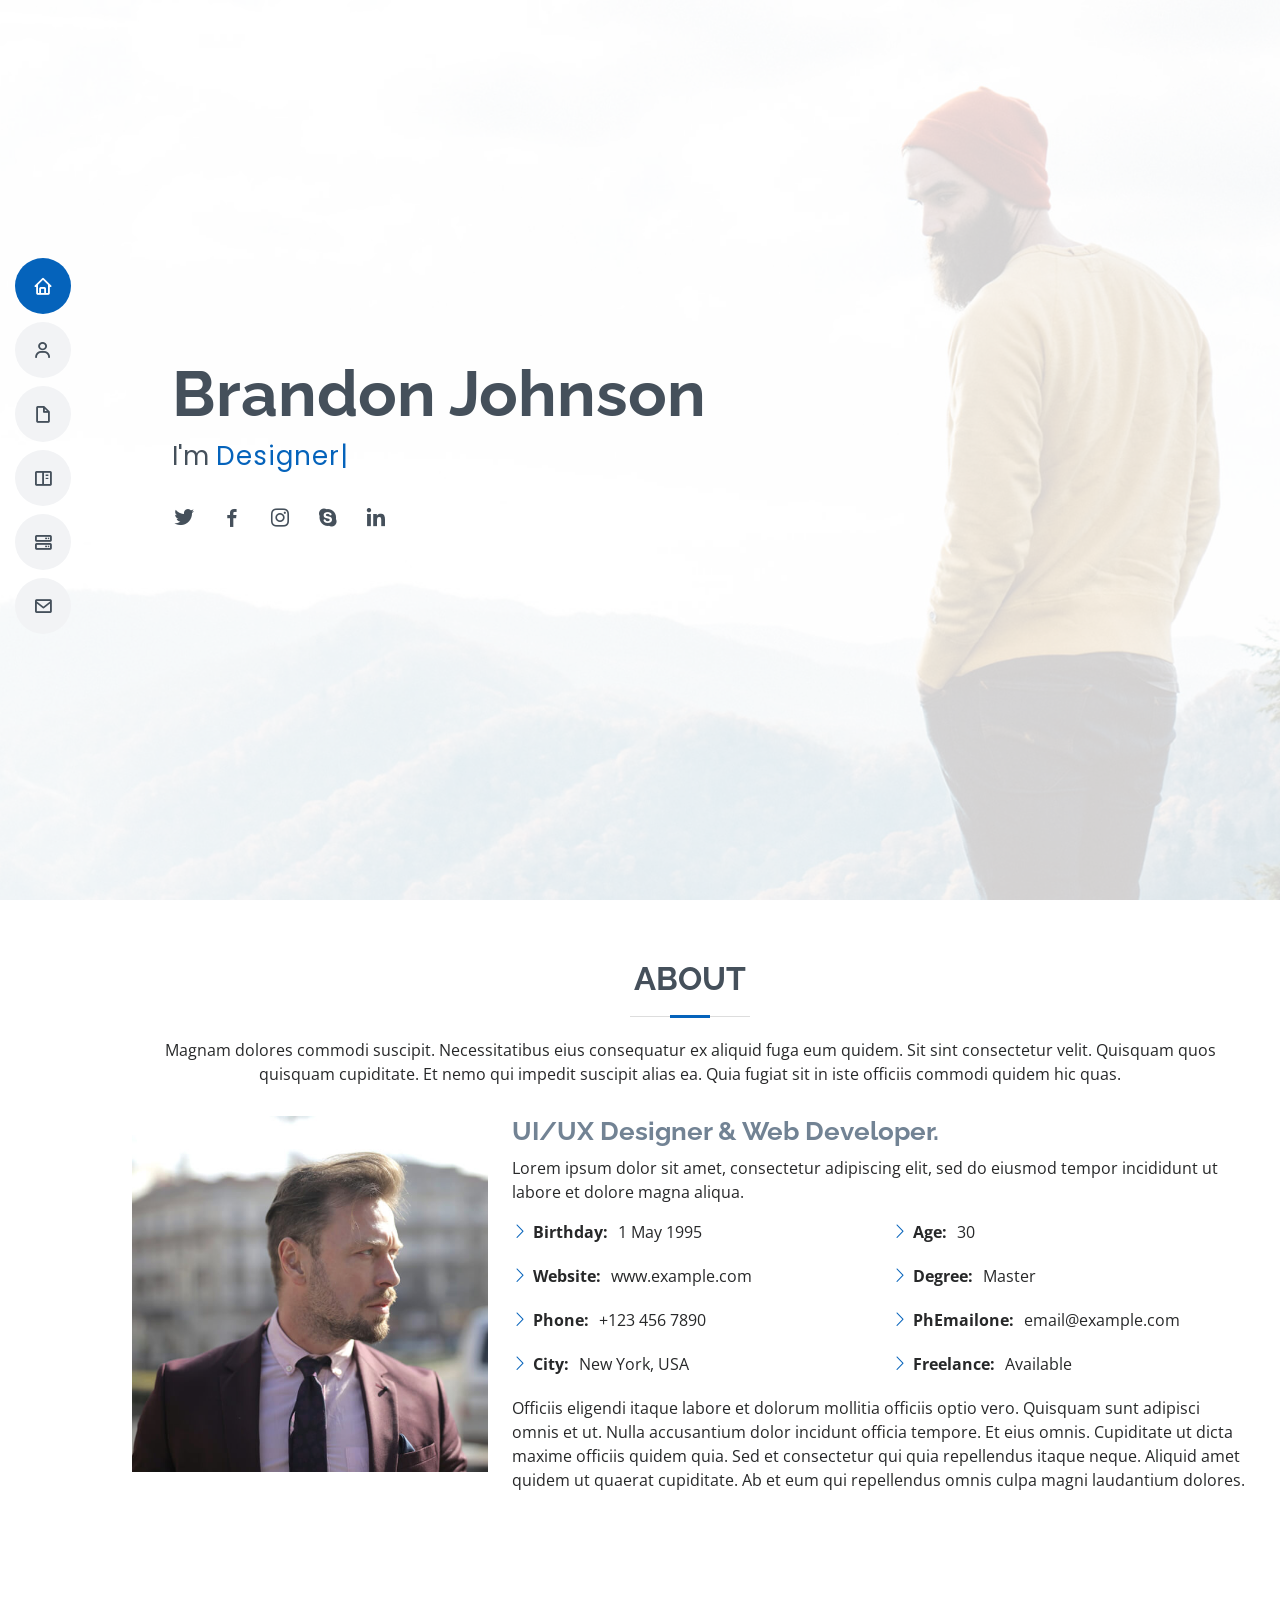
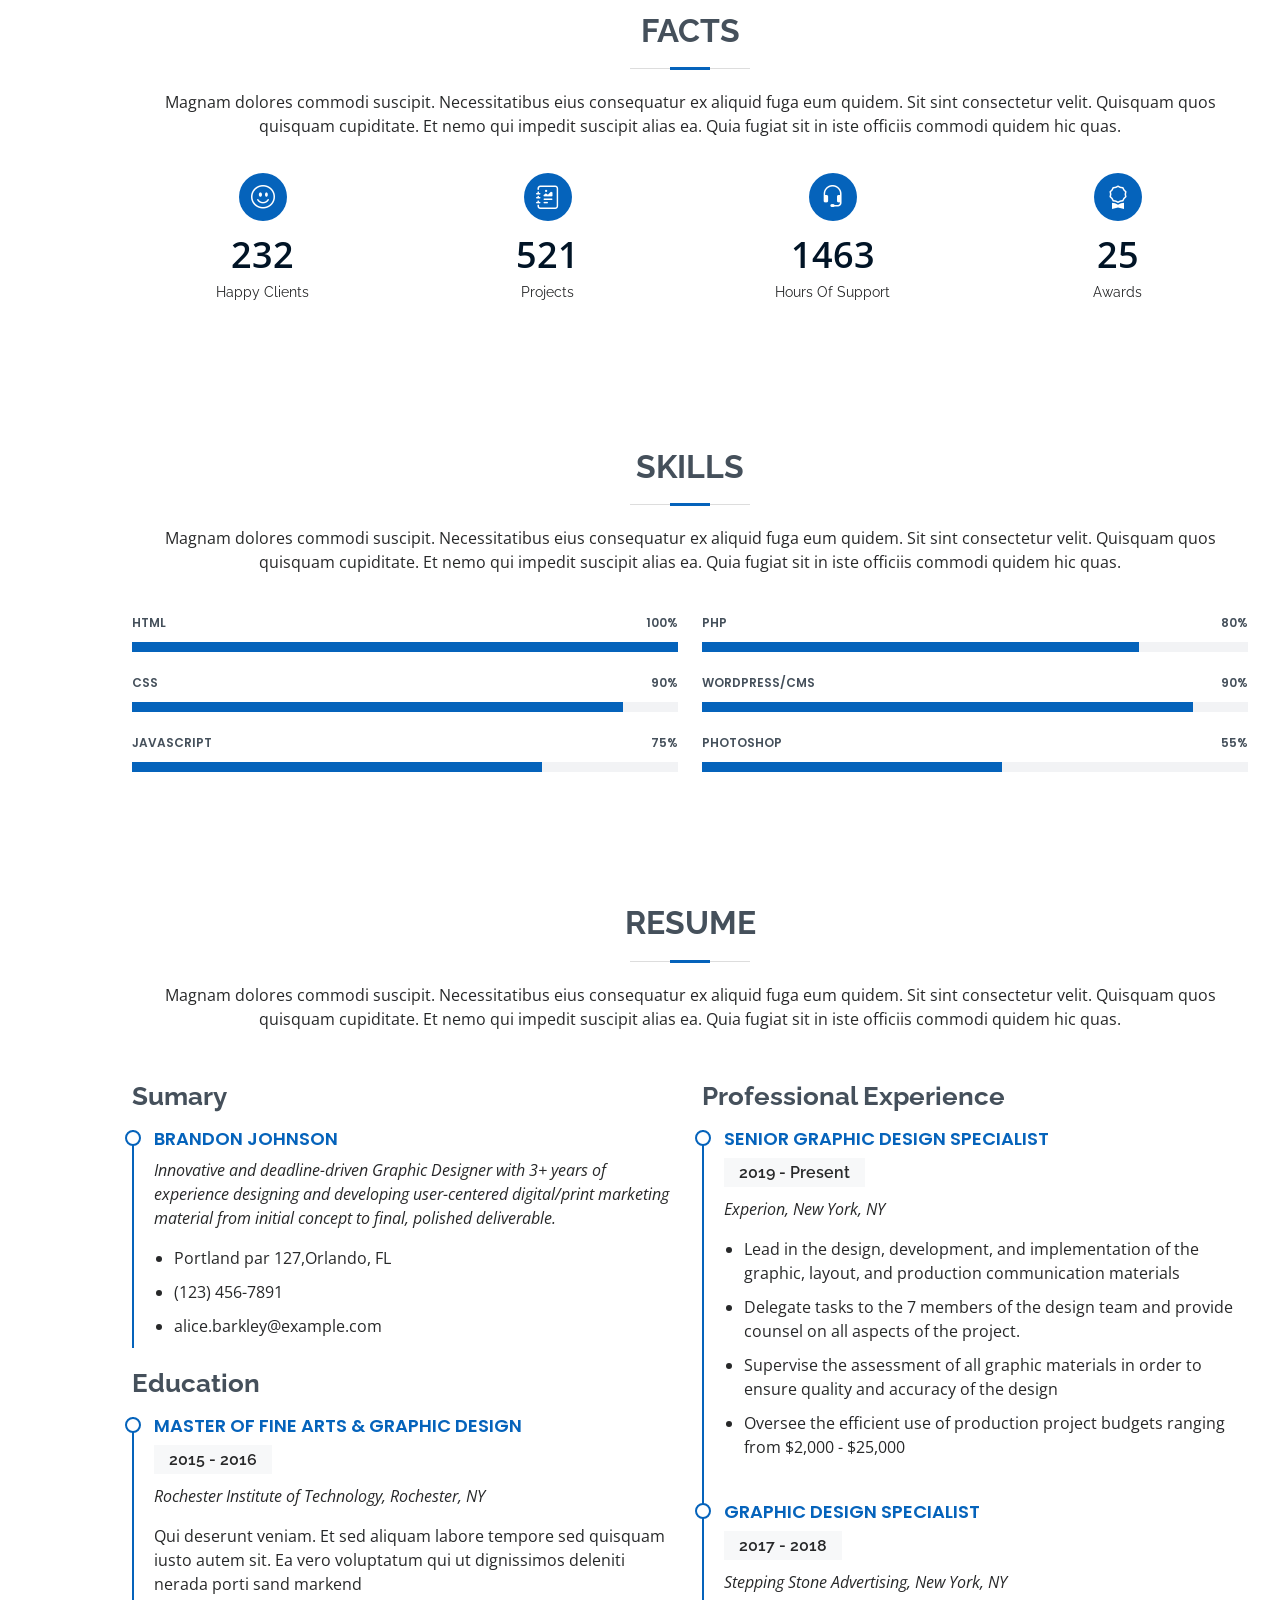
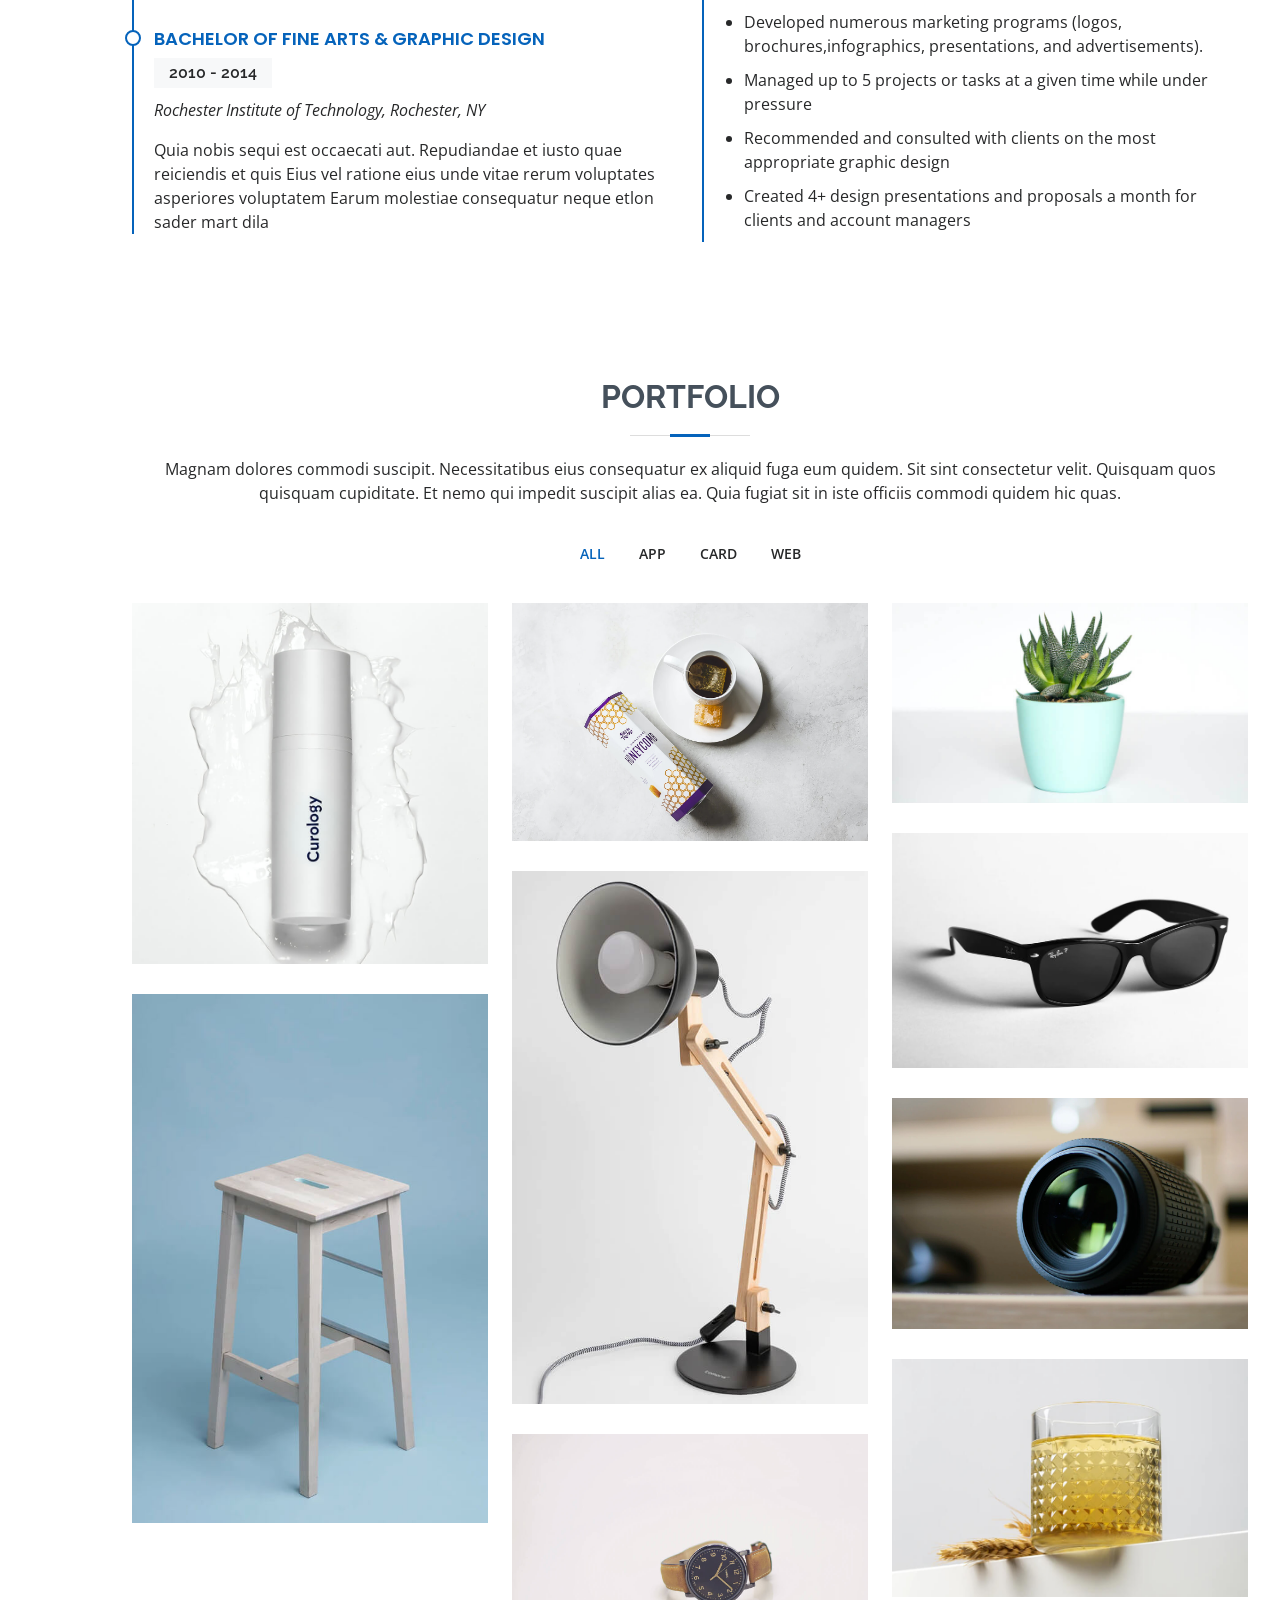
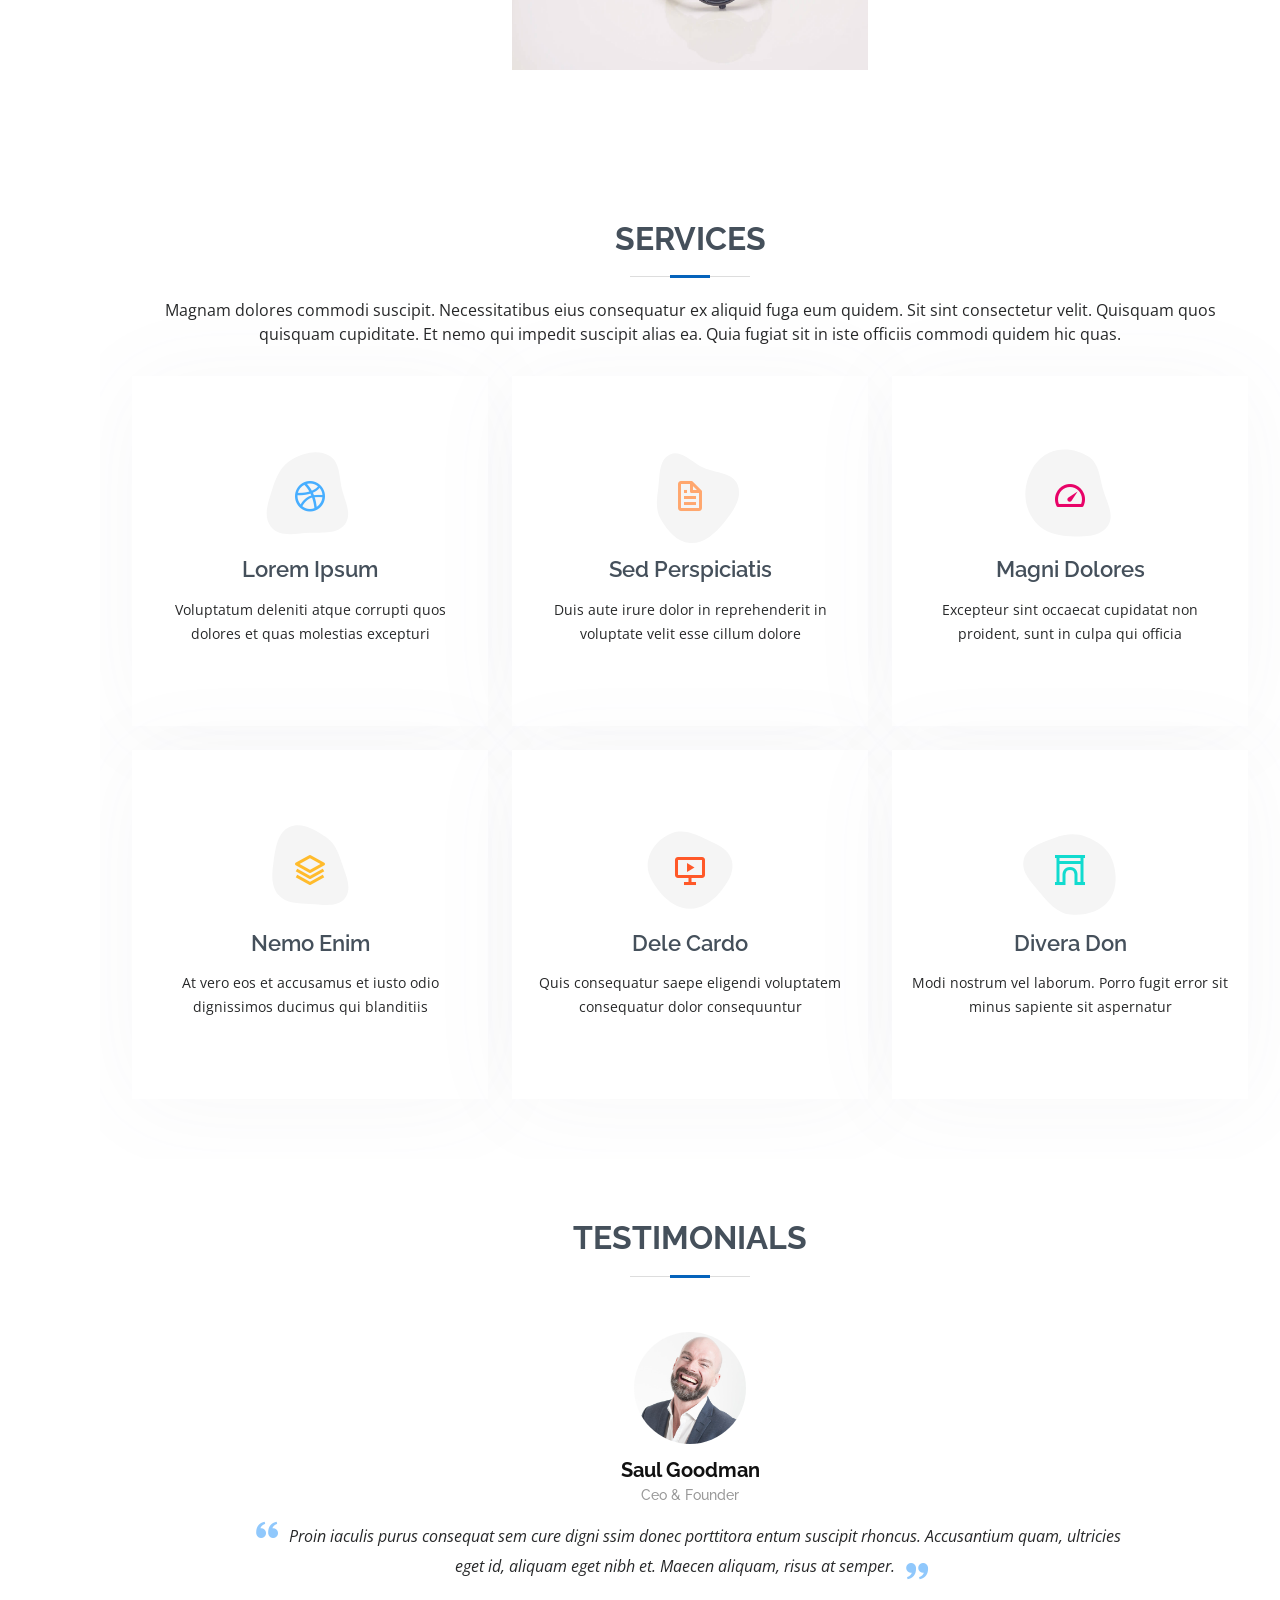
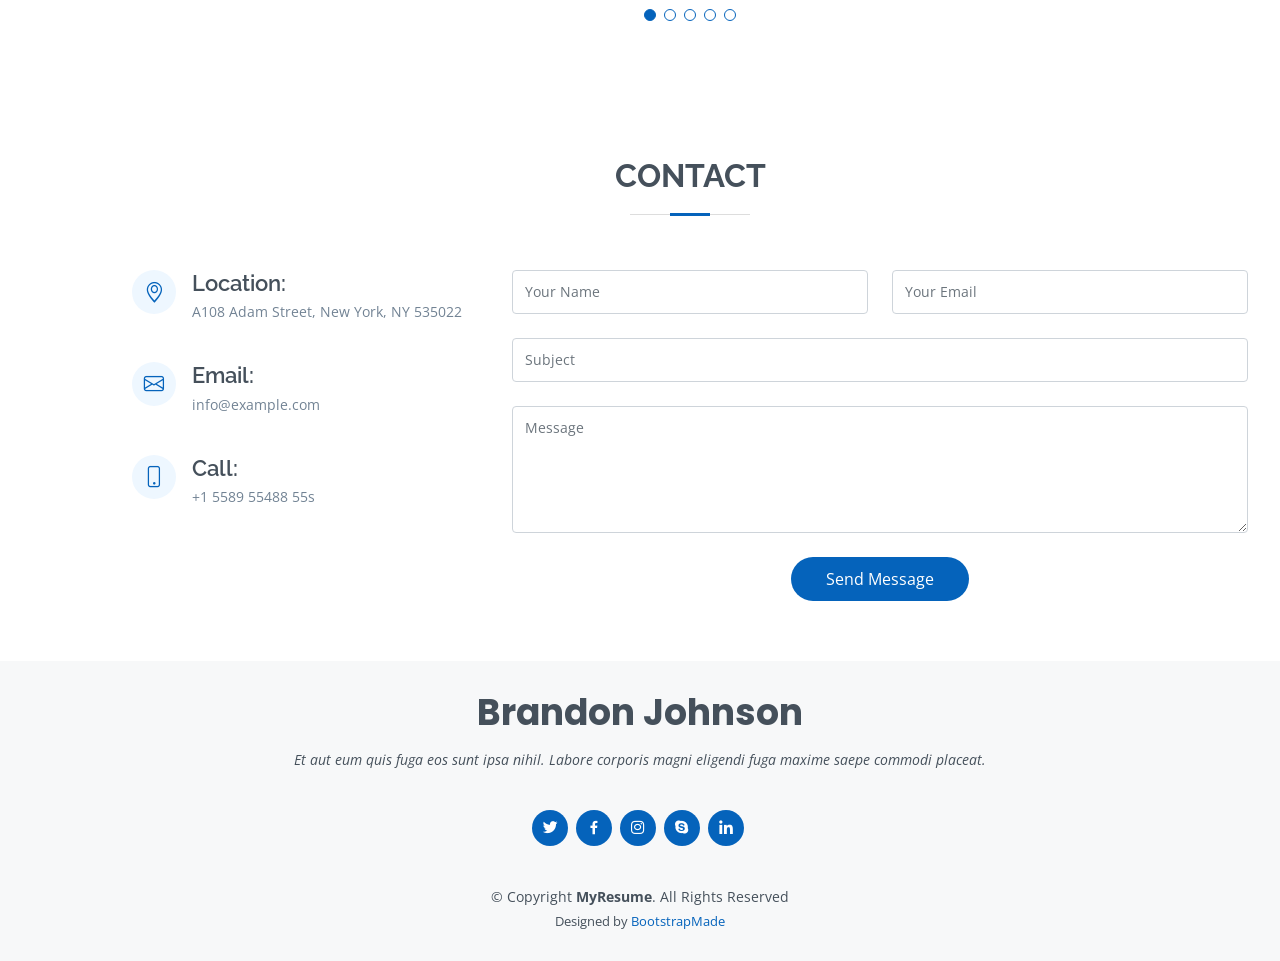
==== index.html @ 60ac996a "initial commit" ====
<!DOCTYPE html>
<html lang="en">

<head>
  <meta charset="utf-8">
  <meta content="width=device-width, initial-scale=1.0" name="viewport">

  <title>MyResume Bootstrap Template - Index</title>
  <meta content="" name="description">
  <meta content="" name="keywords">

  <!-- Favicons -->
  <link href="assets/img/favicon.png" rel="icon">
  <link href="assets/img/apple-touch-icon.png" rel="apple-touch-icon">

  <!-- Google Fonts -->
  <link href="https://fonts.googleapis.com/css?family=Open+Sans:300,300i,400,400i,600,600i,700,700i|Raleway:300,300i,400,400i,500,500i,600,600i,700,700i|Poppins:300,300i,400,400i,500,500i,600,600i,700,700i" rel="stylesheet">

  <!-- Vendor CSS Files -->
  <link href="assets/vendor/aos/aos.css" rel="stylesheet">
  <link href="assets/vendor/bootstrap/css/bootstrap.min.css" rel="stylesheet">
  <link href="assets/vendor/bootstrap-icons/bootstrap-icons.css" rel="stylesheet">
  <link href="assets/vendor/boxicons/css/boxicons.min.css" rel="stylesheet">
  <link href="assets/vendor/glightbox/css/glightbox.min.css" rel="stylesheet">
  <link href="assets/vendor/swiper/swiper-bundle.min.css" rel="stylesheet">

  <!-- Template Main CSS File -->
  <link href="assets/css/style.css" rel="stylesheet">

  <!-- =======================================================
  * Template Name: MyResume - v4.0.1
  * Template URL: https://bootstrapmade.com/free-html-bootstrap-template-my-resume/
  * Author: BootstrapMade.com
  * License: https://bootstrapmade.com/license/
  ======================================================== -->
</head>

<body>

  <!-- ======= Mobile nav toggle button ======= -->
  <!-- <button type="button" class="mobile-nav-toggle d-xl-none"><i class="bi bi-list mobile-nav-toggle"></i></button> -->
  <i class="bi bi-list mobile-nav-toggle d-xl-none"></i>
  <!-- ======= Header ======= -->
  <header id="header" class="d-flex flex-column justify-content-center">

    <nav id="navbar" class="navbar nav-menu">
      <ul>
        <li><a href="#hero" class="nav-link scrollto active"><i class="bx bx-home"></i> <span>Home</span></a></li>
        <li><a href="#about" class="nav-link scrollto"><i class="bx bx-user"></i> <span>About</span></a></li>
        <li><a href="#resume" class="nav-link scrollto"><i class="bx bx-file-blank"></i> <span>Resume</span></a></li>
        <li><a href="#portfolio" class="nav-link scrollto"><i class="bx bx-book-content"></i> <span>Portfolio</span></a></li>
        <li><a href="#services" class="nav-link scrollto"><i class="bx bx-server"></i> <span>Services</span></a></li>
        <li><a href="#contact" class="nav-link scrollto"><i class="bx bx-envelope"></i> <span>Contact</span></a></li>
      </ul>
    </nav><!-- .nav-menu -->

  </header><!-- End Header -->

  <!-- ======= Hero Section ======= -->
  <section id="hero" class="d-flex flex-column justify-content-center">
    <div class="container" data-aos="zoom-in" data-aos-delay="100">
      <h1>Brandon Johnson</h1>
      <p>I'm <span class="typed" data-typed-items="Designer, Developer, Freelancer, Photographer"></span></p>
      <div class="social-links">
        <a href="#" class="twitter"><i class="bx bxl-twitter"></i></a>
        <a href="#" class="facebook"><i class="bx bxl-facebook"></i></a>
        <a href="#" class="instagram"><i class="bx bxl-instagram"></i></a>
        <a href="#" class="google-plus"><i class="bx bxl-skype"></i></a>
        <a href="#" class="linkedin"><i class="bx bxl-linkedin"></i></a>
      </div>
    </div>
  </section><!-- End Hero -->

  <main id="main">

    <!-- ======= About Section ======= -->
    <section id="about" class="about">
      <div class="container" data-aos="fade-up">

        <div class="section-title">
          <h2>About</h2>
          <p>Magnam dolores commodi suscipit. Necessitatibus eius consequatur ex aliquid fuga eum quidem. Sit sint consectetur velit. Quisquam quos quisquam cupiditate. Et nemo qui impedit suscipit alias ea. Quia fugiat sit in iste officiis commodi quidem hic quas.</p>
        </div>

        <div class="row">
          <div class="col-lg-4">
            <img src="assets/img/profile-img.jpg" class="img-fluid" alt="">
          </div>
          <div class="col-lg-8 pt-4 pt-lg-0 content">
            <h3>UI/UX Designer &amp; Web Developer.</h3>
            <p class="font-italic">
              Lorem ipsum dolor sit amet, consectetur adipiscing elit, sed do eiusmod tempor incididunt ut labore et dolore
              magna aliqua.
            </p>
            <div class="row">
              <div class="col-lg-6">
                <ul>
                  <li><i class="bi bi-chevron-right"></i> <strong>Birthday:</strong> <span>1 May 1995</span></li>
                  <li><i class="bi bi-chevron-right"></i> <strong>Website:</strong> <span>www.example.com</span></li>
                  <li><i class="bi bi-chevron-right"></i> <strong>Phone:</strong> <span>+123 456 7890</span></li>
                  <li><i class="bi bi-chevron-right"></i> <strong>City:</strong> <span>New York, USA</span></li>
                </ul>
              </div>
              <div class="col-lg-6">
                <ul>
                  <li><i class="bi bi-chevron-right"></i> <strong>Age:</strong> <span>30</span></li>
                  <li><i class="bi bi-chevron-right"></i> <strong>Degree:</strong> <span>Master</span></li>
                  <li><i class="bi bi-chevron-right"></i> <strong>PhEmailone:</strong> <span>email@example.com</span></li>
                  <li><i class="bi bi-chevron-right"></i> <strong>Freelance:</strong> <span>Available</span></li>
                </ul>
              </div>
            </div>
            <p>
              Officiis eligendi itaque labore et dolorum mollitia officiis optio vero. Quisquam sunt adipisci omnis et ut. Nulla accusantium dolor incidunt officia tempore. Et eius omnis.
              Cupiditate ut dicta maxime officiis quidem quia. Sed et consectetur qui quia repellendus itaque neque. Aliquid amet quidem ut quaerat cupiditate. Ab et eum qui repellendus omnis culpa magni laudantium dolores.
            </p>
          </div>
        </div>

      </div>
    </section><!-- End About Section -->

    <!-- ======= Facts Section ======= -->
    <section id="facts" class="facts">
      <div class="container" data-aos="fade-up">

        <div class="section-title">
          <h2>Facts</h2>
          <p>Magnam dolores commodi suscipit. Necessitatibus eius consequatur ex aliquid fuga eum quidem. Sit sint consectetur velit. Quisquam quos quisquam cupiditate. Et nemo qui impedit suscipit alias ea. Quia fugiat sit in iste officiis commodi quidem hic quas.</p>
        </div>

        <div class="row">

          <div class="col-lg-3 col-md-6">
            <div class="count-box">
              <i class="bi bi-emoji-smile"></i>
              <span data-purecounter-start="0" data-purecounter-end="232" data-purecounter-duration="1" class="purecounter"></span>
              <p>Happy Clients</p>
            </div>
          </div>

          <div class="col-lg-3 col-md-6 mt-5 mt-md-0">
            <div class="count-box">
              <i class="bi bi-journal-richtext"></i>
              <span data-purecounter-start="0" data-purecounter-end="521" data-purecounter-duration="1" class="purecounter"></span>
              <p>Projects</p>
            </div>
          </div>

          <div class="col-lg-3 col-md-6 mt-5 mt-lg-0">
            <div class="count-box">
              <i class="bi bi-headset"></i>
              <span data-purecounter-start="0" data-purecounter-end="1463" data-purecounter-duration="1" class="purecounter"></span>
              <p>Hours Of Support</p>
            </div>
          </div>

          <div class="col-lg-3 col-md-6 mt-5 mt-lg-0">
            <div class="count-box">
              <i class="bi bi-award"></i>
              <span data-purecounter-start="0" data-purecounter-end="25" data-purecounter-duration="1" class="purecounter"></span>
              <p>Awards</p>
            </div>
          </div>

        </div>

      </div>
    </section><!-- End Facts Section -->

    <!-- ======= Skills Section ======= -->
    <section id="skills" class="skills section-bg">
      <div class="container" data-aos="fade-up">

        <div class="section-title">
          <h2>Skills</h2>
          <p>Magnam dolores commodi suscipit. Necessitatibus eius consequatur ex aliquid fuga eum quidem. Sit sint consectetur velit. Quisquam quos quisquam cupiditate. Et nemo qui impedit suscipit alias ea. Quia fugiat sit in iste officiis commodi quidem hic quas.</p>
        </div>

        <div class="row skills-content">

          <div class="col-lg-6">

            <div class="progress">
              <span class="skill">HTML <i class="val">100%</i></span>
              <div class="progress-bar-wrap">
                <div class="progress-bar" role="progressbar" aria-valuenow="100" aria-valuemin="0" aria-valuemax="100"></div>
              </div>
            </div>

            <div class="progress">
              <span class="skill">CSS <i class="val">90%</i></span>
              <div class="progress-bar-wrap">
                <div class="progress-bar" role="progressbar" aria-valuenow="90" aria-valuemin="0" aria-valuemax="100"></div>
              </div>
            </div>

            <div class="progress">
              <span class="skill">JavaScript <i class="val">75%</i></span>
              <div class="progress-bar-wrap">
                <div class="progress-bar" role="progressbar" aria-valuenow="75" aria-valuemin="0" aria-valuemax="100"></div>
              </div>
            </div>

          </div>

          <div class="col-lg-6">

            <div class="progress">
              <span class="skill">PHP <i class="val">80%</i></span>
              <div class="progress-bar-wrap">
                <div class="progress-bar" role="progressbar" aria-valuenow="80" aria-valuemin="0" aria-valuemax="100"></div>
              </div>
            </div>

            <div class="progress">
              <span class="skill">WordPress/CMS <i class="val">90%</i></span>
              <div class="progress-bar-wrap">
                <div class="progress-bar" role="progressbar" aria-valuenow="90" aria-valuemin="0" aria-valuemax="100"></div>
              </div>
            </div>

            <div class="progress">
              <span class="skill">Photoshop <i class="val">55%</i></span>
              <div class="progress-bar-wrap">
                <div class="progress-bar" role="progressbar" aria-valuenow="55" aria-valuemin="0" aria-valuemax="100"></div>
              </div>
            </div>

          </div>

        </div>

      </div>
    </section><!-- End Skills Section -->

    <!-- ======= Resume Section ======= -->
    <section id="resume" class="resume">
      <div class="container" data-aos="fade-up">

        <div class="section-title">
          <h2>Resume</h2>
          <p>Magnam dolores commodi suscipit. Necessitatibus eius consequatur ex aliquid fuga eum quidem. Sit sint consectetur velit. Quisquam quos quisquam cupiditate. Et nemo qui impedit suscipit alias ea. Quia fugiat sit in iste officiis commodi quidem hic quas.</p>
        </div>

        <div class="row">
          <div class="col-lg-6">
            <h3 class="resume-title">Sumary</h3>
            <div class="resume-item pb-0">
              <h4>Brandon Johnson</h4>
              <p><em>Innovative and deadline-driven Graphic Designer with 3+ years of experience designing and developing user-centered digital/print marketing material from initial concept to final, polished deliverable.</em></p>
              <ul>
                <li>Portland par 127,Orlando, FL</li>
                <li>(123) 456-7891</li>
                <li>alice.barkley@example.com</li>
              </ul>
            </div>

            <h3 class="resume-title">Education</h3>
            <div class="resume-item">
              <h4>Master of Fine Arts &amp; Graphic Design</h4>
              <h5>2015 - 2016</h5>
              <p><em>Rochester Institute of Technology, Rochester, NY</em></p>
              <p>Qui deserunt veniam. Et sed aliquam labore tempore sed quisquam iusto autem sit. Ea vero voluptatum qui ut dignissimos deleniti nerada porti sand markend</p>
            </div>
            <div class="resume-item">
              <h4>Bachelor of Fine Arts &amp; Graphic Design</h4>
              <h5>2010 - 2014</h5>
              <p><em>Rochester Institute of Technology, Rochester, NY</em></p>
              <p>Quia nobis sequi est occaecati aut. Repudiandae et iusto quae reiciendis et quis Eius vel ratione eius unde vitae rerum voluptates asperiores voluptatem Earum molestiae consequatur neque etlon sader mart dila</p>
            </div>
          </div>
          <div class="col-lg-6">
            <h3 class="resume-title">Professional Experience</h3>
            <div class="resume-item">
              <h4>Senior graphic design specialist</h4>
              <h5>2019 - Present</h5>
              <p><em>Experion, New York, NY </em></p>
              <ul>
                <li>Lead in the design, development, and implementation of the graphic, layout, and production communication materials</li>
                <li>Delegate tasks to the 7 members of the design team and provide counsel on all aspects of the project. </li>
                <li>Supervise the assessment of all graphic materials in order to ensure quality and accuracy of the design</li>
                <li>Oversee the efficient use of production project budgets ranging from $2,000 - $25,000</li>
              </ul>
            </div>
            <div class="resume-item">
              <h4>Graphic design specialist</h4>
              <h5>2017 - 2018</h5>
              <p><em>Stepping Stone Advertising, New York, NY</em></p>
              <ul>
                <li>Developed numerous marketing programs (logos, brochures,infographics, presentations, and advertisements).</li>
                <li>Managed up to 5 projects or tasks at a given time while under pressure</li>
                <li>Recommended and consulted with clients on the most appropriate graphic design</li>
                <li>Created 4+ design presentations and proposals a month for clients and account managers</li>
              </ul>
            </div>
          </div>
        </div>

      </div>
    </section><!-- End Resume Section -->

    <!-- ======= Portfolio Section ======= -->
    <section id="portfolio" class="portfolio section-bg">
      <div class="container" data-aos="fade-up">

        <div class="section-title">
          <h2>Portfolio</h2>
          <p>Magnam dolores commodi suscipit. Necessitatibus eius consequatur ex aliquid fuga eum quidem. Sit sint consectetur velit. Quisquam quos quisquam cupiditate. Et nemo qui impedit suscipit alias ea. Quia fugiat sit in iste officiis commodi quidem hic quas.</p>
        </div>

        <div class="row">
          <div class="col-lg-12 d-flex justify-content-center" data-aos="fade-up" data-aos-delay="100">
            <ul id="portfolio-flters">
              <li data-filter="*" class="filter-active">All</li>
              <li data-filter=".filter-app">App</li>
              <li data-filter=".filter-card">Card</li>
              <li data-filter=".filter-web">Web</li>
            </ul>
          </div>
        </div>

        <div class="row portfolio-container" data-aos="fade-up" data-aos-delay="200">

          <div class="col-lg-4 col-md-6 portfolio-item filter-app">
            <div class="portfolio-wrap">
              <img src="assets/img/portfolio/portfolio-1.jpg" class="img-fluid" alt="">
              <div class="portfolio-info">
                <h4>App 1</h4>
                <p>App</p>
                <div class="portfolio-links">
                  <a href="assets/img/portfolio/portfolio-1.jpg" data-gallery="portfolioGallery" class="portfolio-lightbox" title="App 1"><i class="bx bx-plus"></i></a>
                  <a href="portfolio-details.html" class="portfolio-details-lightbox" data-glightbox="type: external" title="Portfolio Details"><i class="bx bx-link"></i></a>
                </div>
              </div>
            </div>
          </div>

          <div class="col-lg-4 col-md-6 portfolio-item filter-web">
            <div class="portfolio-wrap">
              <img src="assets/img/portfolio/portfolio-2.jpg" class="img-fluid" alt="">
              <div class="portfolio-info">
                <h4>Web 3</h4>
                <p>Web</p>
                <div class="portfolio-links">
                  <a href="assets/img/portfolio/portfolio-2.jpg" data-gallery="portfolioGallery" class="portfolio-lightbox" title="Web 3"><i class="bx bx-plus"></i></a>
                  <a href="portfolio-details.html" class="portfolio-details-lightbox" data-glightbox="type: external" title="Portfolio Details"><i class="bx bx-link"></i></a>
                </div>
              </div>
            </div>
          </div>

          <div class="col-lg-4 col-md-6 portfolio-item filter-app">
            <div class="portfolio-wrap">
              <img src="assets/img/portfolio/portfolio-3.jpg" class="img-fluid" alt="">
              <div class="portfolio-info">
                <h4>App 2</h4>
                <p>App</p>
                <div class="portfolio-links">
                  <a href="assets/img/portfolio/portfolio-3.jpg" data-gallery="portfolioGallery" class="portfolio-lightbox" title="App 2"><i class="bx bx-plus"></i></a>
                  <a href="portfolio-details.html" class="portfolio-details-lightbox" data-glightbox="type: external" title="Portfolio Details"><i class="bx bx-link"></i></a>
                </div>
              </div>
            </div>
          </div>

          <div class="col-lg-4 col-md-6 portfolio-item filter-card">
            <div class="portfolio-wrap">
              <img src="assets/img/portfolio/portfolio-4.jpg" class="img-fluid" alt="">
              <div class="portfolio-info">
                <h4>Card 2</h4>
                <p>Card</p>
                <div class="portfolio-links">
                  <a href="assets/img/portfolio/portfolio-4.jpg" data-gallery="portfolioGallery" class="portfolio-lightbox" title="Card 2"><i class="bx bx-plus"></i></a>
                  <a href="portfolio-details.html" class="portfolio-details-lightbox" data-glightbox="type: external" title="Portfolio Details"><i class="bx bx-link"></i></a>
                </div>
              </div>
            </div>
          </div>

          <div class="col-lg-4 col-md-6 portfolio-item filter-web">
            <div class="portfolio-wrap">
              <img src="assets/img/portfolio/portfolio-5.jpg" class="img-fluid" alt="">
              <div class="portfolio-info">
                <h4>Web 2</h4>
                <p>Web</p>
                <div class="portfolio-links">
                  <a href="assets/img/portfolio/portfolio-5.jpg" data-gallery="portfolioGallery" class="portfolio-lightbox" title="Web 2"><i class="bx bx-plus"></i></a>
                  <a href="portfolio-details.html" class="portfolio-details-lightbox" data-glightbox="type: external" title="Portfolio Details"><i class="bx bx-link"></i></a>
                </div>
              </div>
            </div>
          </div>

          <div class="col-lg-4 col-md-6 portfolio-item filter-app">
            <div class="portfolio-wrap">
              <img src="assets/img/portfolio/portfolio-6.jpg" class="img-fluid" alt="">
              <div class="portfolio-info">
                <h4>App 3</h4>
                <p>App</p>
                <div class="portfolio-links">
                  <a href="assets/img/portfolio/portfolio-6.jpg" data-gallery="portfolioGallery" class="portfolio-lightbox" title="App 3"><i class="bx bx-plus"></i></a>
                  <a href="portfolio-details.html" class="portfolio-details-lightbox" data-glightbox="type: external" title="Portfolio Details"><i class="bx bx-link"></i></a>
                </div>
              </div>
            </div>
          </div>

          <div class="col-lg-4 col-md-6 portfolio-item filter-card">
            <div class="portfolio-wrap">
              <img src="assets/img/portfolio/portfolio-7.jpg" class="img-fluid" alt="">
              <div class="portfolio-info">
                <h4>Card 1</h4>
                <p>Card</p>
                <div class="portfolio-links">
                  <a href="assets/img/portfolio/portfolio-7.jpg" data-gallery="portfolioGallery" class="portfolio-lightbox" title="Card 1"><i class="bx bx-plus"></i></a>
                  <a href="portfolio-details.html" class="portfolio-details-lightbox" data-glightbox="type: external" title="Portfolio Details"><i class="bx bx-link"></i></a>
                </div>
              </div>
            </div>
          </div>

          <div class="col-lg-4 col-md-6 portfolio-item filter-card">
            <div class="portfolio-wrap">
              <img src="assets/img/portfolio/portfolio-8.jpg" class="img-fluid" alt="">
              <div class="portfolio-info">
                <h4>Card 3</h4>
                <p>Card</p>
                <div class="portfolio-links">
                  <a href="assets/img/portfolio/portfolio-8.jpg" data-gallery="portfolioGallery" class="portfolio-lightbox" title="Card 3"><i class="bx bx-plus"></i></a>
                  <a href="portfolio-details.html" class="portfolio-details-lightbox" data-glightbox="type: external" title="Portfolio Details"><i class="bx bx-link"></i></a>
                </div>
              </div>
            </div>
          </div>

          <div class="col-lg-4 col-md-6 portfolio-item filter-web">
            <div class="portfolio-wrap">
              <img src="assets/img/portfolio/portfolio-9.jpg" class="img-fluid" alt="">
              <div class="portfolio-info">
                <h4>Web 3</h4>
                <p>Web</p>
                <div class="portfolio-links">
                  <a href="assets/img/portfolio/portfolio-9.jpg" data-gallery="portfolioGallery" class="portfolio-lightbox" title="Web 3"><i class="bx bx-plus"></i></a>
                  <a href="portfolio-details.html" class="portfolio-details-lightbox" data-glightbox="type: external" title="Portfolio Details"><i class="bx bx-link"></i></a>
                </div>
              </div>
            </div>
          </div>

        </div>

      </div>
    </section><!-- End Portfolio Section -->

    <!-- ======= Services Section ======= -->
    <section id="services" class="services">
      <div class="container" data-aos="fade-up">

        <div class="section-title">
          <h2>Services</h2>
          <p>Magnam dolores commodi suscipit. Necessitatibus eius consequatur ex aliquid fuga eum quidem. Sit sint consectetur velit. Quisquam quos quisquam cupiditate. Et nemo qui impedit suscipit alias ea. Quia fugiat sit in iste officiis commodi quidem hic quas.</p>
        </div>

        <div class="row">

          <div class="col-lg-4 col-md-6 d-flex align-items-stretch" data-aos="zoom-in" data-aos-delay="100">
            <div class="icon-box iconbox-blue">
              <div class="icon">
                <svg width="100" height="100" viewBox="0 0 600 600" xmlns="http://www.w3.org/2000/svg">
                  <path stroke="none" stroke-width="0" fill="#f5f5f5" d="M300,521.0016835830174C376.1290562159157,517.8887921683347,466.0731472004068,529.7835943286574,510.70327084640275,468.03025145048787C554.3714126377745,407.6079735673963,508.03601936045806,328.9844924480964,491.2728898941984,256.3432110539036C474.5976632858925,184.082847569629,479.9380746630129,96.60480741107993,416.23090153303,58.64404602377083C348.86323505073057,18.502131276798302,261.93793281208167,40.57373210992963,193.5410806939664,78.93577620505333C130.42746243093433,114.334589627462,98.30271207620316,179.96522072025542,76.75703585869454,249.04625023123273C51.97151888228291,328.5150500222984,13.704378332031375,421.85034740162234,66.52175969318436,486.19268352777647C119.04800174914682,550.1803526380478,217.28368757567262,524.383925680826,300,521.0016835830174"></path>
                </svg>
                <i class="bx bxl-dribbble"></i>
              </div>
              <h4><a href="">Lorem Ipsum</a></h4>
              <p>Voluptatum deleniti atque corrupti quos dolores et quas molestias excepturi</p>
            </div>
          </div>

          <div class="col-lg-4 col-md-6 d-flex align-items-stretch mt-4 mt-md-0" data-aos="zoom-in" data-aos-delay="200">
            <div class="icon-box iconbox-orange ">
              <div class="icon">
                <svg width="100" height="100" viewBox="0 0 600 600" xmlns="http://www.w3.org/2000/svg">
                  <path stroke="none" stroke-width="0" fill="#f5f5f5" d="M300,582.0697525312426C382.5290701553225,586.8405444964366,449.9789794690241,525.3245884688669,502.5850820975895,461.55621195738473C556.606425686781,396.0723002908107,615.8543463187945,314.28637112970534,586.6730223649479,234.56875336149918C558.9533121215079,158.8439757836574,454.9685369536778,164.00468322053177,381.49747125262974,130.76875717737553C312.15926192815925,99.40240125094834,248.97055460311594,18.661163978235184,179.8680185752513,50.54337015887873C110.5421016452524,82.52863877960104,119.82277516462835,180.83849132639028,109.12597500060166,256.43424936330496C100.08760227029461,320.3096726198365,92.17705696193138,384.0621239912766,124.79988738764834,439.7174275375508C164.83382741302287,508.01625554203684,220.96474134820875,577.5009287672846,300,582.0697525312426"></path>
                </svg>
                <i class="bx bx-file"></i>
              </div>
              <h4><a href="">Sed Perspiciatis</a></h4>
              <p>Duis aute irure dolor in reprehenderit in voluptate velit esse cillum dolore</p>
            </div>
          </div>

          <div class="col-lg-4 col-md-6 d-flex align-items-stretch mt-4 mt-lg-0" data-aos="zoom-in" data-aos-delay="300">
            <div class="icon-box iconbox-pink">
              <div class="icon">
                <svg width="100" height="100" viewBox="0 0 600 600" xmlns="http://www.w3.org/2000/svg">
                  <path stroke="none" stroke-width="0" fill="#f5f5f5" d="M300,541.5067337569781C382.14930387511276,545.0595476570109,479.8736841581634,548.3450877840088,526.4010558755058,480.5488172755941C571.5218469581645,414.80211281144784,517.5187510058486,332.0715597781072,496.52539010469104,255.14436215662573C477.37192572678356,184.95920475031193,473.57363656557914,105.61284051026155,413.0603344069578,65.22779650032875C343.27470386102294,18.654635553484475,251.2091493199835,5.337323636656869,175.0934190732945,40.62881213300186C97.87086631185822,76.43348514350839,51.98124368387456,156.15599469081315,36.44837278890362,239.84606092416172C21.716077023791087,319.22268207091537,43.775223500013084,401.1760424656574,96.891909868211,461.97329694683043C147.22146801428983,519.5804099606455,223.5754009179313,538.201503339737,300,541.5067337569781"></path>
                </svg>
                <i class="bx bx-tachometer"></i>
              </div>
              <h4><a href="">Magni Dolores</a></h4>
              <p>Excepteur sint occaecat cupidatat non proident, sunt in culpa qui officia</p>
            </div>
          </div>

          <div class="col-lg-4 col-md-6 d-flex align-items-stretch mt-4" data-aos="zoom-in" data-aos-delay="100">
            <div class="icon-box iconbox-yellow">
              <div class="icon">
                <svg width="100" height="100" viewBox="0 0 600 600" xmlns="http://www.w3.org/2000/svg">
                  <path stroke="none" stroke-width="0" fill="#f5f5f5" d="M300,503.46388370962813C374.79870501325706,506.71871716319447,464.8034551963731,527.1746412648533,510.4981551193396,467.86667711651364C555.9287308511215,408.9015244558933,512.6030010748507,327.5744911775523,490.211057578863,256.5855673507754C471.097692560561,195.9906835881958,447.69079081568157,138.11976852964426,395.19560036434837,102.3242989838813C329.3053358748298,57.3949838291264,248.02791733380457,8.279543830951368,175.87071277845988,42.242879143198664C103.41431057327972,76.34704239035025,93.79494320519305,170.9812938413882,81.28167332365135,250.07896920659033C70.17666984294237,320.27484674793965,64.84698225790005,396.69656628748305,111.28512138212992,450.4950937839243C156.20124167950087,502.5303643271138,231.32542653798444,500.4755392045468,300,503.46388370962813"></path>
                </svg>
                <i class="bx bx-layer"></i>
              </div>
              <h4><a href="">Nemo Enim</a></h4>
              <p>At vero eos et accusamus et iusto odio dignissimos ducimus qui blanditiis</p>
            </div>
          </div>

          <div class="col-lg-4 col-md-6 d-flex align-items-stretch mt-4" data-aos="zoom-in" data-aos-delay="200">
            <div class="icon-box iconbox-red">
              <div class="icon">
                <svg width="100" height="100" viewBox="0 0 600 600" xmlns="http://www.w3.org/2000/svg">
                  <path stroke="none" stroke-width="0" fill="#f5f5f5" d="M300,532.3542879108572C369.38199826031484,532.3153073249985,429.10787420159085,491.63046689027357,474.5244479745417,439.17860296908856C522.8885846962883,383.3225815378663,569.1668002868075,314.3205725914397,550.7432151929288,242.7694973846089C532.6665558377875,172.5657663291529,456.2379748765914,142.6223662098291,390.3689995646985,112.34683881706744C326.66090330228417,83.06452184765237,258.84405631176094,53.51806209861945,193.32584062364296,78.48882559362697C121.61183558270385,105.82097193414197,62.805066853699245,167.19869350419734,48.57481801355237,242.6138429142374C34.843463184063346,315.3850353017275,76.69343916112496,383.4422959591041,125.22947124332185,439.3748458443577C170.7312796277747,491.8107796887764,230.57421082200815,532.3932930995766,300,532.3542879108572"></path>
                </svg>
                <i class="bx bx-slideshow"></i>
              </div>
              <h4><a href="">Dele Cardo</a></h4>
              <p>Quis consequatur saepe eligendi voluptatem consequatur dolor consequuntur</p>
            </div>
          </div>

          <div class="col-lg-4 col-md-6 d-flex align-items-stretch mt-4" data-aos="zoom-in" data-aos-delay="300">
            <div class="icon-box iconbox-teal">
              <div class="icon">
                <svg width="100" height="100" viewBox="0 0 600 600" xmlns="http://www.w3.org/2000/svg">
                  <path stroke="none" stroke-width="0" fill="#f5f5f5" d="M300,566.797414625762C385.7384707136149,576.1784315230908,478.7894351017131,552.8928747891023,531.9192734346935,484.94944893311C584.6109503024035,417.5663521118492,582.489472248146,322.67544863468447,553.9536738515405,242.03673114598146C529.1557734026468,171.96086150256528,465.24506316201064,127.66468636344209,395.9583748389544,100.7403814666027C334.2173773831606,76.7482773500951,269.4350130405921,84.62216499799875,207.1952322260088,107.2889140133804C132.92018162631612,134.33871894543012,41.79353780512637,160.00259165414826,22.644507872594943,236.69541883565114C3.319112789854554,314.0945973066697,72.72355303640163,379.243833228382,124.04198916343866,440.3218312028393C172.9286146004772,498.5055451809895,224.45579914871206,558.5317968840102,300,566.797414625762"></path>
                </svg>
                <i class="bx bx-arch"></i>
              </div>
              <h4><a href="">Divera Don</a></h4>
              <p>Modi nostrum vel laborum. Porro fugit error sit minus sapiente sit aspernatur</p>
            </div>
          </div>

        </div>

      </div>
    </section><!-- End Services Section -->

    <!-- ======= Testimonials Section ======= -->
    <section id="testimonials" class="testimonials section-bg">
      <div class="container" data-aos="fade-up">

        <div class="section-title">
          <h2>Testimonials</h2>
        </div>

        <div class="testimonials-slider swiper-container" data-aos="fade-up" data-aos-delay="100">
          <div class="swiper-wrapper">

            <div class="swiper-slide">
              <div class="testimonial-item">
                <img src="assets/img/testimonials/testimonials-1.jpg" class="testimonial-img" alt="">
                <h3>Saul Goodman</h3>
                <h4>Ceo &amp; Founder</h4>
                <p>
                  <i class="bx bxs-quote-alt-left quote-icon-left"></i>
                  Proin iaculis purus consequat sem cure digni ssim donec porttitora entum suscipit rhoncus. Accusantium quam, ultricies eget id, aliquam eget nibh et. Maecen aliquam, risus at semper.
                  <i class="bx bxs-quote-alt-right quote-icon-right"></i>
                </p>
              </div>
            </div><!-- End testimonial item -->

            <div class="swiper-slide">
              <div class="testimonial-item">
                <img src="assets/img/testimonials/testimonials-2.jpg" class="testimonial-img" alt="">
                <h3>Sara Wilsson</h3>
                <h4>Designer</h4>
                <p>
                  <i class="bx bxs-quote-alt-left quote-icon-left"></i>
                  Export tempor illum tamen malis malis eram quae irure esse labore quem cillum quid cillum eram malis quorum velit fore eram velit sunt aliqua noster fugiat irure amet legam anim culpa.
                  <i class="bx bxs-quote-alt-right quote-icon-right"></i>
                </p>
              </div>
            </div><!-- End testimonial item -->

            <div class="swiper-slide">
              <div class="testimonial-item">
                <img src="assets/img/testimonials/testimonials-3.jpg" class="testimonial-img" alt="">
                <h3>Jena Karlis</h3>
                <h4>Store Owner</h4>
                <p>
                  <i class="bx bxs-quote-alt-left quote-icon-left"></i>
                  Enim nisi quem export duis labore cillum quae magna enim sint quorum nulla quem veniam duis minim tempor labore quem eram duis noster aute amet eram fore quis sint minim.
                  <i class="bx bxs-quote-alt-right quote-icon-right"></i>
                </p>
              </div>
            </div><!-- End testimonial item -->

            <div class="swiper-slide">
              <div class="testimonial-item">
                <img src="assets/img/testimonials/testimonials-4.jpg" class="testimonial-img" alt="">
                <h3>Matt Brandon</h3>
                <h4>Freelancer</h4>
                <p>
                  <i class="bx bxs-quote-alt-left quote-icon-left"></i>
                  Fugiat enim eram quae cillum dolore dolor amet nulla culpa multos export minim fugiat minim velit minim dolor enim duis veniam ipsum anim magna sunt elit fore quem dolore labore illum veniam.
                  <i class="bx bxs-quote-alt-right quote-icon-right"></i>
                </p>
              </div>
            </div><!-- End testimonial item -->

            <div class="swiper-slide">
              <div class="testimonial-item">
                <img src="assets/img/testimonials/testimonials-5.jpg" class="testimonial-img" alt="">
                <h3>John Larson</h3>
                <h4>Entrepreneur</h4>
                <p>
                  <i class="bx bxs-quote-alt-left quote-icon-left"></i>
                  Quis quorum aliqua sint quem legam fore sunt eram irure aliqua veniam tempor noster veniam enim culpa labore duis sunt culpa nulla illum cillum fugiat legam esse veniam culpa fore nisi cillum quid.
                  <i class="bx bxs-quote-alt-right quote-icon-right"></i>
                </p>
              </div>
            </div><!-- End testimonial item -->

          </div>
          <div class="swiper-pagination"></div>
        </div>

      </div>
    </section><!-- End Testimonials Section -->

    <!-- ======= Contact Section ======= -->
    <section id="contact" class="contact">
      <div class="container" data-aos="fade-up">

        <div class="section-title">
          <h2>Contact</h2>
        </div>

        <div class="row mt-1">

          <div class="col-lg-4">
            <div class="info">
              <div class="address">
                <i class="bi bi-geo-alt"></i>
                <h4>Location:</h4>
                <p>A108 Adam Street, New York, NY 535022</p>
              </div>

              <div class="email">
                <i class="bi bi-envelope"></i>
                <h4>Email:</h4>
                <p>info@example.com</p>
              </div>

              <div class="phone">
                <i class="bi bi-phone"></i>
                <h4>Call:</h4>
                <p>+1 5589 55488 55s</p>
              </div>

            </div>

          </div>

          <div class="col-lg-8 mt-5 mt-lg-0">

            <form action="forms/contact.php" method="post" role="form" class="php-email-form">
              <div class="row">
                <div class="col-md-6 form-group">
                  <input type="text" name="name" class="form-control" id="name" placeholder="Your Name" required>
                </div>
                <div class="col-md-6 form-group mt-3 mt-md-0">
                  <input type="email" class="form-control" name="email" id="email" placeholder="Your Email" required>
                </div>
              </div>
              <div class="form-group mt-3">
                <input type="text" class="form-control" name="subject" id="subject" placeholder="Subject" required>
              </div>
              <div class="form-group mt-3">
                <textarea class="form-control" name="message" rows="5" placeholder="Message" required></textarea>
              </div>
              <div class="my-3">
                <div class="loading">Loading</div>
                <div class="error-message"></div>
                <div class="sent-message">Your message has been sent. Thank you!</div>
              </div>
              <div class="text-center"><button type="submit">Send Message</button></div>
            </form>

          </div>

        </div>

      </div>
    </section><!-- End Contact Section -->

  </main><!-- End #main -->

  <!-- ======= Footer ======= -->
  <footer id="footer">
    <div class="container">
      <h3>Brandon Johnson</h3>
      <p>Et aut eum quis fuga eos sunt ipsa nihil. Labore corporis magni eligendi fuga maxime saepe commodi placeat.</p>
      <div class="social-links">
        <a href="#" class="twitter"><i class="bx bxl-twitter"></i></a>
        <a href="#" class="facebook"><i class="bx bxl-facebook"></i></a>
        <a href="#" class="instagram"><i class="bx bxl-instagram"></i></a>
        <a href="#" class="google-plus"><i class="bx bxl-skype"></i></a>
        <a href="#" class="linkedin"><i class="bx bxl-linkedin"></i></a>
      </div>
      <div class="copyright">
        &copy; Copyright <strong><span>MyResume</span></strong>. All Rights Reserved
      </div>
      <div class="credits">
        <!-- All the links in the footer should remain intact. -->
        <!-- You can delete the links only if you purchased the pro version. -->
        <!-- Licensing information: [license-url] -->
        <!-- Purchase the pro version with working PHP/AJAX contact form: https://bootstrapmade.com/free-html-bootstrap-template-my-resume/ -->
        Designed by <a href="https://bootstrapmade.com/">BootstrapMade</a>
      </div>
    </div>
  </footer><!-- End Footer -->

  <div id="preloader"></div>
  <a href="#" class="back-to-top d-flex align-items-center justify-content-center"><i class="bi bi-arrow-up-short"></i></a>

  <!-- Vendor JS Files -->
  <script src="assets/vendor/aos/aos.js"></script>
  <script src="assets/vendor/bootstrap/js/bootstrap.bundle.min.js"></script>
  <script src="assets/vendor/glightbox/js/glightbox.min.js"></script>
  <script src="assets/vendor/isotope-layout/isotope.pkgd.min.js"></script>
  <script src="assets/vendor/php-email-form/validate.js"></script>
  <script src="assets/vendor/purecounter/purecounter.js"></script>
  <script src="assets/vendor/swiper/swiper-bundle.min.js"></script>
  <script src="assets/vendor/typed.js/typed.min.js"></script>
  <script src="assets/vendor/waypoints/noframework.waypoints.js"></script>

  <!-- Template Main JS File -->
  <script src="assets/js/main.js"></script>

</body>

</html>
---- assets/css/style.css ----
/**
* Template Name: MyResume - v4.0.1
* Template URL: https://bootstrapmade.com/free-html-bootstrap-template-my-resume/
* Author: BootstrapMade.com
* License: https://bootstrapmade.com/license/
*/

/*--------------------------------------------------------------
# General
--------------------------------------------------------------*/
body {
  font-family: "Open Sans", sans-serif;
  color: #272829;
}

a {
  color: #0563bb;
  text-decoration: none;
}

a:hover {
  color: #067ded;
  text-decoration: none;
}

h1, h2, h3, h4, h5, h6 {
  font-family: "Raleway", sans-serif;
}

/*--------------------------------------------------------------
# Back to top button
--------------------------------------------------------------*/
.back-to-top {
  position: fixed;
  visibility: hidden;
  opacity: 0;
  right: 15px;
  bottom: 15px;
  z-index: 996;
  background: #0563bb;
  width: 40px;
  height: 40px;
  border-radius: 50px;
  transition: all 0.4s;
}

.back-to-top i {
  font-size: 28px;
  color: #fff;
  line-height: 0;
}

.back-to-top:hover {
  background: #0678e3;
  color: #fff;
}

.back-to-top.active {
  visibility: visible;
  opacity: 1;
}

/*--------------------------------------------------------------
# Preloader
--------------------------------------------------------------*/
#preloader {
  position: fixed;
  top: 0;
  left: 0;
  right: 0;
  bottom: 0;
  z-index: 9999;
  overflow: hidden;
  background: #fff;
}

#preloader:before {
  content: "";
  position: fixed;
  top: calc(50% - 30px);
  left: calc(50% - 30px);
  border: 6px solid #0563bb;
  border-top-color: #fff;
  border-bottom-color: #fff;
  border-radius: 50%;
  width: 60px;
  height: 60px;
  -webkit-animation: animate-preloader 1s linear infinite;
  animation: animate-preloader 1s linear infinite;
}

@-webkit-keyframes animate-preloader {
  0% {
    transform: rotate(0deg);
  }
  100% {
    transform: rotate(360deg);
  }
}

@keyframes animate-preloader {
  0% {
    transform: rotate(0deg);
  }
  100% {
    transform: rotate(360deg);
  }
}

/*--------------------------------------------------------------
# Disable aos animation delay on mobile devices
--------------------------------------------------------------*/
@media screen and (max-width: 768px) {
  [data-aos-delay] {
    transition-delay: 0 !important;
  }
}

/*--------------------------------------------------------------
# Header
--------------------------------------------------------------*/
#header {
  position: fixed;
  top: 0;
  left: 0;
  bottom: 0;
  z-index: 9997;
  transition: all 0.5s;
  padding: 15px;
  overflow-y: auto;
}

@media (max-width: 992px) {
  #header {
    width: 300px;
    background: #fff;
    border-right: 1px solid #e6e9ec;
    left: -300px;
  }
}

@media (min-width: 992px) {
  #main {
    margin-left: 100px;
  }
}

/*--------------------------------------------------------------
# Navigation Menu
--------------------------------------------------------------*/
/**
* Desktop Navigation 
*/
.nav-menu {
  padding: 0;
  display: block;
}

.nav-menu * {
  margin: 0;
  padding: 0;
  list-style: none;
}

.nav-menu > ul > li {
  position: relative;
  white-space: nowrap;
}

.nav-menu a {
  display: flex;
  align-items: center;
  color: #45505b;
  padding: 10px 18px;
  margin-bottom: 8px;
  transition: 0.3s;
  font-size: 15px;
  border-radius: 50px;
  background: #f2f3f5;
  height: 56px;
  width: 100%;
  overflow: hidden;
  transition: 0.3s;
}

.nav-menu a i {
  font-size: 20px;
}

.nav-menu a span {
  padding: 0 5px 0 7px;
  color: #45505b;
}

@media (min-width: 992px) {
  .nav-menu a {
    width: 56px;
  }
  .nav-menu a span {
    display: none;
    color: #fff;
  }
}

.nav-menu a:hover, .nav-menu .active, .nav-menu li:hover > a {
  color: #fff;
  background: #0563bb;
}

.nav-menu a:hover span, .nav-menu .active span, .nav-menu li:hover > a span {
  color: #fff;
}

.nav-menu a:hover, .nav-menu li:hover > a {
  width: 100%;
  color: #fff;
}

.nav-menu a:hover span, .nav-menu li:hover > a span {
  display: block;
}

/**
* Mobile Navigation 
*/
.mobile-nav-toggle {
  position: fixed;
  right: 10px;
  top: 10px;
  z-index: 9998;
  border: 0;
  background: none;
  font-size: 28px;
  transition: all 0.4s;
  outline: none !important;
  line-height: 0;
  cursor: pointer;
  border-radius: 50px;
  padding: 5px;
}

.mobile-nav-toggle i {
  color: #45505b;
}

.mobile-nav-active {
  overflow: hidden;
}

.mobile-nav-active #header {
  left: 0;
}

.mobile-nav-active .mobile-nav-toggle {
  color: #fff;
  background-color: #0563bb;
}

/*--------------------------------------------------------------
# Hero Section
--------------------------------------------------------------*/
#hero {
  width: 100%;
  height: 100vh;
  background: url("../img/hero-bg.jpg") top right no-repeat;
  background-size: cover;
  position: relative;
}

@media (min-width: 992px) {
  #hero {
    padding-left: 160px;
  }
}

#hero:before {
  content: "";
  background: rgba(255, 255, 255, 0.8);
  position: absolute;
  bottom: 0;
  top: 0;
  left: 0;
  right: 0;
}

#hero h1 {
  margin: 0;
  font-size: 64px;
  font-weight: 700;
  line-height: 56px;
  color: #45505b;
}

#hero p {
  color: #45505b;
  margin: 15px 0 0 0;
  font-size: 26px;
  font-family: "Poppins", sans-serif;
}

#hero p span {
  color: #0563bb;
  letter-spacing: 1px;
}

#hero .social-links {
  margin-top: 30px;
}

#hero .social-links a {
  font-size: 24px;
  display: inline-block;
  color: #45505b;
  line-height: 1;
  margin-right: 20px;
  transition: 0.3s;
}

#hero .social-links a:hover {
  color: #0563bb;
}

@media (max-width: 992px) {
  #hero {
    text-align: center;
  }
  #hero h1 {
    font-size: 32px;
    line-height: 36px;
  }
  #hero p {
    margin-top: 10px;
    font-size: 20px;
    line-height: 24px;
  }
}

/*--------------------------------------------------------------
# Sections General
--------------------------------------------------------------*/
section {
  padding: 60px 0;
  overflow: hidden;
}

.section-title {
  text-align: center;
  padding-bottom: 30px;
}

.section-title h2 {
  font-size: 32px;
  font-weight: bold;
  text-transform: uppercase;
  margin-bottom: 20px;
  padding-bottom: 20px;
  position: relative;
  color: #45505b;
}

.section-title h2::before {
  content: '';
  position: absolute;
  display: block;
  width: 120px;
  height: 1px;
  background: #ddd;
  bottom: 1px;
  left: calc(50% - 60px);
}

.section-title h2::after {
  content: '';
  position: absolute;
  display: block;
  width: 40px;
  height: 3px;
  background: #0563bb;
  bottom: 0;
  left: calc(50% - 20px);
}

.section-title p {
  margin-bottom: 0;
}

/*--------------------------------------------------------------
# About
--------------------------------------------------------------*/
.about .content h3 {
  font-weight: 700;
  font-size: 26px;
  color: #728394;
}

.about .content ul {
  list-style: none;
  padding: 0;
}

.about .content ul li {
  margin-bottom: 20px;
  display: flex;
  align-items: center;
}

.about .content ul strong {
  margin-right: 10px;
}

.about .content ul i {
  font-size: 16px;
  margin-right: 5px;
  color: #0563bb;
  line-height: 0;
}

.about .content p:last-child {
  margin-bottom: 0;
}

/*--------------------------------------------------------------
# Facts
--------------------------------------------------------------*/
.facts .count-box {
  padding: 30px 30px 25px 30px;
  margin-top: 30px;
  width: 100%;
  position: relative;
  text-align: center;
  background: #fff;
}

.facts .count-box i {
  position: absolute;
  top: -25px;
  left: 50%;
  transform: translateX(-50%);
  font-size: 24px;
  background: #0563bb;
  color: #fff;
  border-radius: 50px;
  display: inline-flex;
  align-items: center;
  justify-content: center;
  width: 48px;
  height: 48px;
}

.facts .count-box span {
  font-size: 36px;
  display: block;
  font-weight: 600;
  color: #011426;
}

.facts .count-box p {
  padding: 0;
  margin: 0;
  font-family: "Raleway", sans-serif;
  font-size: 14px;
}

/*--------------------------------------------------------------
# Akills
--------------------------------------------------------------*/
.skills .progress {
  height: 60px;
  display: block;
  background: none;
  border-radius: 0;
}

.skills .progress .skill {
  padding: 10px 0;
  margin: 0;
  text-transform: uppercase;
  display: block;
  font-weight: 600;
  font-family: "Poppins", sans-serif;
  color: #45505b;
}

.skills .progress .skill .val {
  float: right;
  font-style: normal;
}

.skills .progress-bar-wrap {
  background: #f2f3f5;
}

.skills .progress-bar {
  width: 1px;
  height: 10px;
  transition: .9s;
  background-color: #0563bb;
}

/*--------------------------------------------------------------
# Resume
--------------------------------------------------------------*/
.resume .resume-title {
  font-size: 26px;
  font-weight: 700;
  margin-top: 20px;
  margin-bottom: 20px;
  color: #45505b;
}

.resume .resume-item {
  padding: 0 0 20px 20px;
  margin-top: -2px;
  border-left: 2px solid #0563bb;
  position: relative;
}

.resume .resume-item h4 {
  line-height: 18px;
  font-size: 18px;
  font-weight: 600;
  text-transform: uppercase;
  font-family: "Poppins", sans-serif;
  color: #0563bb;
  margin-bottom: 10px;
}

.resume .resume-item h5 {
  font-size: 16px;
  background: #f7f8f9;
  padding: 5px 15px;
  display: inline-block;
  font-weight: 600;
  margin-bottom: 10px;
}

.resume .resume-item ul {
  padding-left: 20px;
}

.resume .resume-item ul li {
  padding-bottom: 10px;
}

.resume .resume-item:last-child {
  padding-bottom: 0;
}

.resume .resume-item::before {
  content: "";
  position: absolute;
  width: 16px;
  height: 16px;
  border-radius: 50px;
  left: -9px;
  top: 0;
  background: #fff;
  border: 2px solid #0563bb;
}

/*--------------------------------------------------------------
# Portfolio
--------------------------------------------------------------*/
.portfolio .portfolio-item {
  margin-bottom: 30px;
}

.portfolio #portfolio-flters {
  padding: 0;
  margin: 0 auto 25px auto;
  list-style: none;
  text-align: center;
  background: #fff;
  border-radius: 50px;
  padding: 2px 15px;
}

.portfolio #portfolio-flters li {
  cursor: pointer;
  display: inline-block;
  padding: 10px 15px;
  font-size: 14px;
  font-weight: 600;
  line-height: 1;
  text-transform: uppercase;
  color: #272829;
  margin-bottom: 5px;
  transition: all 0.3s ease-in-out;
}

.portfolio #portfolio-flters li:hover, .portfolio #portfolio-flters li.filter-active {
  color: #0563bb;
}

.portfolio #portfolio-flters li:last-child {
  margin-right: 0;
}

.portfolio .portfolio-wrap {
  transition: 0.3s;
  position: relative;
  overflow: hidden;
  z-index: 1;
  background: rgba(69, 80, 91, 0.8);
}

.portfolio .portfolio-wrap::before {
  content: "";
  background: rgba(255, 255, 255, 0.7);
  position: absolute;
  left: 30px;
  right: 30px;
  top: 30px;
  bottom: 30px;
  transition: all ease-in-out 0.3s;
  z-index: 2;
  opacity: 0;
}

.portfolio .portfolio-wrap .portfolio-info {
  opacity: 0;
  position: absolute;
  top: 0;
  left: 0;
  right: 0;
  bottom: 0;
  text-align: center;
  z-index: 3;
  transition: all ease-in-out 0.3s;
  display: flex;
  flex-direction: column;
  justify-content: center;
  align-items: center;
}

.portfolio .portfolio-wrap .portfolio-info::before {
  display: block;
  content: "";
  width: 48px;
  height: 48px;
  position: absolute;
  top: 35px;
  left: 35px;
  border-top: 3px solid #d7dce1;
  border-left: 3px solid #d7dce1;
  transition: all 0.5s ease 0s;
  z-index: 9994;
}

.portfolio .portfolio-wrap .portfolio-info::after {
  display: block;
  content: "";
  width: 48px;
  height: 48px;
  position: absolute;
  bottom: 35px;
  right: 35px;
  border-bottom: 3px solid #d7dce1;
  border-right: 3px solid #d7dce1;
  transition: all 0.5s ease 0s;
  z-index: 9994;
}

.portfolio .portfolio-wrap .portfolio-info h4 {
  font-size: 20px;
  color: #45505b;
  font-weight: 600;
}

.portfolio .portfolio-wrap .portfolio-info p {
  color: #45505b;
  font-size: 14px;
  text-transform: uppercase;
  padding: 0;
  margin: 0;
}

.portfolio .portfolio-wrap .portfolio-links {
  text-align: center;
  z-index: 4;
}

.portfolio .portfolio-wrap .portfolio-links a {
  color: #45505b;
  margin: 0 2px;
  font-size: 28px;
  display: inline-block;
  transition: 0.3s;
}

.portfolio .portfolio-wrap .portfolio-links a:hover {
  color: #148af9;
}

.portfolio .portfolio-wrap:hover::before {
  top: 0;
  left: 0;
  right: 0;
  bottom: 0;
  opacity: 1;
}

.portfolio .portfolio-wrap:hover .portfolio-info {
  opacity: 1;
}

.portfolio .portfolio-wrap:hover .portfolio-info::before {
  top: 15px;
  left: 15px;
}

.portfolio .portfolio-wrap:hover .portfolio-info::after {
  bottom: 15px;
  right: 15px;
}

/*--------------------------------------------------------------
# Portfolio Details
--------------------------------------------------------------*/
.portfolio-details {
  padding-top: 40px;
}

.portfolio-details .portfolio-details-slider img {
  width: 100%;
}

.portfolio-details .portfolio-details-slider .swiper-pagination {
  margin-top: 20px;
  position: relative;
}

.portfolio-details .portfolio-details-slider .swiper-pagination .swiper-pagination-bullet {
  width: 12px;
  height: 12px;
  background-color: #fff;
  opacity: 1;
  border: 1px solid #0563bb;
}

.portfolio-details .portfolio-details-slider .swiper-pagination .swiper-pagination-bullet-active {
  background-color: #0563bb;
}

.portfolio-details .portfolio-info {
  padding: 30px;
  box-shadow: 0px 0 30px rgba(69, 80, 91, 0.08);
}

.portfolio-details .portfolio-info h3 {
  font-size: 22px;
  font-weight: 700;
  margin-bottom: 20px;
  padding-bottom: 20px;
  border-bottom: 1px solid #eee;
}

.portfolio-details .portfolio-info ul {
  list-style: none;
  padding: 0;
  font-size: 15px;
}

.portfolio-details .portfolio-info ul li + li {
  margin-top: 10px;
}

.portfolio-details .portfolio-description {
  padding-top: 30px;
}

.portfolio-details .portfolio-description h2 {
  font-size: 26px;
  font-weight: 700;
  margin-bottom: 20px;
}

.portfolio-details .portfolio-description p {
  padding: 0;
}

/*--------------------------------------------------------------
# Services
--------------------------------------------------------------*/
.services .icon-box {
  text-align: center;
  padding: 70px 20px 80px 20px;
  transition: all ease-in-out 0.3s;
  background: #fff;
  box-shadow: 0px 5px 90px 0px rgba(110, 123, 131, 0.05);
}

.services .icon-box .icon {
  margin: 0 auto;
  width: 100px;
  height: 100px;
  display: flex;
  align-items: center;
  justify-content: center;
  transition: ease-in-out 0.3s;
  position: relative;
}

.services .icon-box .icon i {
  font-size: 36px;
  transition: 0.5s;
  position: relative;
}

.services .icon-box .icon svg {
  position: absolute;
  top: 0;
  left: 0;
}

.services .icon-box .icon svg path {
  transition: 0.5s;
  fill: #f5f5f5;
}

.services .icon-box h4 {
  font-weight: 600;
  margin: 10px 0 15px 0;
  font-size: 22px;
}

.services .icon-box h4 a {
  color: #45505b;
  transition: ease-in-out 0.3s;
}

.services .icon-box p {
  line-height: 24px;
  font-size: 14px;
  margin-bottom: 0;
}

.services .icon-box:hover {
  border-color: #fff;
  box-shadow: 0px 0 35px 0 rgba(0, 0, 0, 0.08);
}

.services .iconbox-blue i {
  color: #47aeff;
}

.services .iconbox-blue:hover .icon i {
  color: #fff;
}

.services .iconbox-blue:hover .icon path {
  fill: #47aeff;
}

.services .iconbox-orange i {
  color: #ffa76e;
}

.services .iconbox-orange:hover .icon i {
  color: #fff;
}

.services .iconbox-orange:hover .icon path {
  fill: #ffa76e;
}

.services .iconbox-pink i {
  color: #e80368;
}

.services .iconbox-pink:hover .icon i {
  color: #fff;
}

.services .iconbox-pink:hover .icon path {
  fill: #e80368;
}

.services .iconbox-yellow i {
  color: #ffbb2c;
}

.services .iconbox-yellow:hover .icon i {
  color: #fff;
}

.services .iconbox-yellow:hover .icon path {
  fill: #ffbb2c;
}

.services .iconbox-red i {
  color: #ff5828;
}

.services .iconbox-red:hover .icon i {
  color: #fff;
}

.services .iconbox-red:hover .icon path {
  fill: #ff5828;
}

.services .iconbox-teal i {
  color: #11dbcf;
}

.services .iconbox-teal:hover .icon i {
  color: #fff;
}

.services .iconbox-teal:hover .icon path {
  fill: #11dbcf;
}

/*--------------------------------------------------------------
# Testimonials
--------------------------------------------------------------*/
.testimonials .section-header {
  margin-bottom: 40px;
}

.testimonials .testimonial-item {
  text-align: center;
}

.testimonials .testimonial-item .testimonial-img {
  width: 120px;
  border-radius: 50%;
  border: 4px solid #fff;
  margin: 0 auto;
}

.testimonials .testimonial-item h3 {
  font-size: 20px;
  font-weight: bold;
  margin: 10px 0 5px 0;
  color: #111;
}

.testimonials .testimonial-item h4 {
  font-size: 14px;
  color: #999;
  margin: 0 0 15px 0;
}

.testimonials .testimonial-item .quote-icon-left, .testimonials .testimonial-item .quote-icon-right {
  color: #90c8fc;
  font-size: 26px;
}

.testimonials .testimonial-item .quote-icon-left {
  display: inline-block;
  left: -5px;
  position: relative;
}

.testimonials .testimonial-item .quote-icon-right {
  display: inline-block;
  right: -5px;
  position: relative;
  top: 10px;
}

.testimonials .testimonial-item p {
  font-style: italic;
  margin: 0 auto 15px auto;
}

.testimonials .swiper-pagination {
  margin-top: 20px;
  position: relative;
}

.testimonials .swiper-pagination .swiper-pagination-bullet {
  width: 12px;
  height: 12px;
  background-color: #fff;
  opacity: 1;
  border: 1px solid #0563bb;
}

.testimonials .swiper-pagination .swiper-pagination-bullet-active {
  background-color: #0563bb;
}

@media (min-width: 992px) {
  .testimonials .testimonial-item p {
    width: 80%;
  }
}

/*--------------------------------------------------------------
# Contact
--------------------------------------------------------------*/
.contact .info {
  width: 100%;
  background: #fff;
}

.contact .info i {
  font-size: 20px;
  color: #0563bb;
  float: left;
  width: 44px;
  height: 44px;
  background: #eef7ff;
  display: flex;
  justify-content: center;
  align-items: center;
  border-radius: 50px;
  transition: all 0.3s ease-in-out;
}

.contact .info h4 {
  padding: 0 0 0 60px;
  font-size: 22px;
  font-weight: 600;
  margin-bottom: 5px;
  color: #45505b;
}

.contact .info p {
  padding: 0 0 0 60px;
  margin-bottom: 0;
  font-size: 14px;
  color: #728394;
}

.contact .info .email, .contact .info .phone {
  margin-top: 40px;
}

.contact .info .email:hover i, .contact .info .address:hover i, .contact .info .phone:hover i {
  background: #0563bb;
  color: #fff;
}

.contact .php-email-form {
  width: 100%;
  background: #fff;
}

.contact .php-email-form .form-group {
  padding-bottom: 8px;
}

.contact .php-email-form .error-message {
  display: none;
  color: #fff;
  background: #ed3c0d;
  text-align: left;
  padding: 15px;
  font-weight: 600;
}

.contact .php-email-form .error-message br + br {
  margin-top: 25px;
}

.contact .php-email-form .sent-message {
  display: none;
  color: #fff;
  background: #18d26e;
  text-align: center;
  padding: 15px;
  font-weight: 600;
}

.contact .php-email-form .loading {
  display: none;
  background: #fff;
  text-align: center;
  padding: 15px;
}

.contact .php-email-form .loading:before {
  content: "";
  display: inline-block;
  border-radius: 50%;
  width: 24px;
  height: 24px;
  margin: 0 10px -6px 0;
  border: 3px solid #18d26e;
  border-top-color: #eee;
  -webkit-animation: animate-loading 1s linear infinite;
  animation: animate-loading 1s linear infinite;
}

.contact .php-email-form input, .contact .php-email-form textarea {
  border-radius: 4px;
  box-shadow: none;
  font-size: 14px;
}

.contact .php-email-form input {
  height: 44px;
}

.contact .php-email-form textarea {
  padding: 10px 12px;
}

.contact .php-email-form button[type="submit"] {
  background: #0563bb;
  border: 0;
  padding: 10px 35px;
  color: #fff;
  transition: 0.4s;
  border-radius: 50px;
}

.contact .php-email-form button[type="submit"]:hover {
  background: #0678e3;
}

@-webkit-keyframes animate-loading {
  0% {
    transform: rotate(0deg);
  }
  100% {
    transform: rotate(360deg);
  }
}

@keyframes animate-loading {
  0% {
    transform: rotate(0deg);
  }
  100% {
    transform: rotate(360deg);
  }
}

/*--------------------------------------------------------------
# Footer
--------------------------------------------------------------*/
#footer {
  background: #f7f8f9;
  color: #45505b;
  font-size: 14px;
  text-align: center;
  padding: 30px 0;
}

#footer h3 {
  font-size: 36px;
  font-weight: 700;
  position: relative;
  font-family: "Poppins", sans-serif;
  padding: 0;
  margin: 0 0 15px 0;
}

#footer p {
  font-size: 15;
  font-style: italic;
  padding: 0;
  margin: 0 0 40px 0;
}

#footer .social-links {
  margin: 0 0 40px 0;
}

#footer .social-links a {
  font-size: 18px;
  display: inline-block;
  background: #0563bb;
  color: #fff;
  line-height: 1;
  padding: 8px 0;
  margin-right: 4px;
  border-radius: 50%;
  text-align: center;
  width: 36px;
  height: 36px;
  transition: 0.3s;
}

#footer .social-links a:hover {
  background: #0678e3;
  color: #fff;
  text-decoration: none;
}

#footer .copyright {
  margin: 0 0 5px 0;
}

#footer .credits {
  font-size: 13px;
}
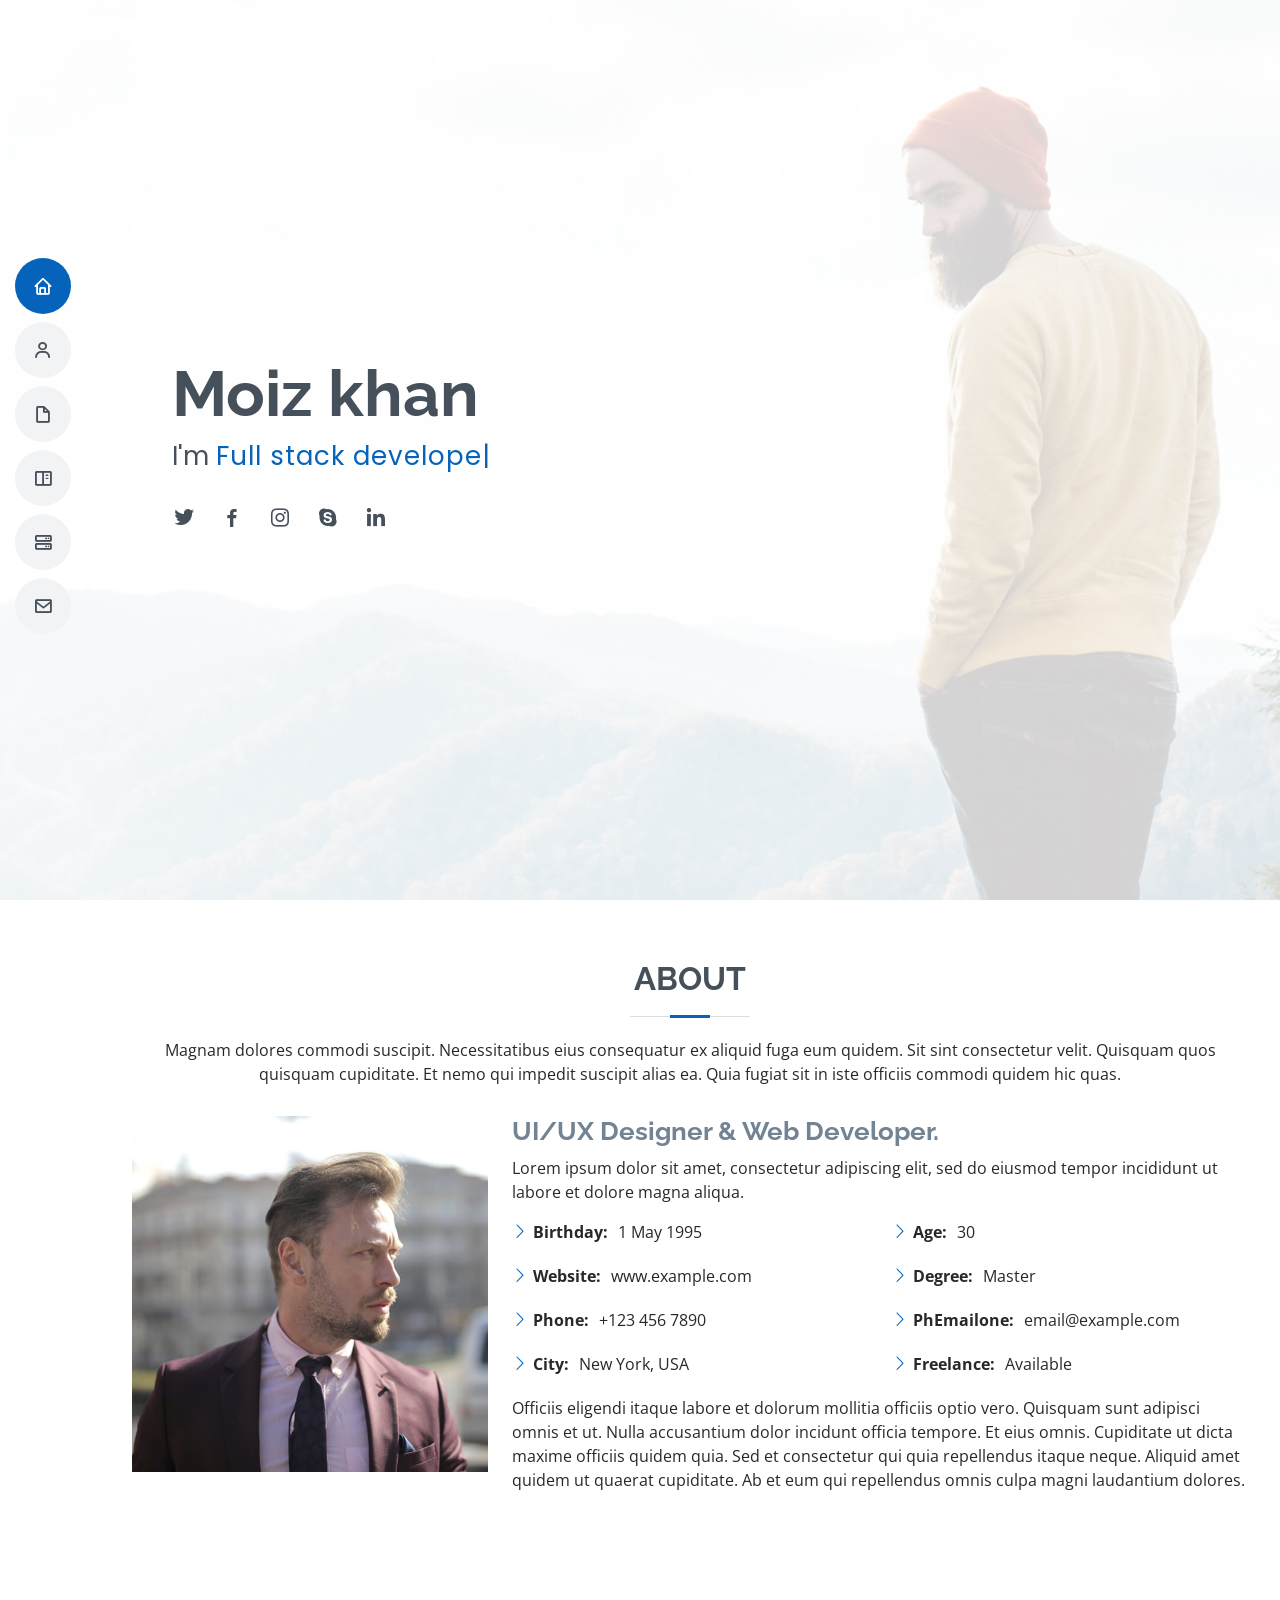
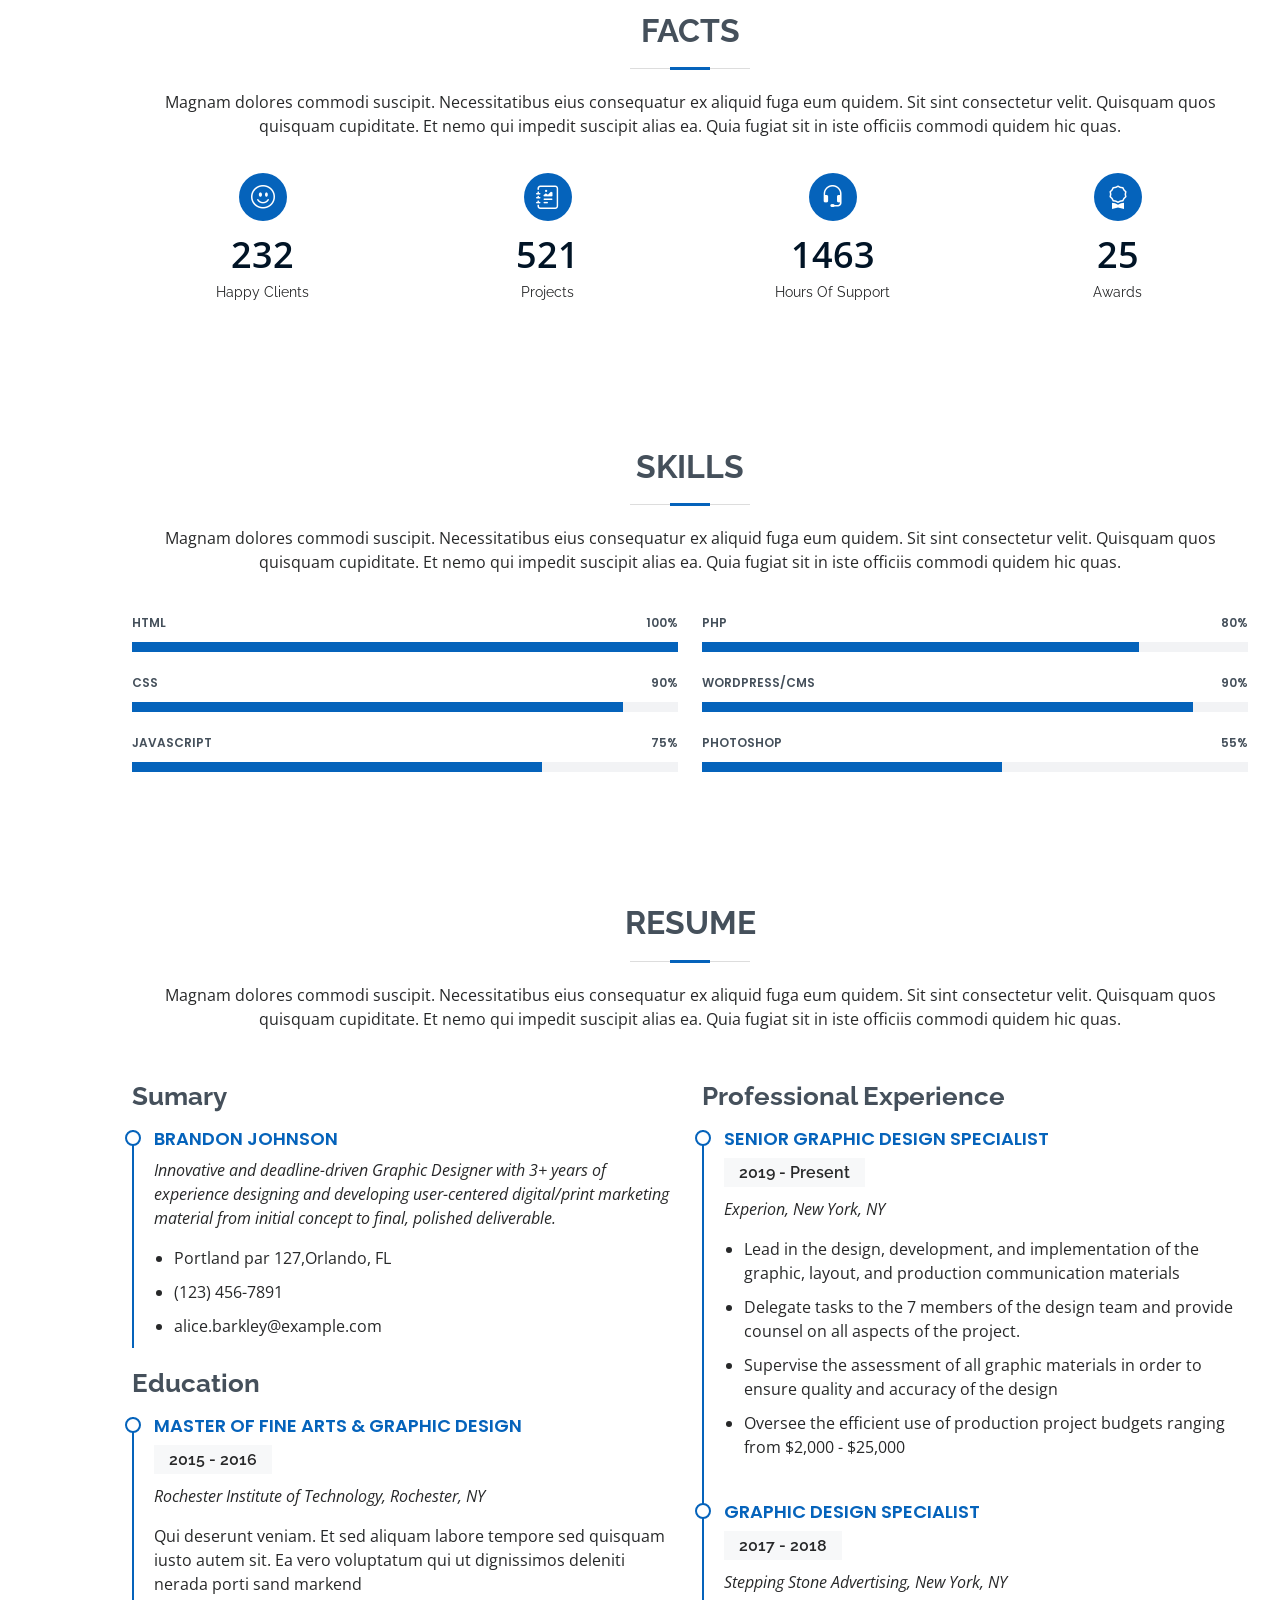
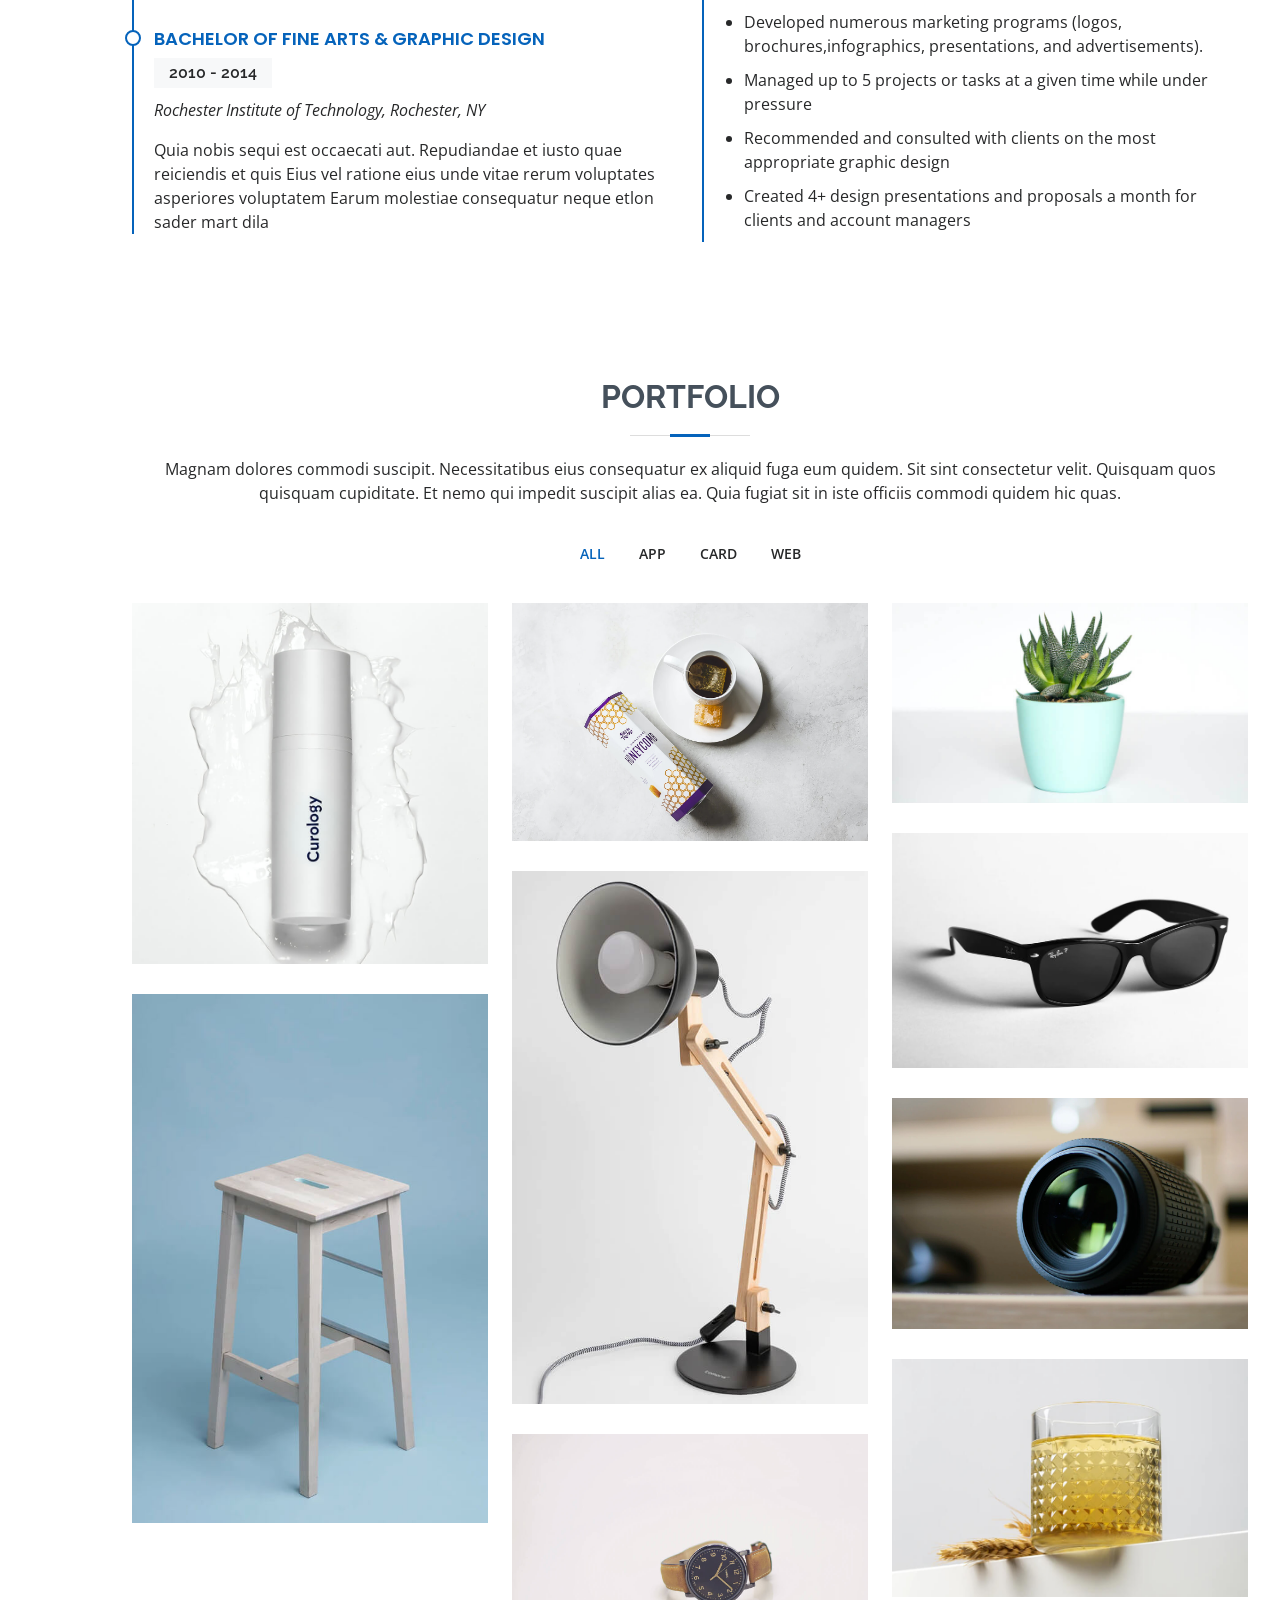
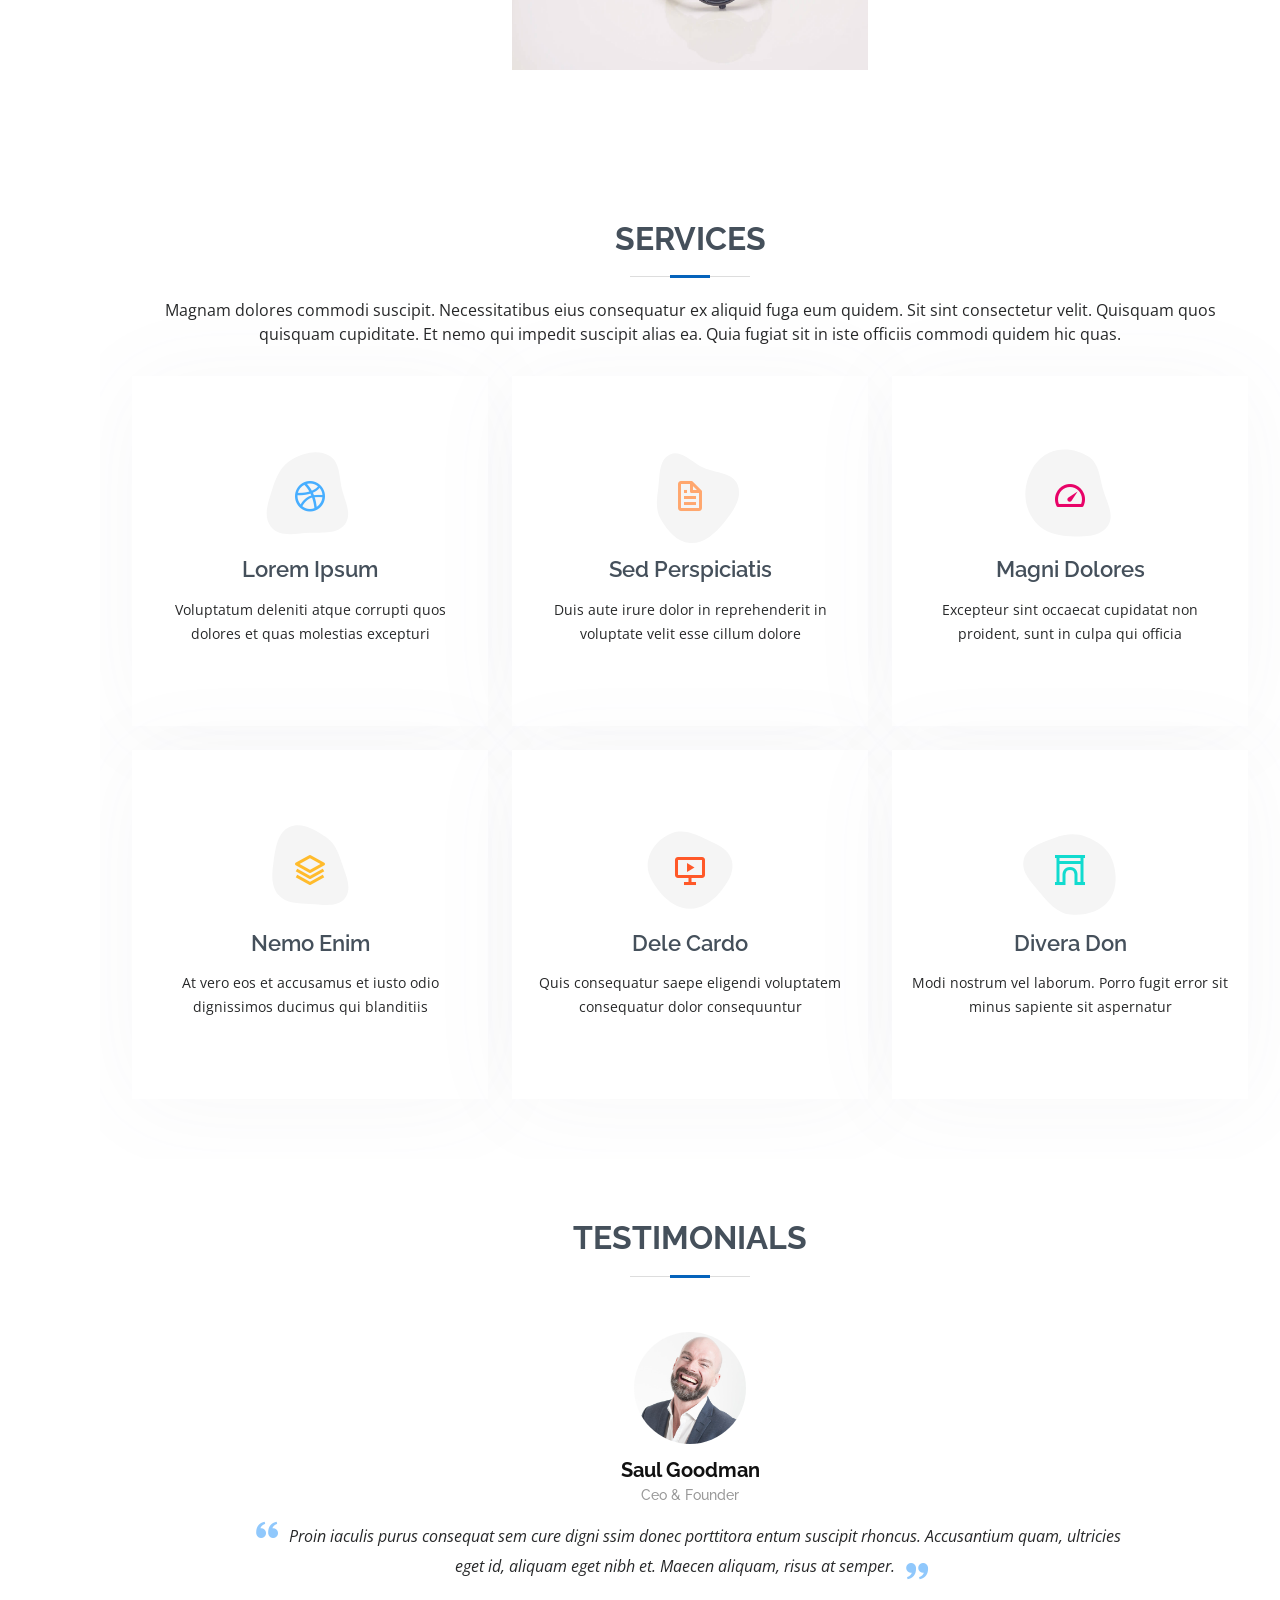
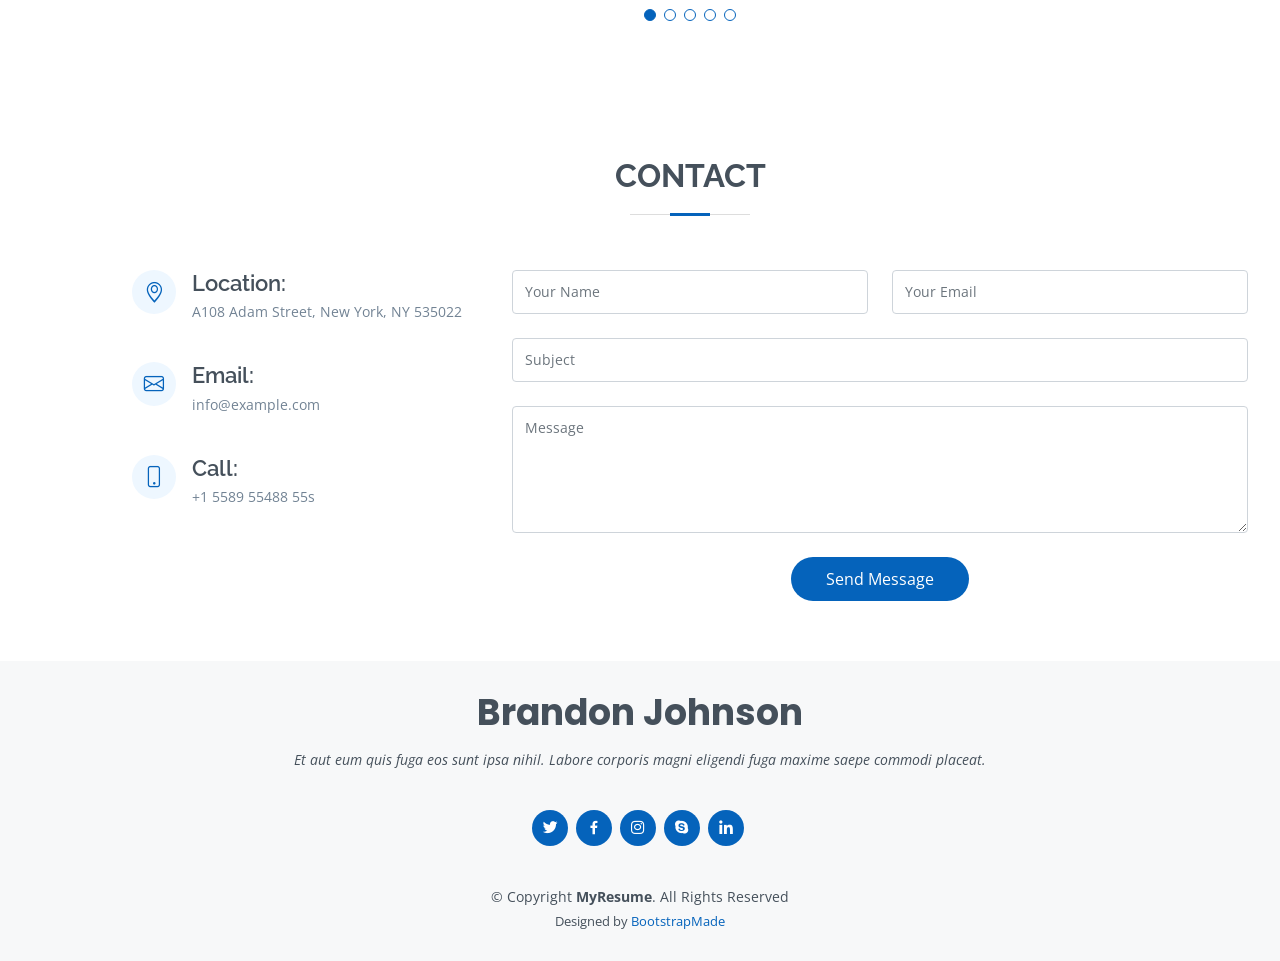
==== commit edbbe335: "update name and desination" ====
--- a/index.html
+++ b/index.html
@@ -59,8 +59,8 @@
   <!-- ======= Hero Section ======= -->
   <section id="hero" class="d-flex flex-column justify-content-center">
     <div class="container" data-aos="zoom-in" data-aos-delay="100">
-      <h1>Brandon Johnson</h1>
-      <p>I'm <span class="typed" data-typed-items="Designer, Developer, Freelancer, Photographer"></span></p>
+      <h1>Moiz khan</h1>
+      <p>I'm <span class="typed" data-typed-items="Full stack developer,Mean stack developer,Angular developer,Freelancer,Web developer"></span></p>
       <div class="social-links">
         <a href="#" class="twitter"><i class="bx bxl-twitter"></i></a>
         <a href="#" class="facebook"><i class="bx bxl-facebook"></i></a>
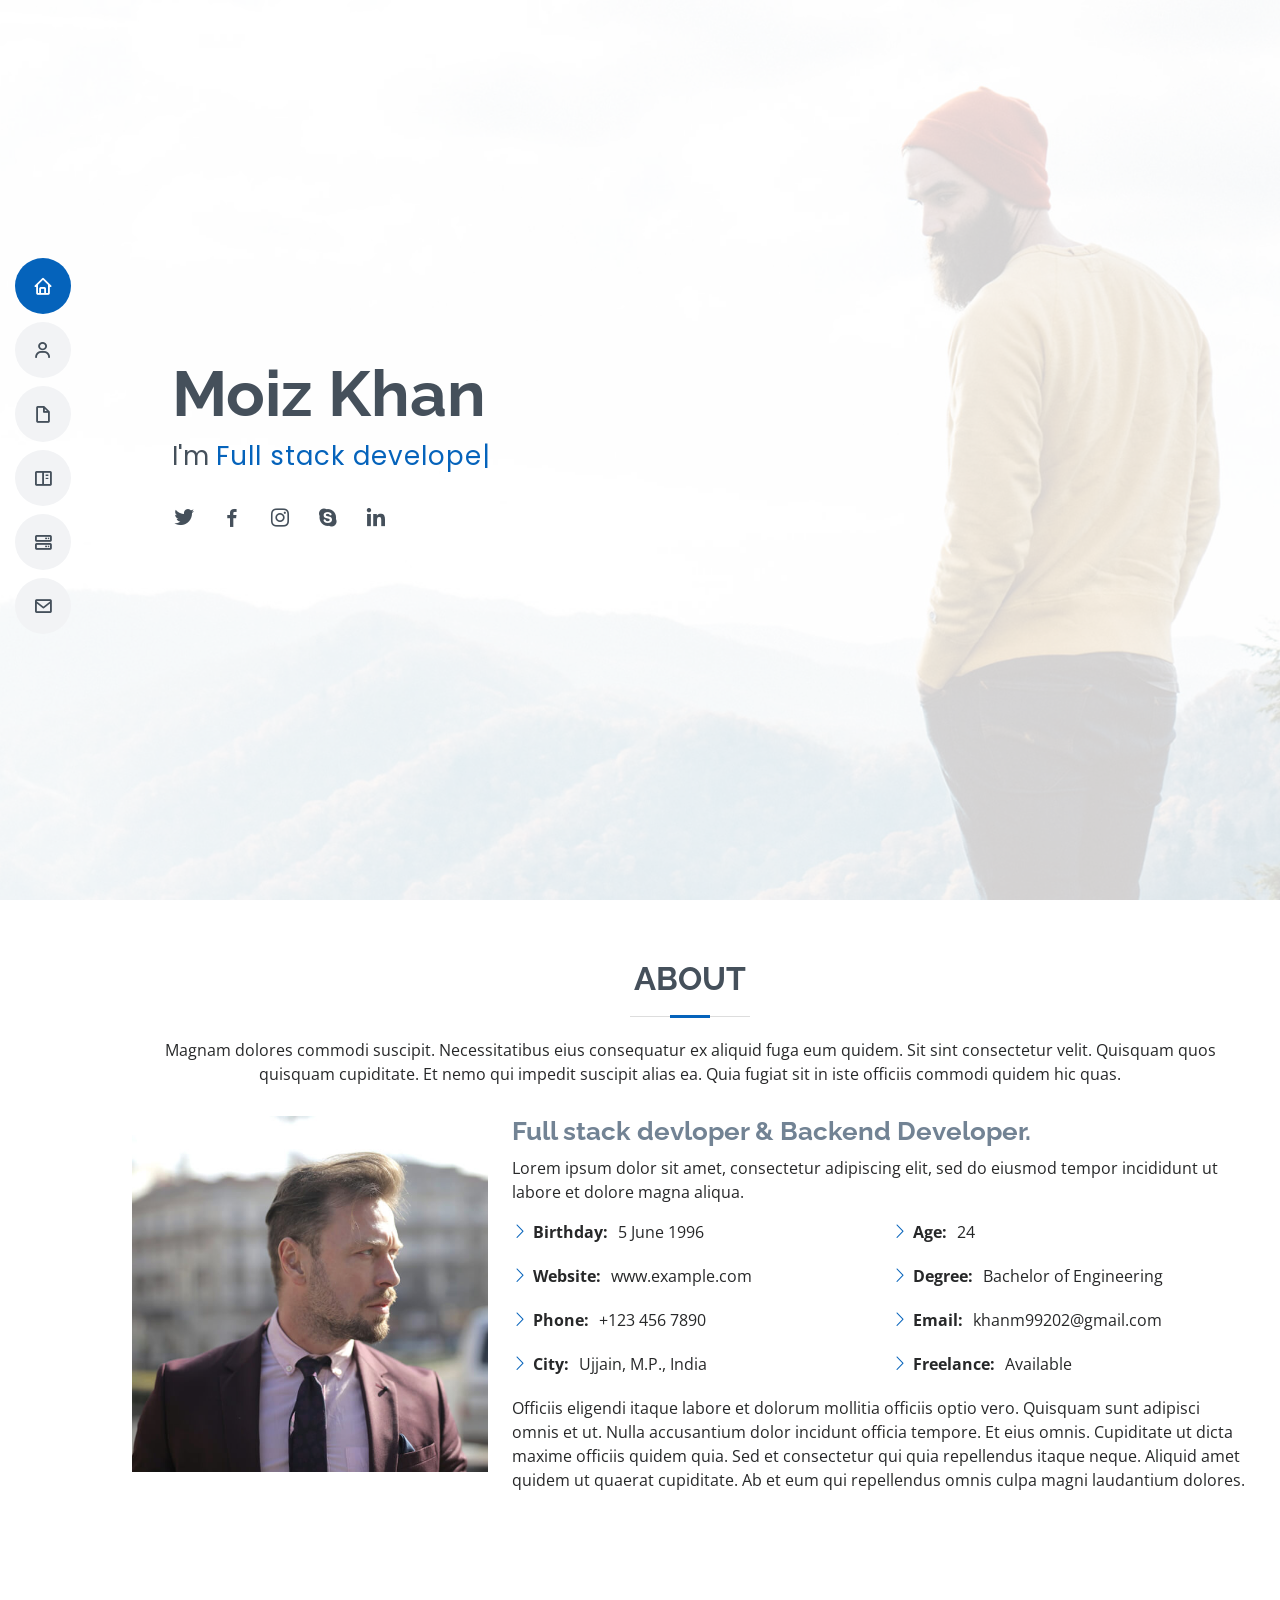
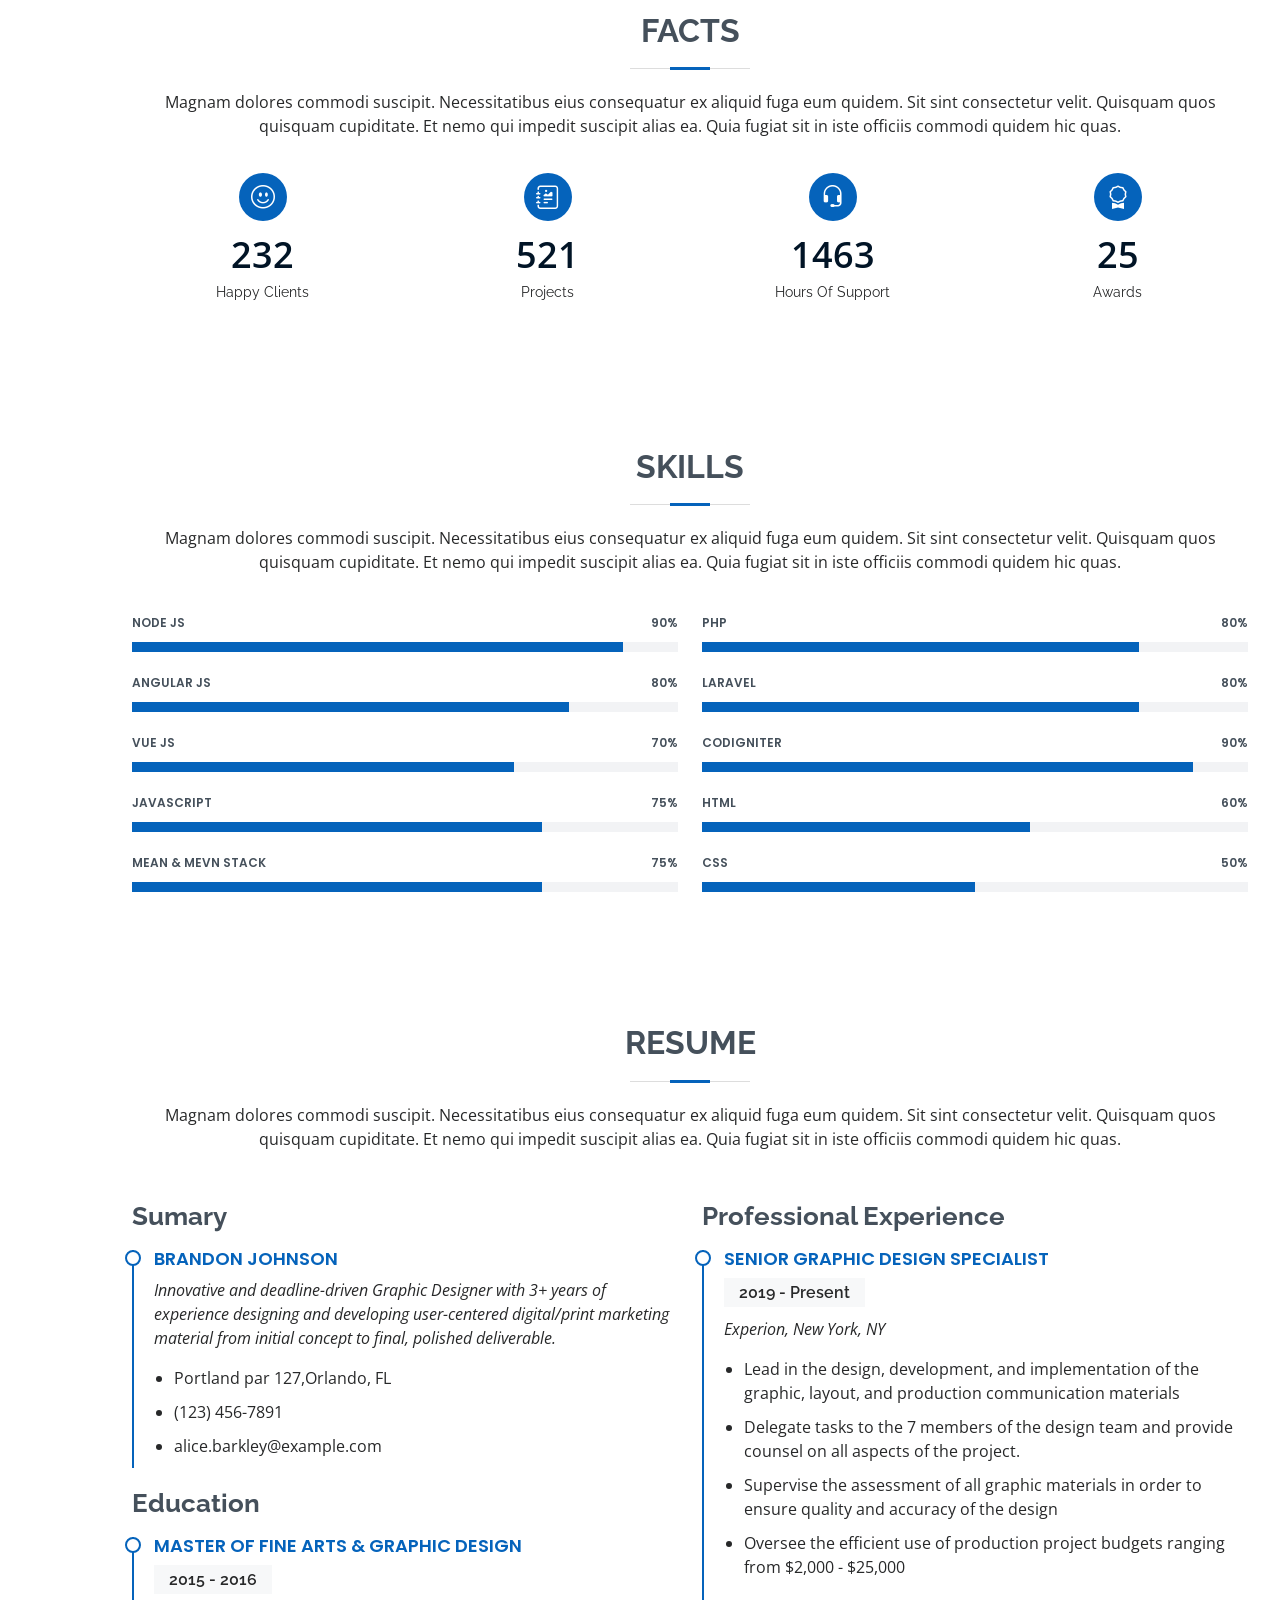
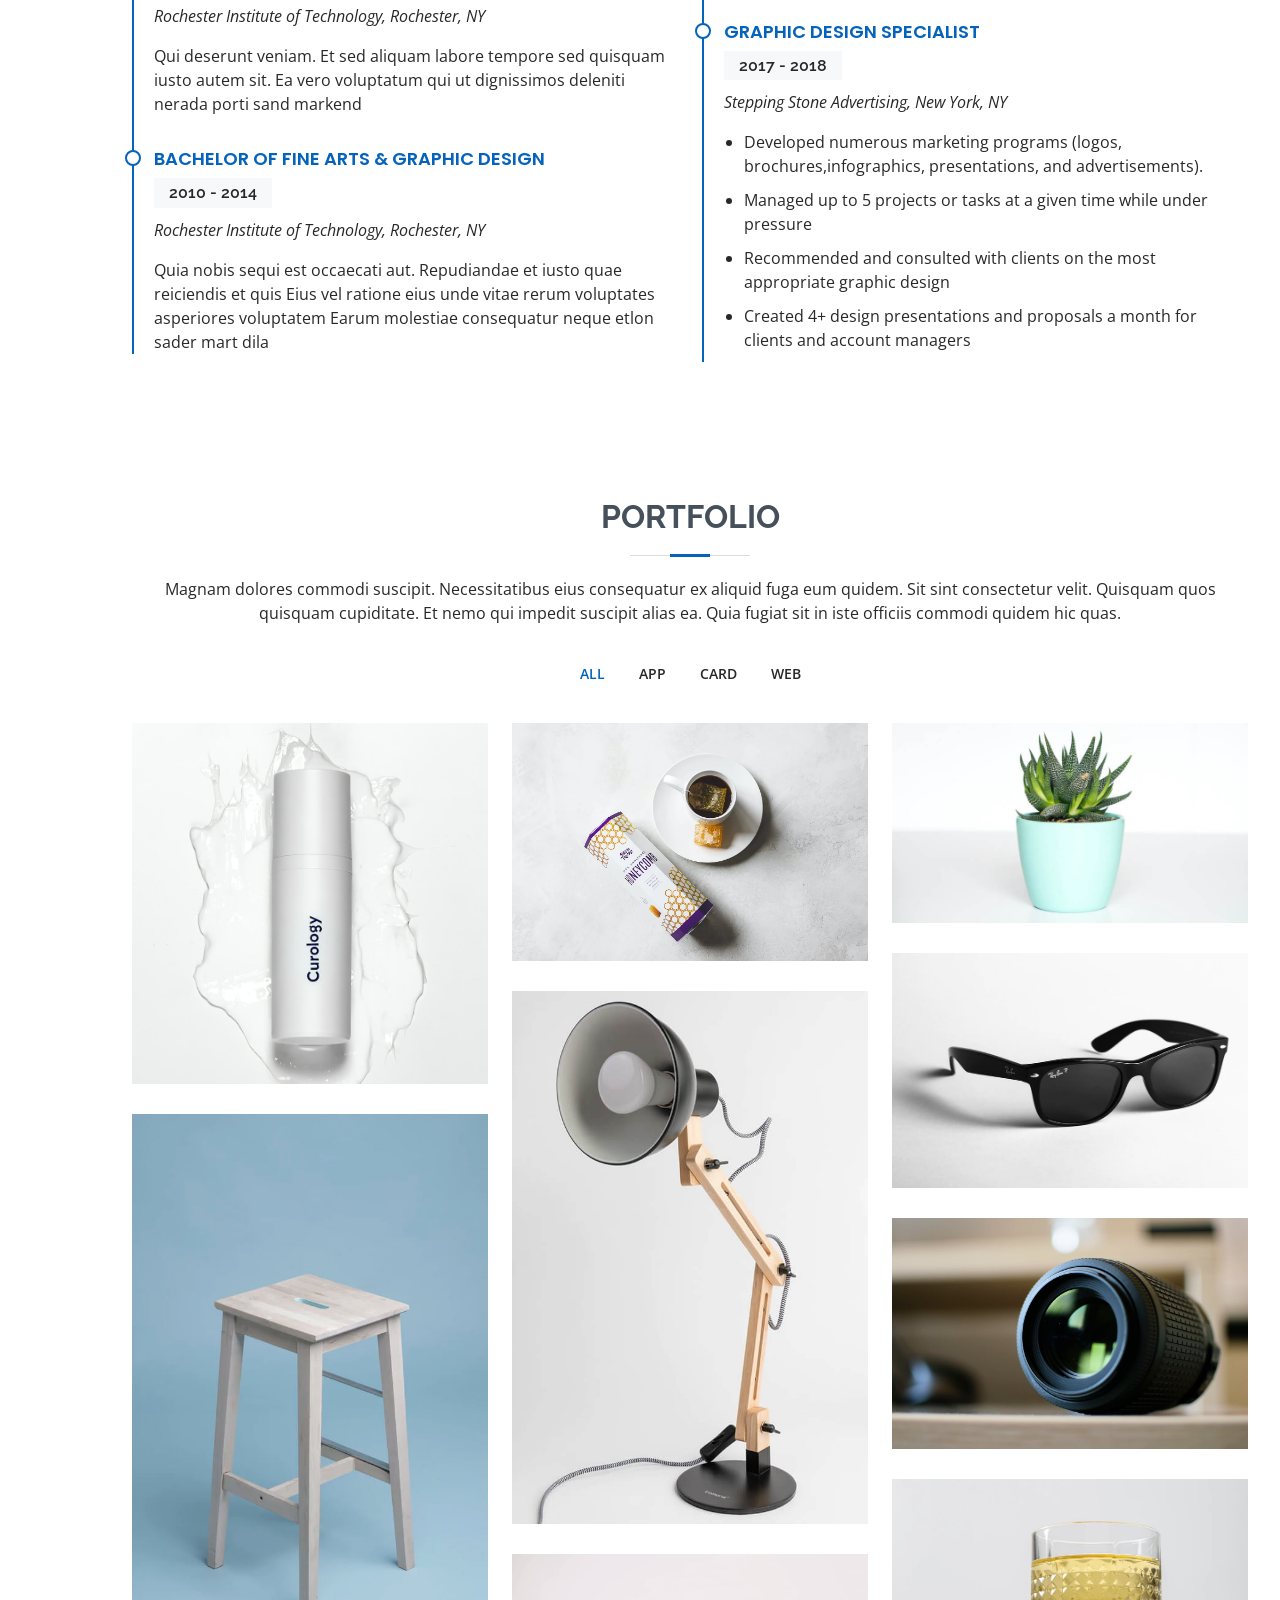
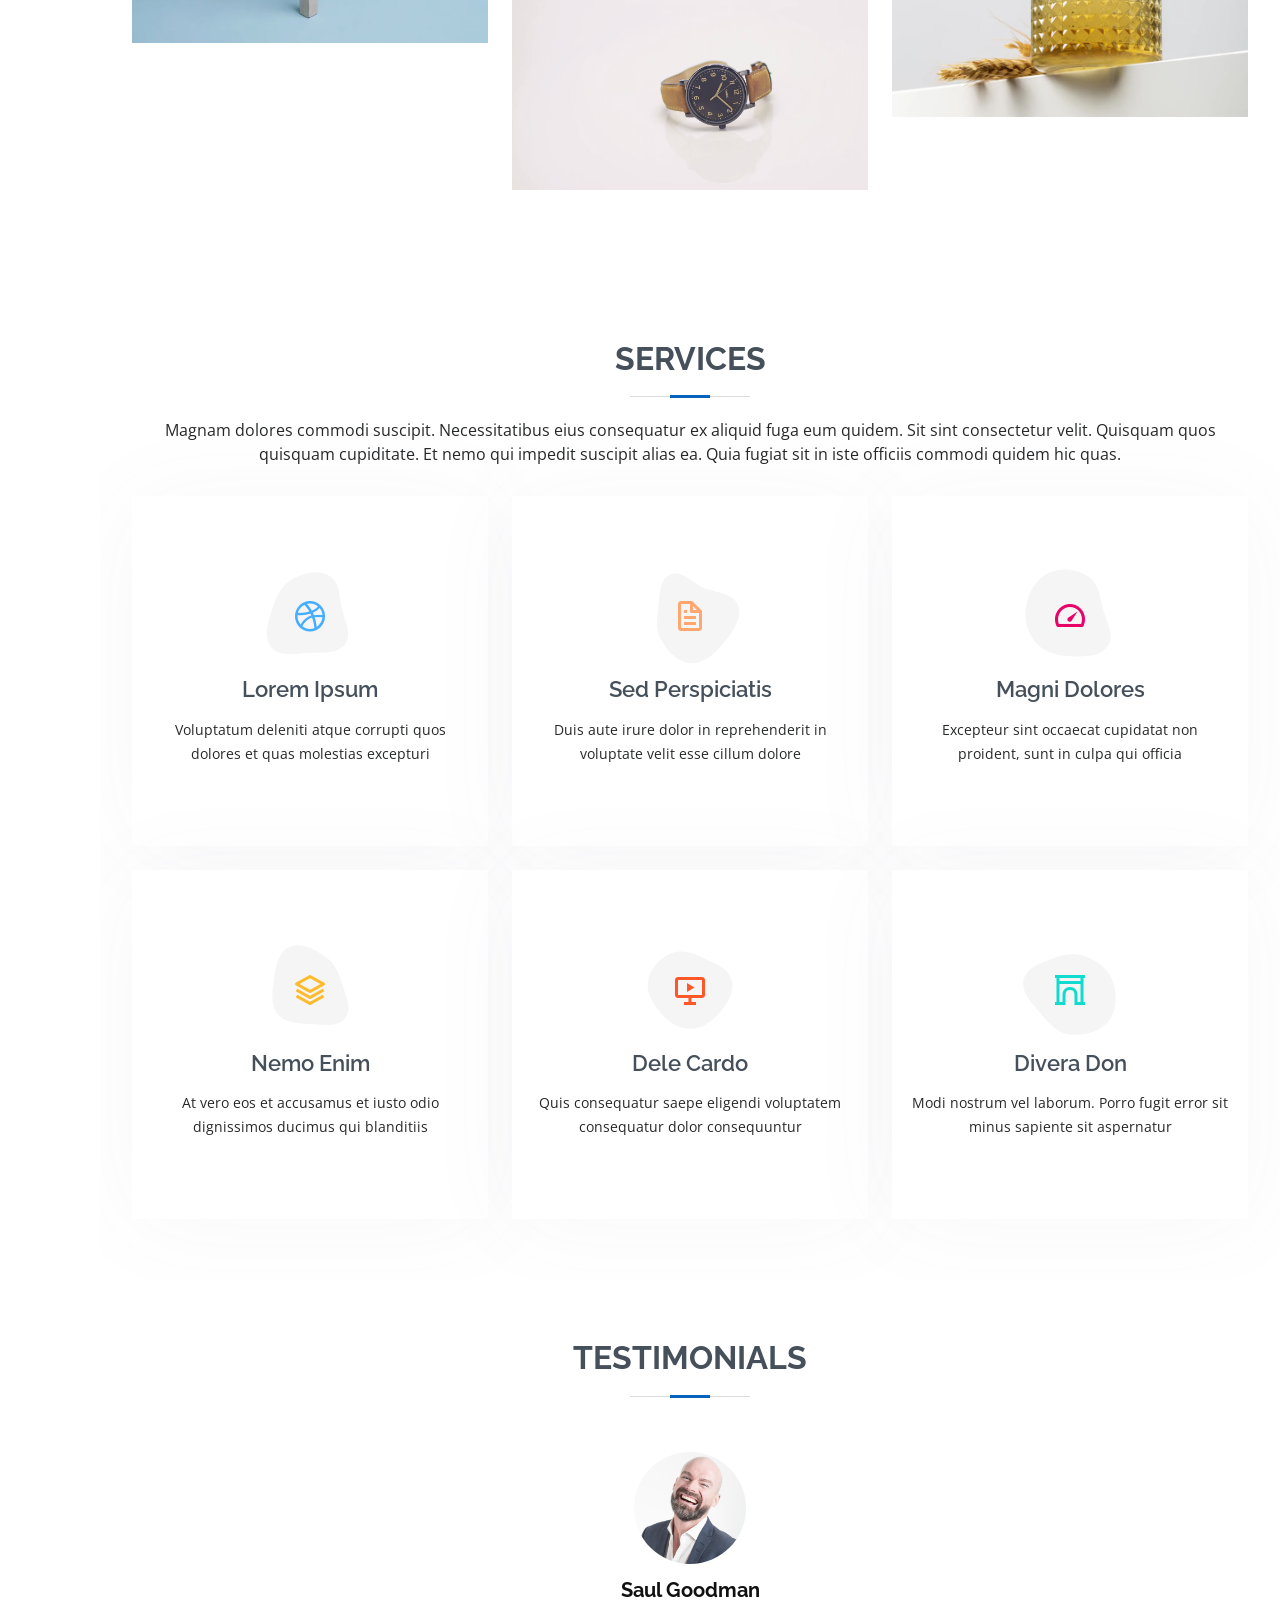
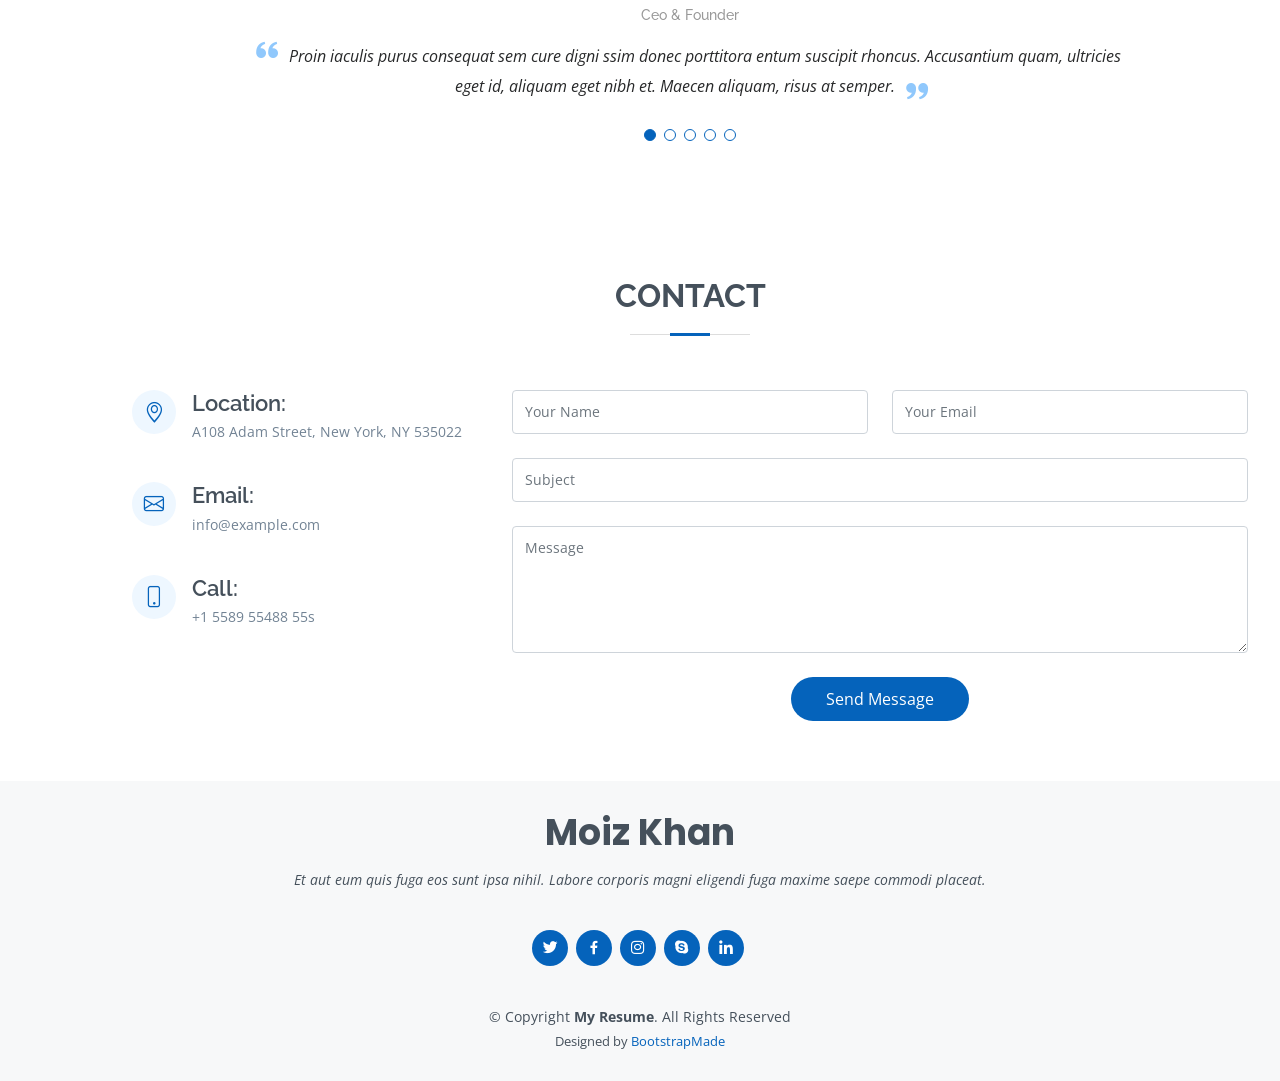
==== commit 365600ab: "update details" ====
--- a/index.html
+++ b/index.html
@@ -5,7 +5,7 @@
   <meta charset="utf-8">
   <meta content="width=device-width, initial-scale=1.0" name="viewport">
 
-  <title>MyResume Bootstrap Template - Index</title>
+  <title>My Resume</title>
   <meta content="" name="description">
   <meta content="" name="keywords">
 
@@ -59,7 +59,7 @@
   <!-- ======= Hero Section ======= -->
   <section id="hero" class="d-flex flex-column justify-content-center">
     <div class="container" data-aos="zoom-in" data-aos-delay="100">
-      <h1>Moiz khan</h1>
+      <h1>Moiz Khan</h1>
       <p>I'm <span class="typed" data-typed-items="Full stack developer,Mean stack developer,Angular developer,Freelancer,Web developer"></span></p>
       <div class="social-links">
         <a href="#" class="twitter"><i class="bx bxl-twitter"></i></a>
@@ -87,7 +87,7 @@
             <img src="assets/img/profile-img.jpg" class="img-fluid" alt="">
           </div>
           <div class="col-lg-8 pt-4 pt-lg-0 content">
-            <h3>UI/UX Designer &amp; Web Developer.</h3>
+            <h3>Full stack devloper &amp; Backend Developer.</h3>
             <p class="font-italic">
               Lorem ipsum dolor sit amet, consectetur adipiscing elit, sed do eiusmod tempor incididunt ut labore et dolore
               magna aliqua.
@@ -95,17 +95,17 @@
             <div class="row">
               <div class="col-lg-6">
                 <ul>
-                  <li><i class="bi bi-chevron-right"></i> <strong>Birthday:</strong> <span>1 May 1995</span></li>
+                  <li><i class="bi bi-chevron-right"></i> <strong>Birthday:</strong> <span>5 June 1996</span></li>
                   <li><i class="bi bi-chevron-right"></i> <strong>Website:</strong> <span>www.example.com</span></li>
                   <li><i class="bi bi-chevron-right"></i> <strong>Phone:</strong> <span>+123 456 7890</span></li>
-                  <li><i class="bi bi-chevron-right"></i> <strong>City:</strong> <span>New York, USA</span></li>
+                  <li><i class="bi bi-chevron-right"></i> <strong>City:</strong> <span>Ujjain, M.P., India</span></li>
                 </ul>
               </div>
               <div class="col-lg-6">
                 <ul>
-                  <li><i class="bi bi-chevron-right"></i> <strong>Age:</strong> <span>30</span></li>
-                  <li><i class="bi bi-chevron-right"></i> <strong>Degree:</strong> <span>Master</span></li>
-                  <li><i class="bi bi-chevron-right"></i> <strong>PhEmailone:</strong> <span>email@example.com</span></li>
+                  <li><i class="bi bi-chevron-right"></i> <strong>Age:</strong> <span>24</span></li>
+                  <li><i class="bi bi-chevron-right"></i> <strong>Degree:</strong> <span>Bachelor of Engineering</span></li>
+                  <li><i class="bi bi-chevron-right"></i> <strong>Email:</strong> <span>khanm99202@gmail.com</span></li>
                   <li><i class="bi bi-chevron-right"></i> <strong>Freelance:</strong> <span>Available</span></li>
                 </ul>
               </div>
@@ -182,16 +182,22 @@
           <div class="col-lg-6">
 
             <div class="progress">
-              <span class="skill">HTML <i class="val">100%</i></span>
-              <div class="progress-bar-wrap">
-                <div class="progress-bar" role="progressbar" aria-valuenow="100" aria-valuemin="0" aria-valuemax="100"></div>
+              <span class="skill">Node Js<i class="val">90%</i></span>
+              <div class="progress-bar-wrap">
+                <div class="progress-bar" role="progressbar" aria-valuenow="90" aria-valuemin="0" aria-valuemax="100"></div>
+              </div>
+            </div>
+			<div class="progress">
+              <span class="skill">Angular Js <i class="val">80%</i></span>
+              <div class="progress-bar-wrap">
+                <div class="progress-bar" role="progressbar" aria-valuenow="80" aria-valuemin="0" aria-valuemax="100"></div>
               </div>
             </div>
 
             <div class="progress">
-              <span class="skill">CSS <i class="val">90%</i></span>
-              <div class="progress-bar-wrap">
-                <div class="progress-bar" role="progressbar" aria-valuenow="90" aria-valuemin="0" aria-valuemax="100"></div>
+              <span class="skill">Vue JS <i class="val">70%</i></span>
+              <div class="progress-bar-wrap">
+                <div class="progress-bar" role="progressbar" aria-valuenow="70" aria-valuemin="0" aria-valuemax="100"></div>
               </div>
             </div>
 
@@ -201,6 +207,12 @@
                 <div class="progress-bar" role="progressbar" aria-valuenow="75" aria-valuemin="0" aria-valuemax="100"></div>
               </div>
             </div>
+			<div class="progress">
+              <span class="skill">MEAN & MEVN stack <i class="val">75%</i></span>
+              <div class="progress-bar-wrap">
+                <div class="progress-bar" role="progressbar" aria-valuenow="75" aria-valuemin="0" aria-valuemax="100"></div>
+              </div>
+            </div>
 
           </div>
 
@@ -214,16 +226,28 @@
             </div>
 
             <div class="progress">
-              <span class="skill">WordPress/CMS <i class="val">90%</i></span>
+              <span class="skill">Laravel<i class="val">80%</i></span>
+              <div class="progress-bar-wrap">
+                <div class="progress-bar" role="progressbar" aria-valuenow="80" aria-valuemin="0" aria-valuemax="100"></div>
+              </div>
+            </div>
+
+            <div class="progress">
+              <span class="skill">Codigniter <i class="val">90%</i></span>
               <div class="progress-bar-wrap">
                 <div class="progress-bar" role="progressbar" aria-valuenow="90" aria-valuemin="0" aria-valuemax="100"></div>
               </div>
             </div>
-
-            <div class="progress">
-              <span class="skill">Photoshop <i class="val">55%</i></span>
-              <div class="progress-bar-wrap">
-                <div class="progress-bar" role="progressbar" aria-valuenow="55" aria-valuemin="0" aria-valuemax="100"></div>
+			 <div class="progress">
+              <span class="skill">HTML <i class="val">60%</i></span>
+              <div class="progress-bar-wrap">
+                <div class="progress-bar" role="progressbar" aria-valuenow="60" aria-valuemin="0" aria-valuemax="100"></div>
+              </div>
+            </div>
+			 <div class="progress">
+              <span class="skill">CSS <i class="val">50%</i></span>
+              <div class="progress-bar-wrap">
+                <div class="progress-bar" role="progressbar" aria-valuenow="50" aria-valuemin="0" aria-valuemax="100"></div>
               </div>
             </div>
 
@@ -701,7 +725,7 @@
   <!-- ======= Footer ======= -->
   <footer id="footer">
     <div class="container">
-      <h3>Brandon Johnson</h3>
+      <h3>Moiz Khan</h3>
       <p>Et aut eum quis fuga eos sunt ipsa nihil. Labore corporis magni eligendi fuga maxime saepe commodi placeat.</p>
       <div class="social-links">
         <a href="#" class="twitter"><i class="bx bxl-twitter"></i></a>
@@ -711,7 +735,7 @@
         <a href="#" class="linkedin"><i class="bx bxl-linkedin"></i></a>
       </div>
       <div class="copyright">
-        &copy; Copyright <strong><span>MyResume</span></strong>. All Rights Reserved
+        &copy; Copyright <strong><span>My Resume</span></strong>. All Rights Reserved
       </div>
       <div class="credits">
         <!-- All the links in the footer should remain intact. -->
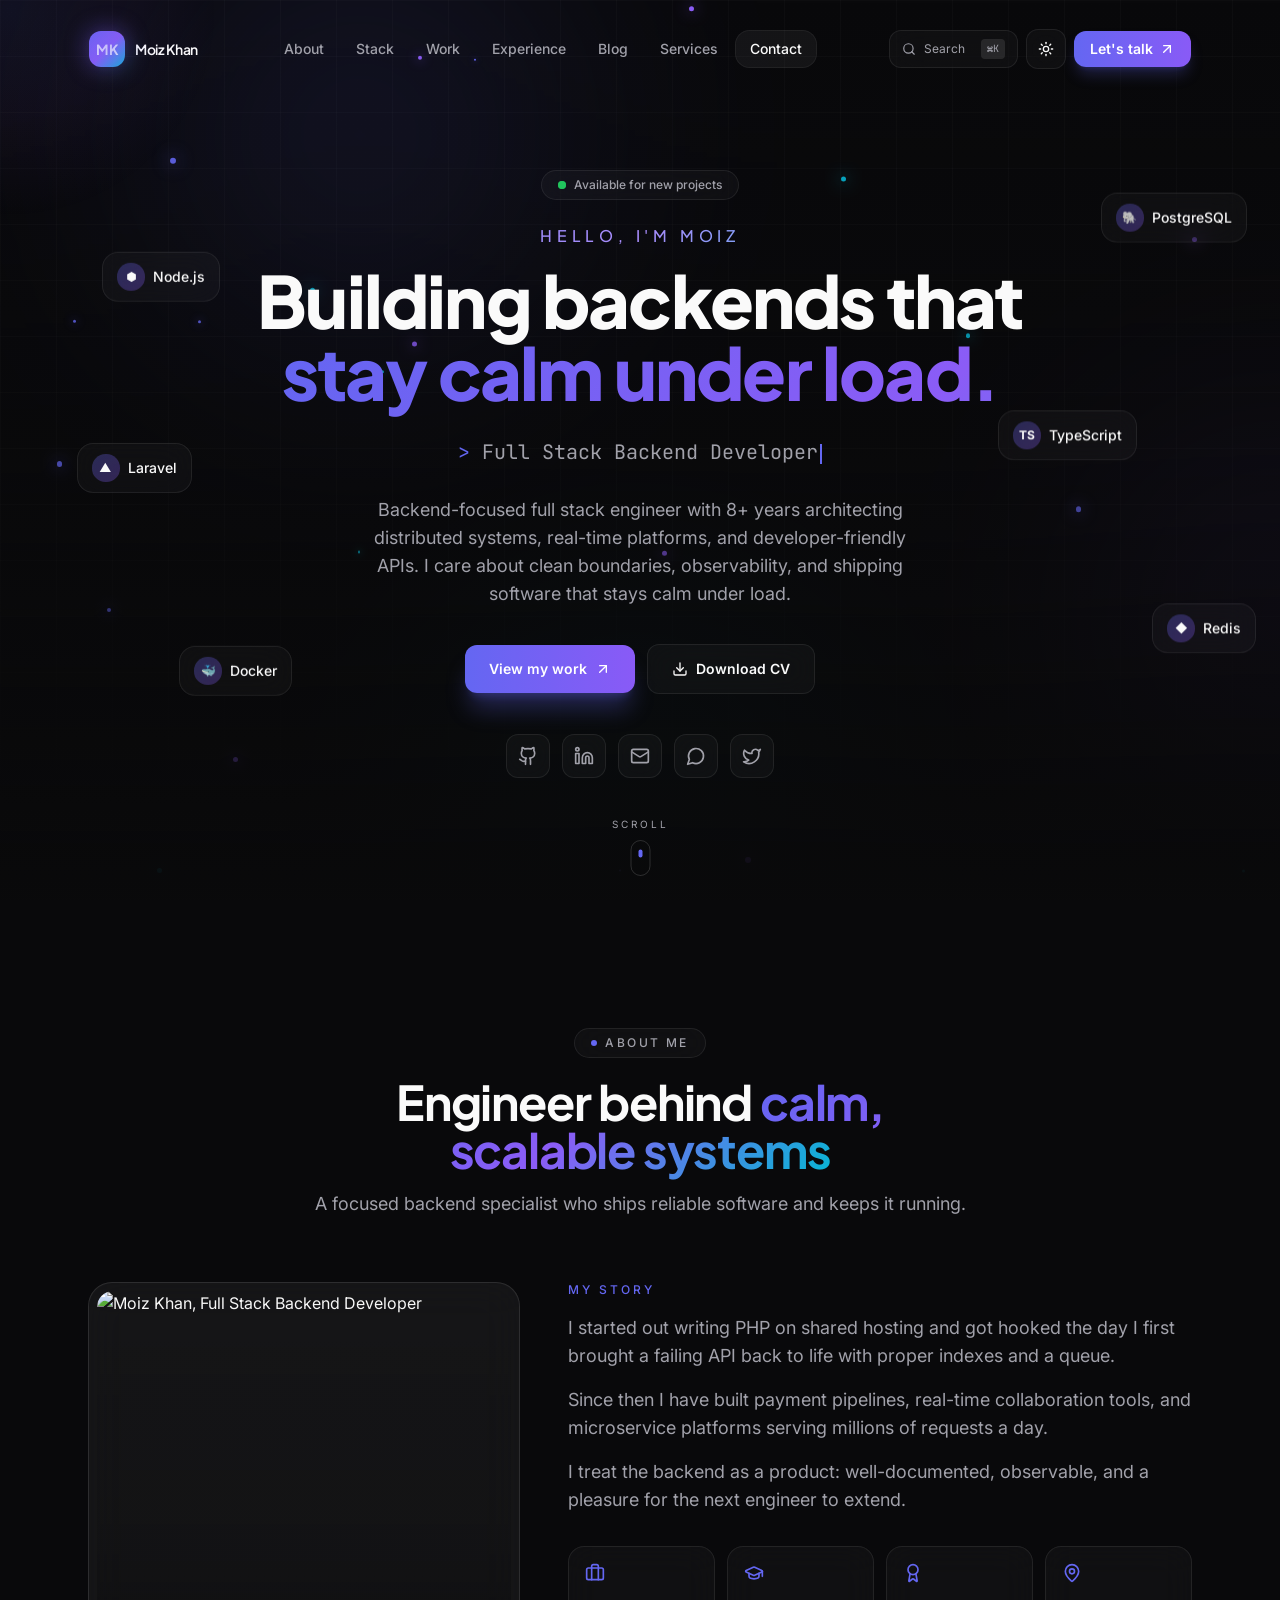
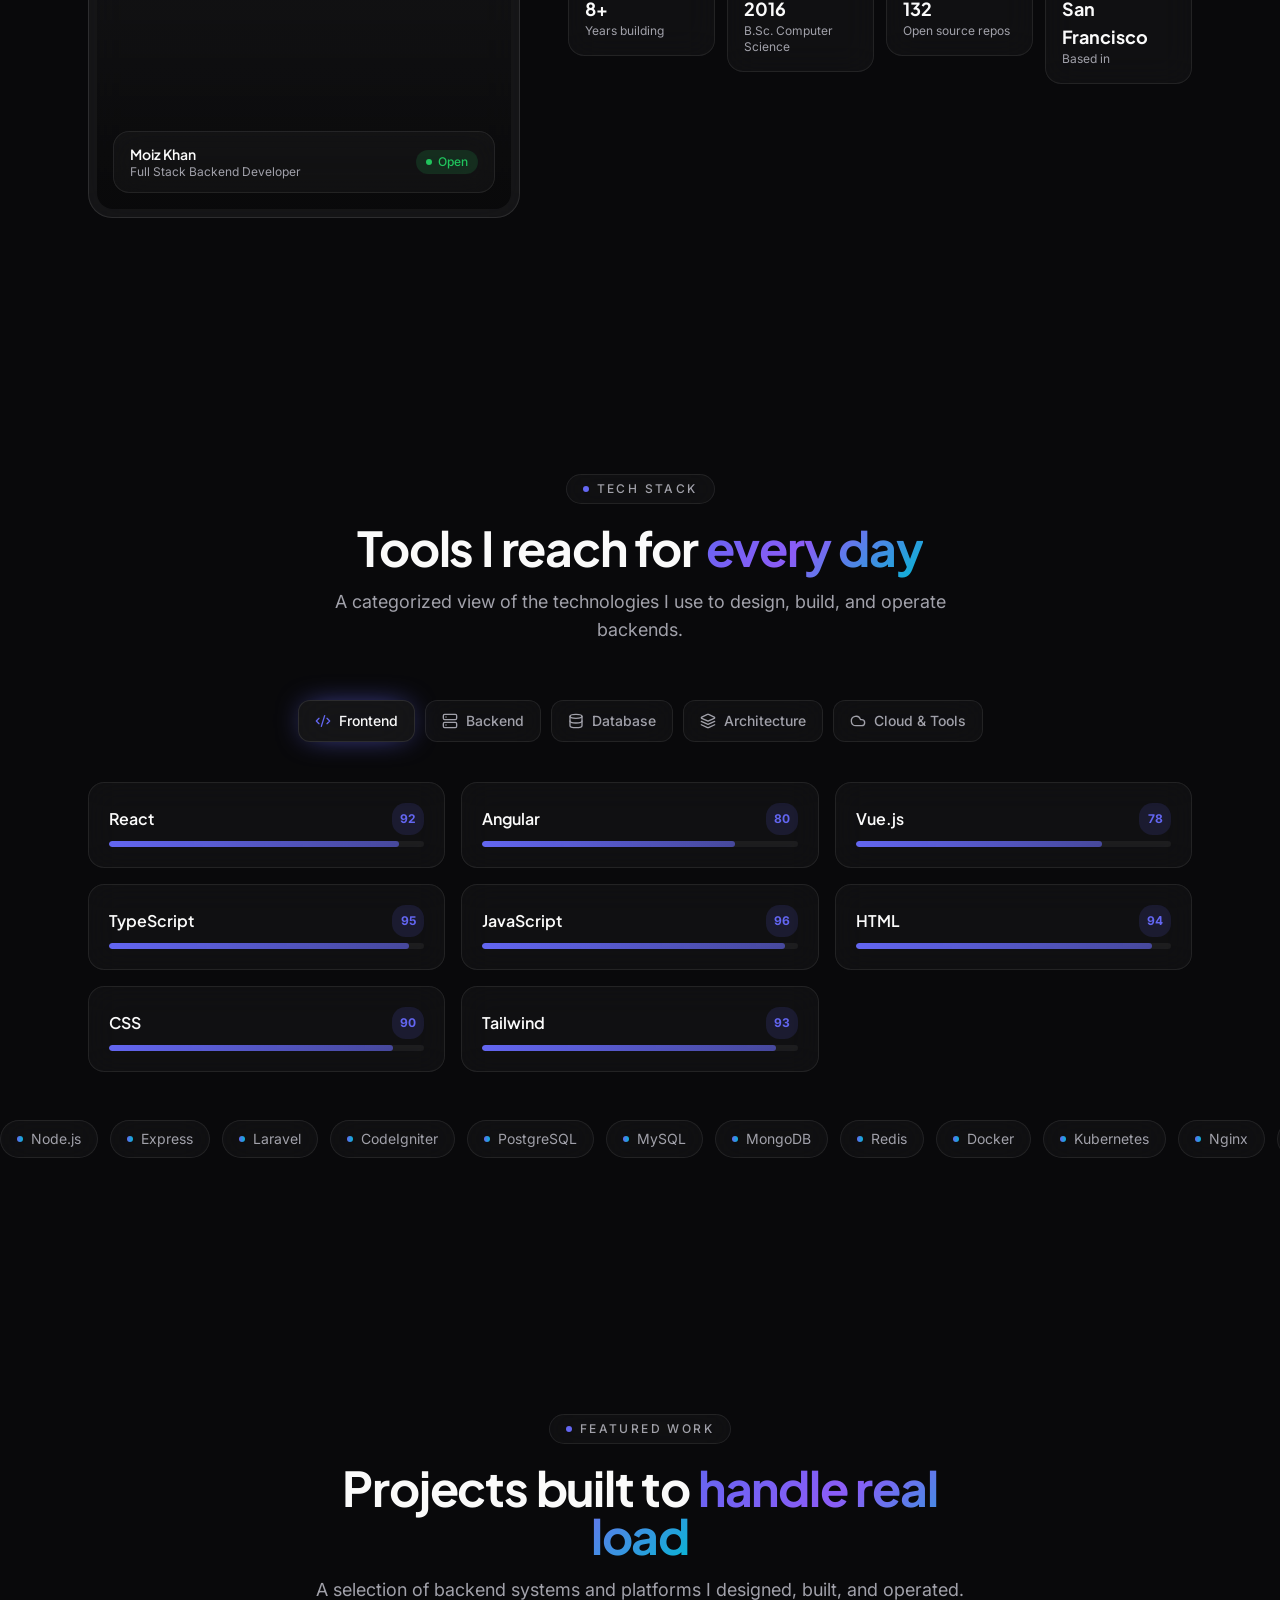
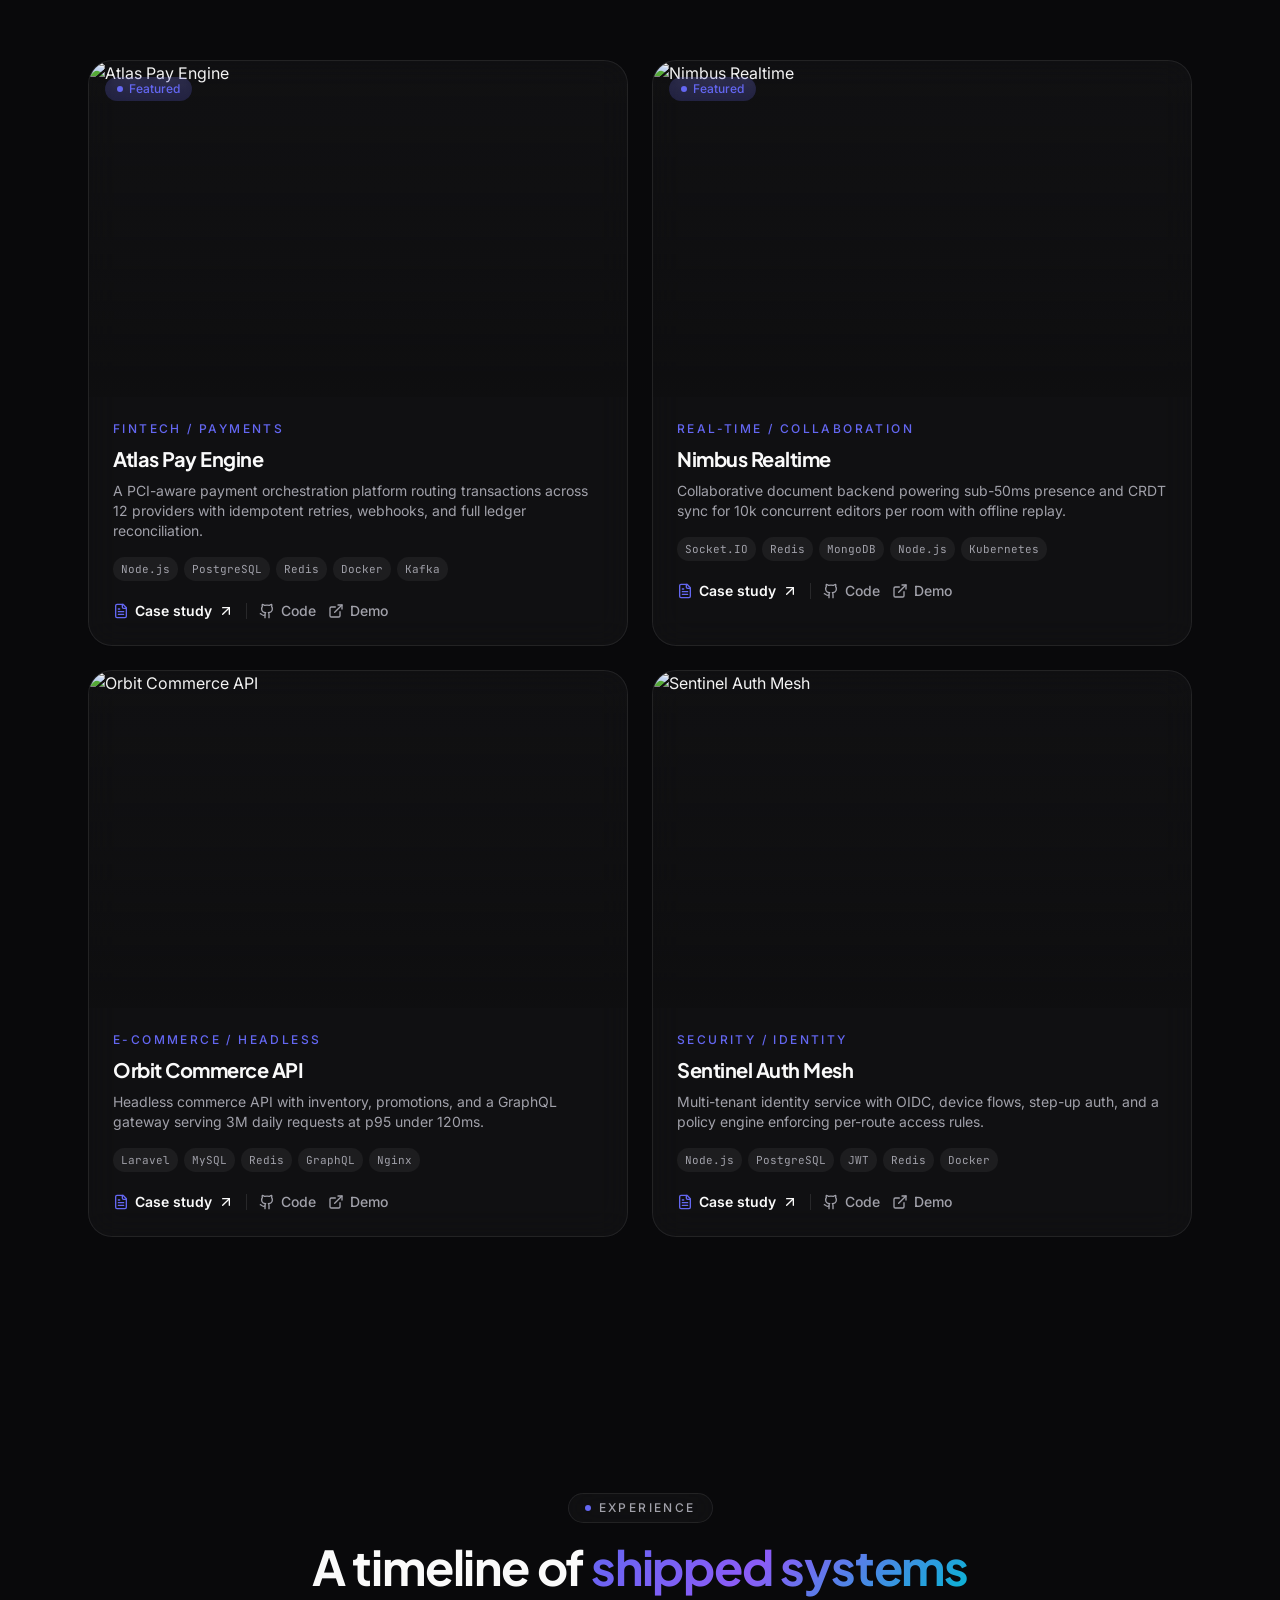
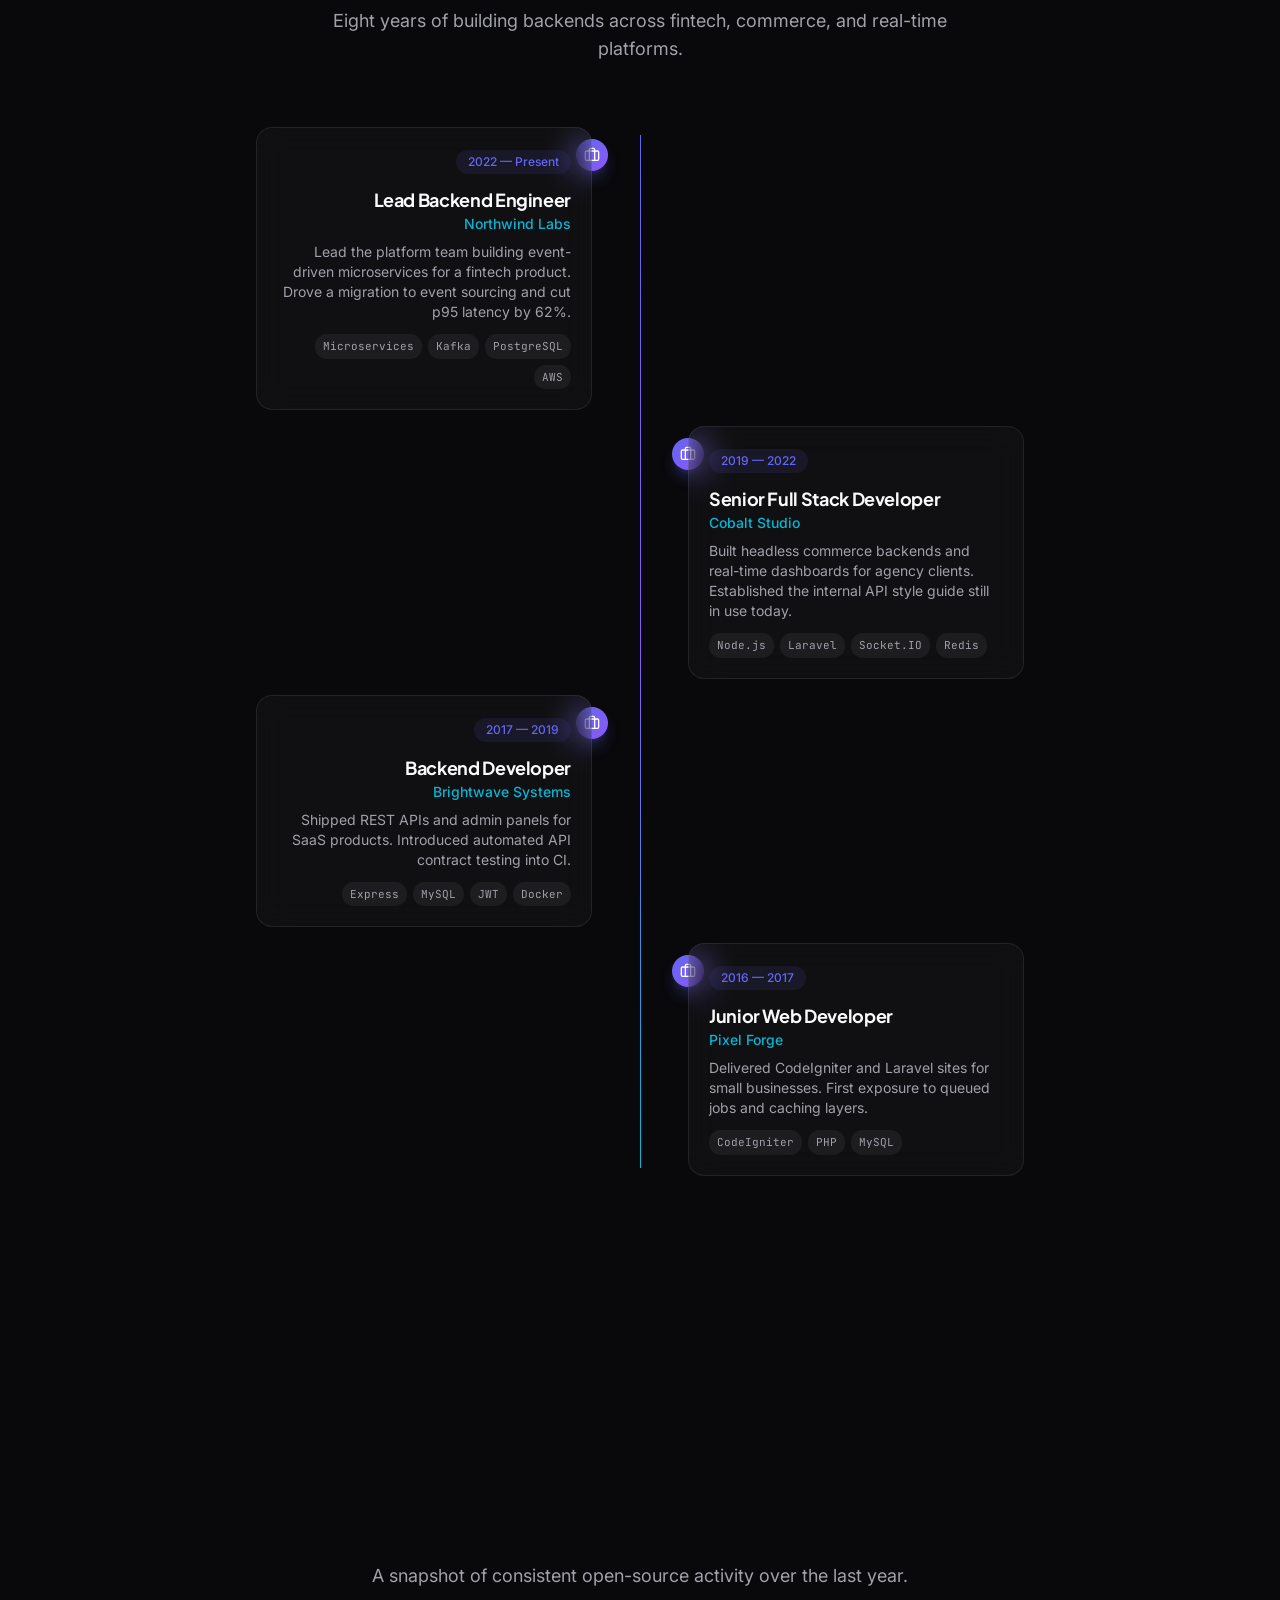
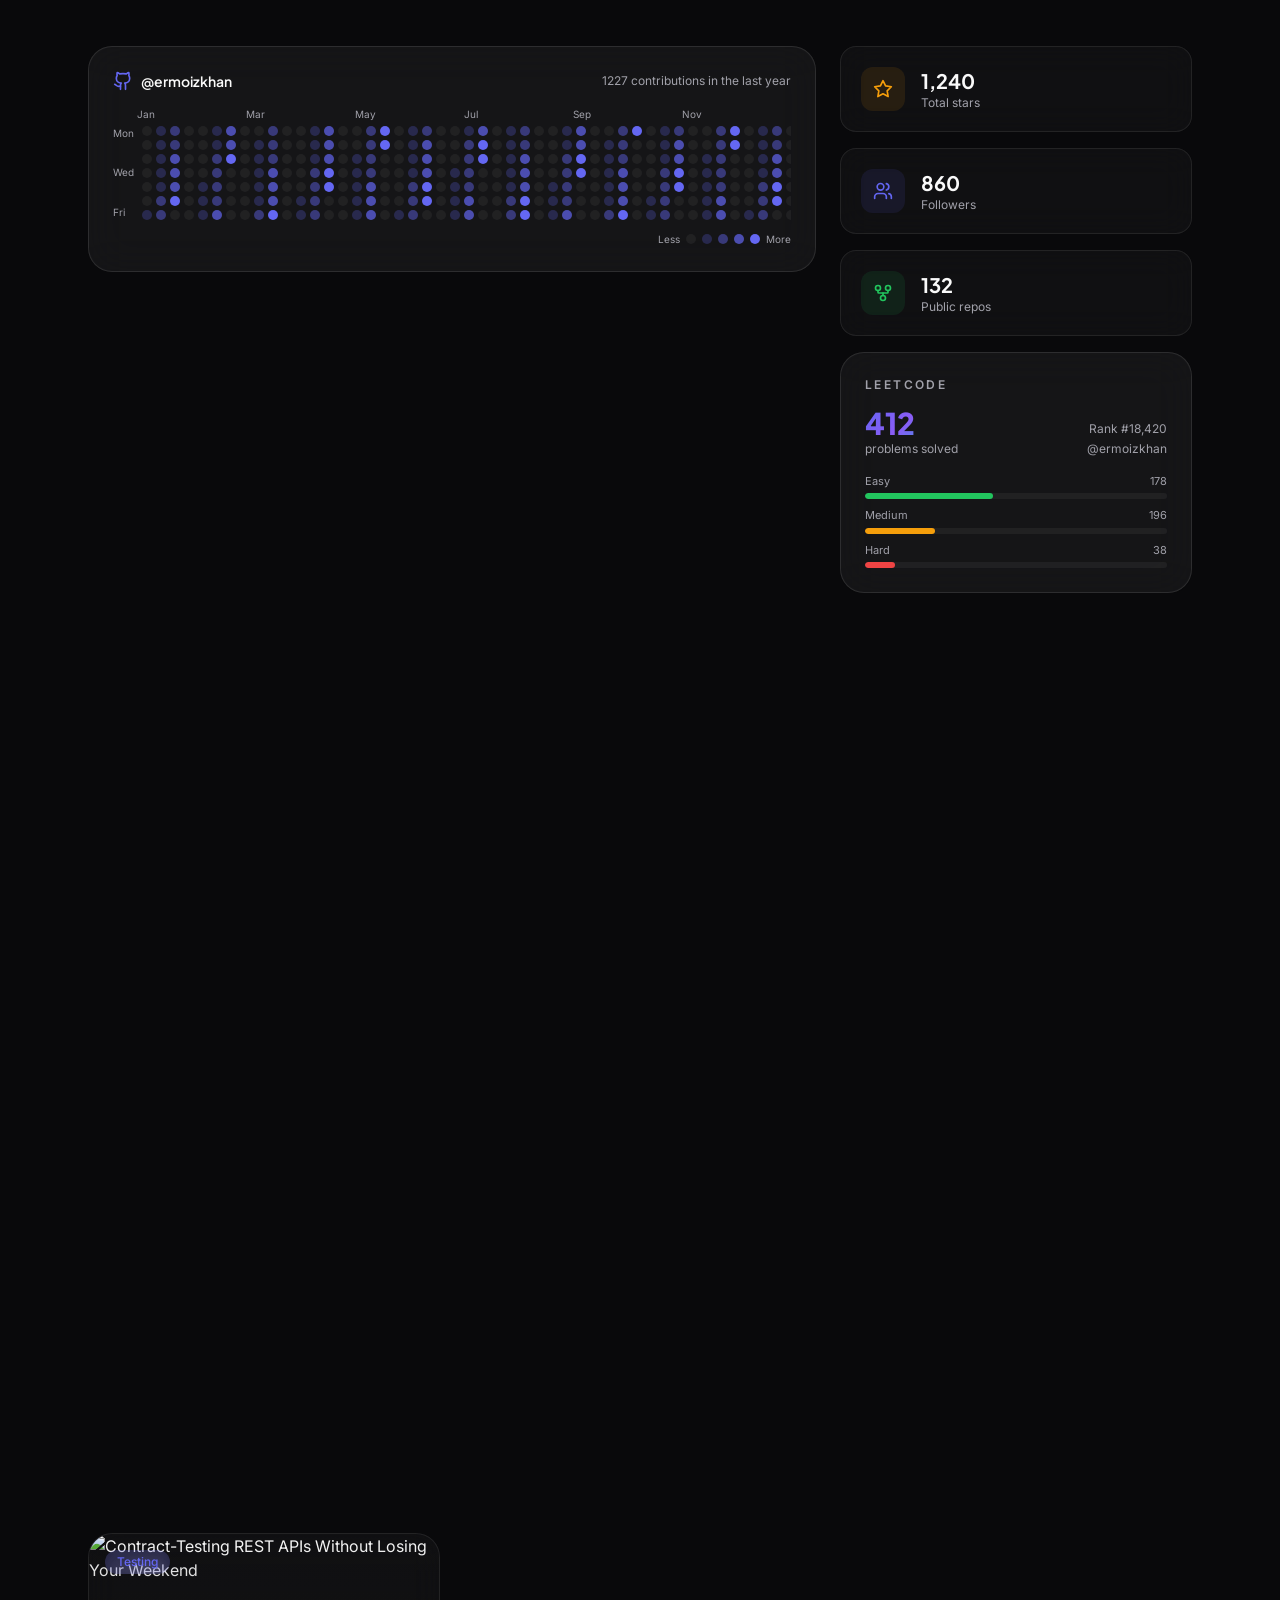
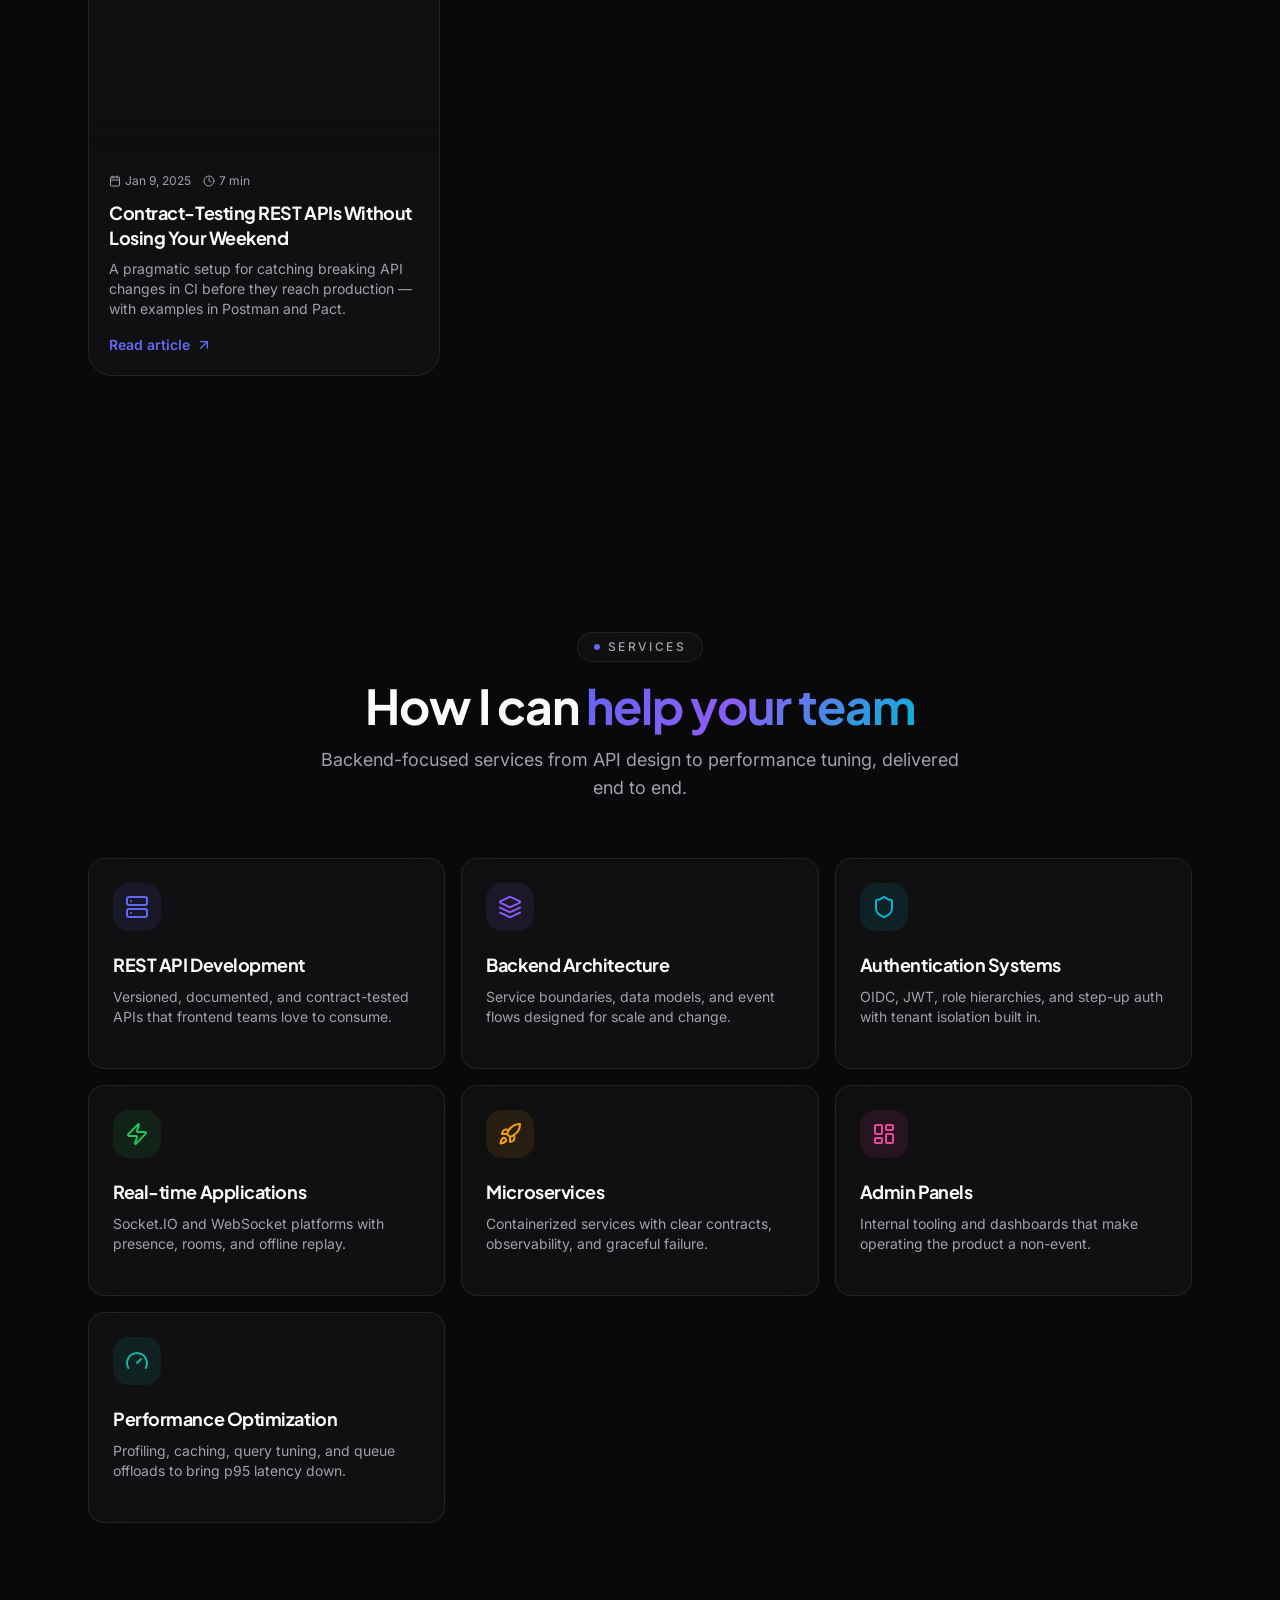
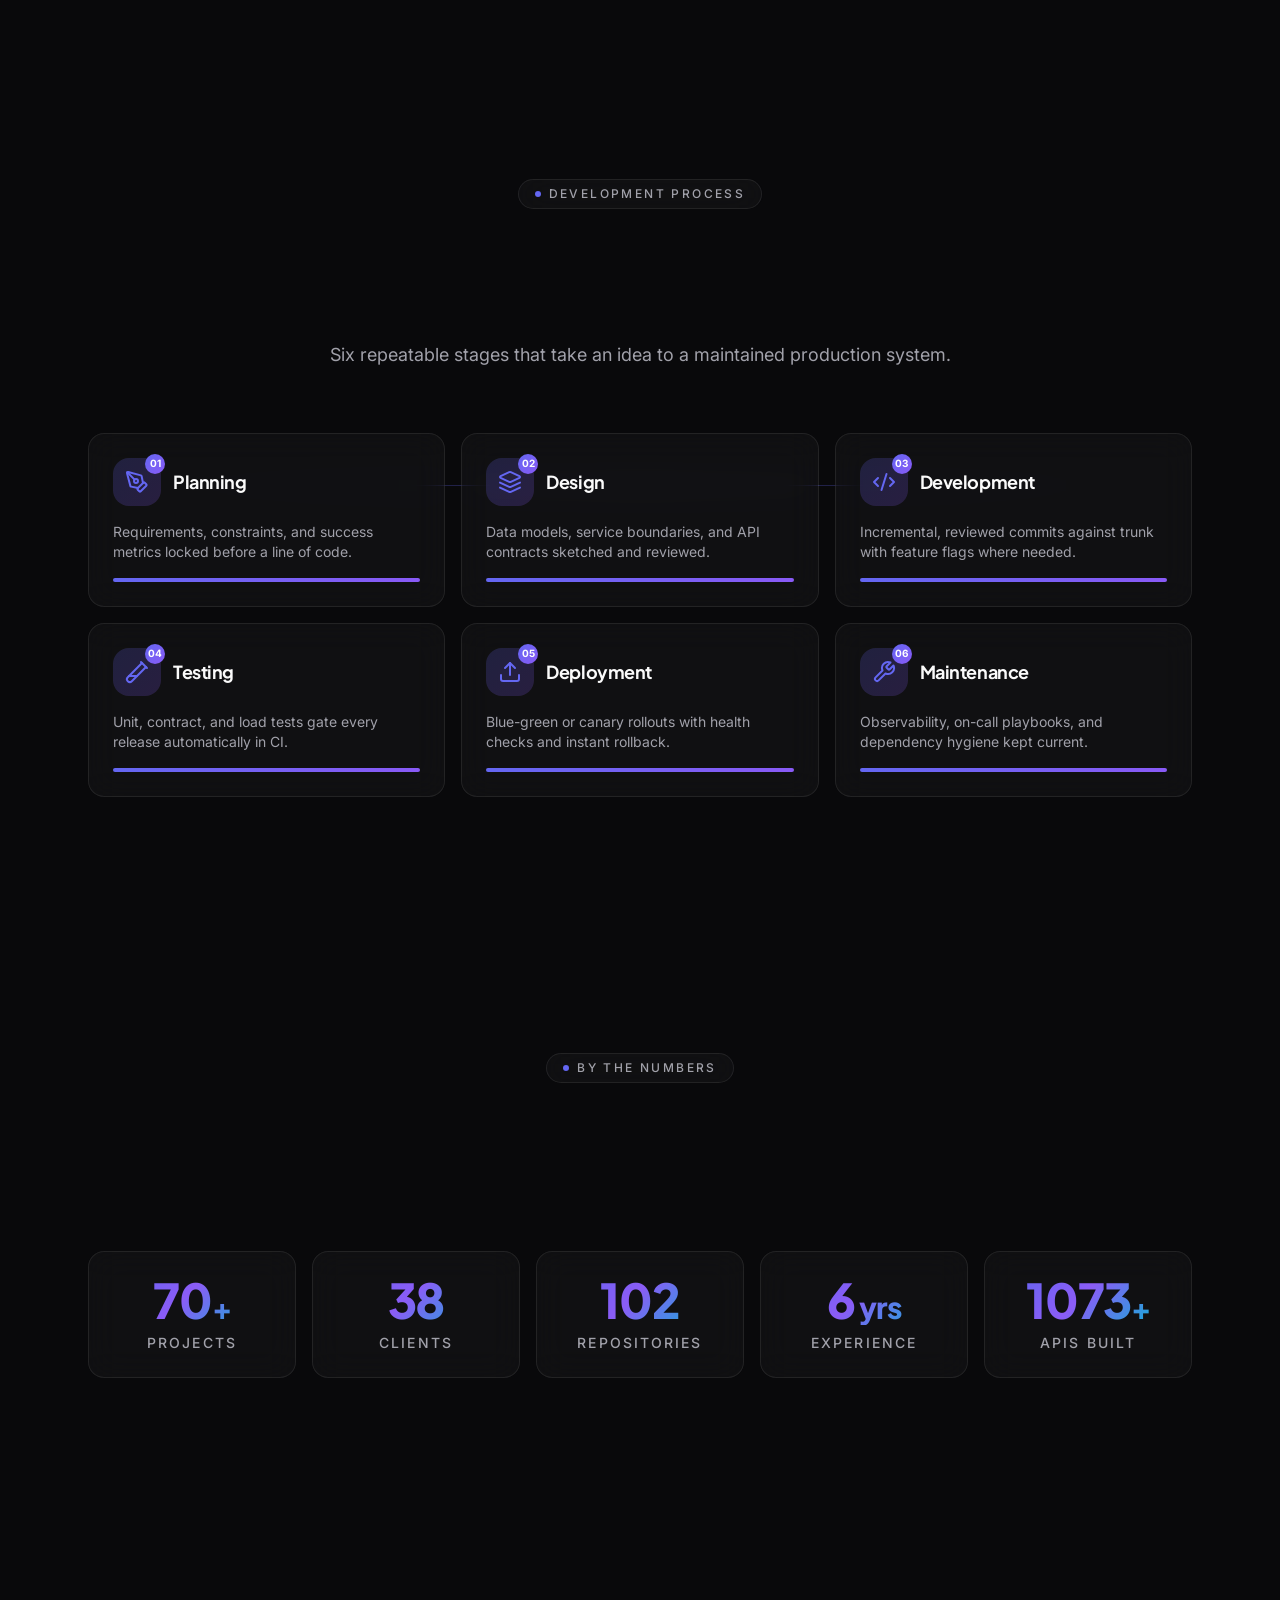
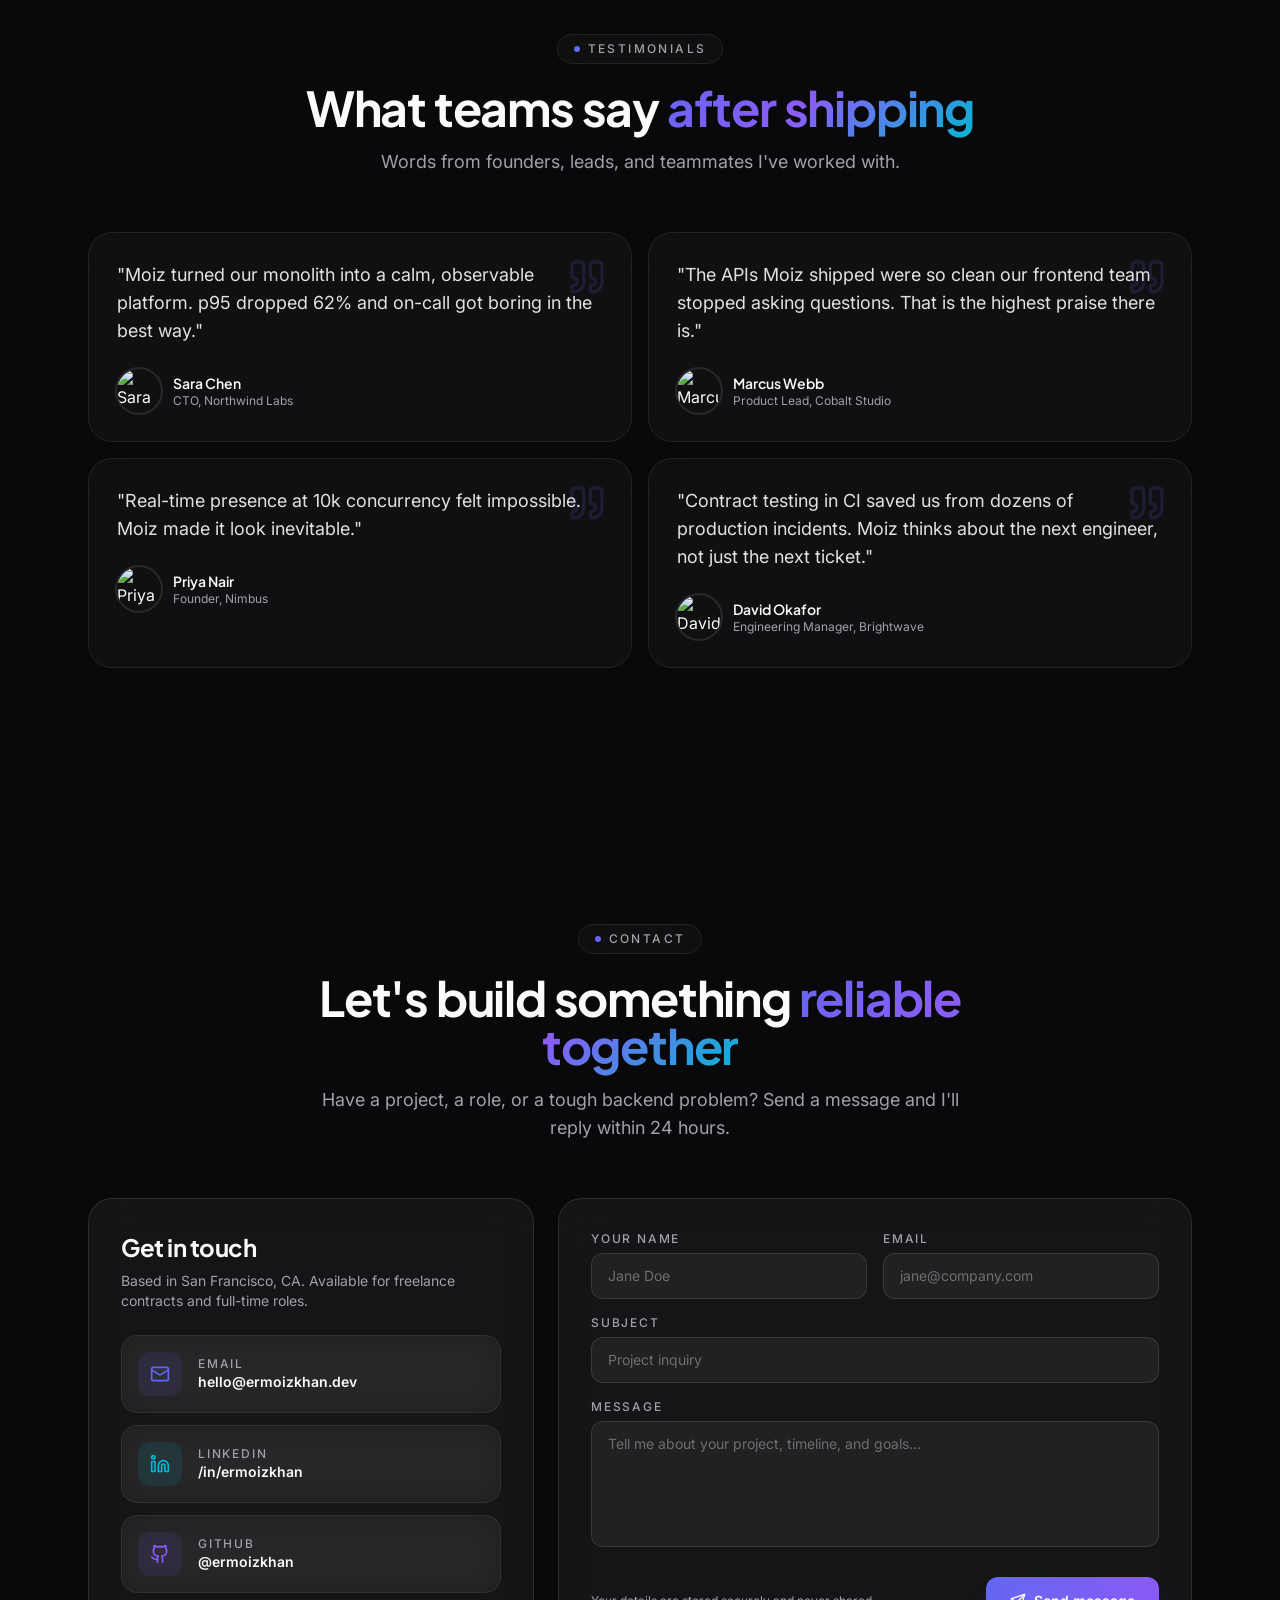
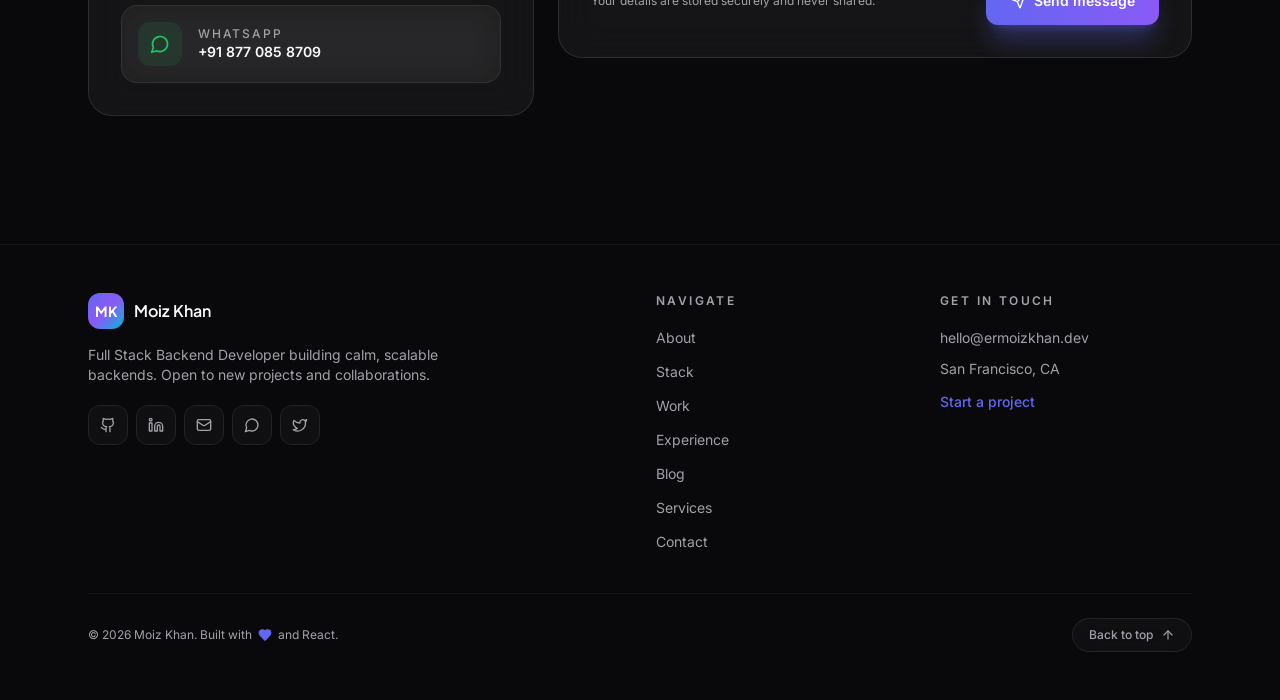
==== commit 185d87b5: "new website" ====
--- a/index.html
+++ b/index.html
@@ -1,769 +1,84 @@
-<!DOCTYPE html>
-<html lang="en">
-
-<head>
-  <meta charset="utf-8">
-  <meta content="width=device-width, initial-scale=1.0" name="viewport">
-
-  <title>My Resume</title>
-  <meta content="" name="description">
-  <meta content="" name="keywords">
-
-  <!-- Favicons -->
-  <link href="assets/img/favicon.png" rel="icon">
-  <link href="assets/img/apple-touch-icon.png" rel="apple-touch-icon">
-
-  <!-- Google Fonts -->
-  <link href="https://fonts.googleapis.com/css?family=Open+Sans:300,300i,400,400i,600,600i,700,700i|Raleway:300,300i,400,400i,500,500i,600,600i,700,700i|Poppins:300,300i,400,400i,500,500i,600,600i,700,700i" rel="stylesheet">
-
-  <!-- Vendor CSS Files -->
-  <link href="assets/vendor/aos/aos.css" rel="stylesheet">
-  <link href="assets/vendor/bootstrap/css/bootstrap.min.css" rel="stylesheet">
-  <link href="assets/vendor/bootstrap-icons/bootstrap-icons.css" rel="stylesheet">
-  <link href="assets/vendor/boxicons/css/boxicons.min.css" rel="stylesheet">
-  <link href="assets/vendor/glightbox/css/glightbox.min.css" rel="stylesheet">
-  <link href="assets/vendor/swiper/swiper-bundle.min.css" rel="stylesheet">
-
-  <!-- Template Main CSS File -->
-  <link href="assets/css/style.css" rel="stylesheet">
-
-  <!-- =======================================================
-  * Template Name: MyResume - v4.0.1
-  * Template URL: https://bootstrapmade.com/free-html-bootstrap-template-my-resume/
-  * Author: BootstrapMade.com
-  * License: https://bootstrapmade.com/license/
-  ======================================================== -->
-</head>
-
-<body>
-
-  <!-- ======= Mobile nav toggle button ======= -->
-  <!-- <button type="button" class="mobile-nav-toggle d-xl-none"><i class="bi bi-list mobile-nav-toggle"></i></button> -->
-  <i class="bi bi-list mobile-nav-toggle d-xl-none"></i>
-  <!-- ======= Header ======= -->
-  <header id="header" class="d-flex flex-column justify-content-center">
-
-    <nav id="navbar" class="navbar nav-menu">
-      <ul>
-        <li><a href="#hero" class="nav-link scrollto active"><i class="bx bx-home"></i> <span>Home</span></a></li>
-        <li><a href="#about" class="nav-link scrollto"><i class="bx bx-user"></i> <span>About</span></a></li>
-        <li><a href="#resume" class="nav-link scrollto"><i class="bx bx-file-blank"></i> <span>Resume</span></a></li>
-        <li><a href="#portfolio" class="nav-link scrollto"><i class="bx bx-book-content"></i> <span>Portfolio</span></a></li>
-        <li><a href="#services" class="nav-link scrollto"><i class="bx bx-server"></i> <span>Services</span></a></li>
-        <li><a href="#contact" class="nav-link scrollto"><i class="bx bx-envelope"></i> <span>Contact</span></a></li>
-      </ul>
-    </nav><!-- .nav-menu -->
-
-  </header><!-- End Header -->
-
-  <!-- ======= Hero Section ======= -->
-  <section id="hero" class="d-flex flex-column justify-content-center">
-    <div class="container" data-aos="zoom-in" data-aos-delay="100">
-      <h1>Moiz Khan</h1>
-      <p>I'm <span class="typed" data-typed-items="Full stack developer,Mean stack developer,Angular developer,Freelancer,Web developer"></span></p>
-      <div class="social-links">
-        <a href="#" class="twitter"><i class="bx bxl-twitter"></i></a>
-        <a href="#" class="facebook"><i class="bx bxl-facebook"></i></a>
-        <a href="#" class="instagram"><i class="bx bxl-instagram"></i></a>
-        <a href="#" class="google-plus"><i class="bx bxl-skype"></i></a>
-        <a href="#" class="linkedin"><i class="bx bxl-linkedin"></i></a>
-      </div>
-    </div>
-  </section><!-- End Hero -->
-
-  <main id="main">
-
-    <!-- ======= About Section ======= -->
-    <section id="about" class="about">
-      <div class="container" data-aos="fade-up">
-
-        <div class="section-title">
-          <h2>About</h2>
-          <p>Magnam dolores commodi suscipit. Necessitatibus eius consequatur ex aliquid fuga eum quidem. Sit sint consectetur velit. Quisquam quos quisquam cupiditate. Et nemo qui impedit suscipit alias ea. Quia fugiat sit in iste officiis commodi quidem hic quas.</p>
-        </div>
-
-        <div class="row">
-          <div class="col-lg-4">
-            <img src="assets/img/profile-img.jpg" class="img-fluid" alt="">
-          </div>
-          <div class="col-lg-8 pt-4 pt-lg-0 content">
-            <h3>Full stack devloper &amp; Backend Developer.</h3>
-            <p class="font-italic">
-              Lorem ipsum dolor sit amet, consectetur adipiscing elit, sed do eiusmod tempor incididunt ut labore et dolore
-              magna aliqua.
-            </p>
-            <div class="row">
-              <div class="col-lg-6">
-                <ul>
-                  <li><i class="bi bi-chevron-right"></i> <strong>Birthday:</strong> <span>5 June 1996</span></li>
-                  <li><i class="bi bi-chevron-right"></i> <strong>Website:</strong> <span>www.example.com</span></li>
-                  <li><i class="bi bi-chevron-right"></i> <strong>Phone:</strong> <span>+123 456 7890</span></li>
-                  <li><i class="bi bi-chevron-right"></i> <strong>City:</strong> <span>Ujjain, M.P., India</span></li>
-                </ul>
-              </div>
-              <div class="col-lg-6">
-                <ul>
-                  <li><i class="bi bi-chevron-right"></i> <strong>Age:</strong> <span>24</span></li>
-                  <li><i class="bi bi-chevron-right"></i> <strong>Degree:</strong> <span>Bachelor of Engineering</span></li>
-                  <li><i class="bi bi-chevron-right"></i> <strong>Email:</strong> <span>khanm99202@gmail.com</span></li>
-                  <li><i class="bi bi-chevron-right"></i> <strong>Freelance:</strong> <span>Available</span></li>
-                </ul>
-              </div>
-            </div>
-            <p>
-              Officiis eligendi itaque labore et dolorum mollitia officiis optio vero. Quisquam sunt adipisci omnis et ut. Nulla accusantium dolor incidunt officia tempore. Et eius omnis.
-              Cupiditate ut dicta maxime officiis quidem quia. Sed et consectetur qui quia repellendus itaque neque. Aliquid amet quidem ut quaerat cupiditate. Ab et eum qui repellendus omnis culpa magni laudantium dolores.
-            </p>
-          </div>
-        </div>
-
-      </div>
-    </section><!-- End About Section -->
-
-    <!-- ======= Facts Section ======= -->
-    <section id="facts" class="facts">
-      <div class="container" data-aos="fade-up">
-
-        <div class="section-title">
-          <h2>Facts</h2>
-          <p>Magnam dolores commodi suscipit. Necessitatibus eius consequatur ex aliquid fuga eum quidem. Sit sint consectetur velit. Quisquam quos quisquam cupiditate. Et nemo qui impedit suscipit alias ea. Quia fugiat sit in iste officiis commodi quidem hic quas.</p>
-        </div>
-
-        <div class="row">
-
-          <div class="col-lg-3 col-md-6">
-            <div class="count-box">
-              <i class="bi bi-emoji-smile"></i>
-              <span data-purecounter-start="0" data-purecounter-end="232" data-purecounter-duration="1" class="purecounter"></span>
-              <p>Happy Clients</p>
-            </div>
-          </div>
-
-          <div class="col-lg-3 col-md-6 mt-5 mt-md-0">
-            <div class="count-box">
-              <i class="bi bi-journal-richtext"></i>
-              <span data-purecounter-start="0" data-purecounter-end="521" data-purecounter-duration="1" class="purecounter"></span>
-              <p>Projects</p>
-            </div>
-          </div>
-
-          <div class="col-lg-3 col-md-6 mt-5 mt-lg-0">
-            <div class="count-box">
-              <i class="bi bi-headset"></i>
-              <span data-purecounter-start="0" data-purecounter-end="1463" data-purecounter-duration="1" class="purecounter"></span>
-              <p>Hours Of Support</p>
-            </div>
-          </div>
-
-          <div class="col-lg-3 col-md-6 mt-5 mt-lg-0">
-            <div class="count-box">
-              <i class="bi bi-award"></i>
-              <span data-purecounter-start="0" data-purecounter-end="25" data-purecounter-duration="1" class="purecounter"></span>
-              <p>Awards</p>
-            </div>
-          </div>
-
-        </div>
-
-      </div>
-    </section><!-- End Facts Section -->
-
-    <!-- ======= Skills Section ======= -->
-    <section id="skills" class="skills section-bg">
-      <div class="container" data-aos="fade-up">
-
-        <div class="section-title">
-          <h2>Skills</h2>
-          <p>Magnam dolores commodi suscipit. Necessitatibus eius consequatur ex aliquid fuga eum quidem. Sit sint consectetur velit. Quisquam quos quisquam cupiditate. Et nemo qui impedit suscipit alias ea. Quia fugiat sit in iste officiis commodi quidem hic quas.</p>
-        </div>
-
-        <div class="row skills-content">
-
-          <div class="col-lg-6">
-
-            <div class="progress">
-              <span class="skill">Node Js<i class="val">90%</i></span>
-              <div class="progress-bar-wrap">
-                <div class="progress-bar" role="progressbar" aria-valuenow="90" aria-valuemin="0" aria-valuemax="100"></div>
-              </div>
-            </div>
-			<div class="progress">
-              <span class="skill">Angular Js <i class="val">80%</i></span>
-              <div class="progress-bar-wrap">
-                <div class="progress-bar" role="progressbar" aria-valuenow="80" aria-valuemin="0" aria-valuemax="100"></div>
-              </div>
-            </div>
-
-            <div class="progress">
-              <span class="skill">Vue JS <i class="val">70%</i></span>
-              <div class="progress-bar-wrap">
-                <div class="progress-bar" role="progressbar" aria-valuenow="70" aria-valuemin="0" aria-valuemax="100"></div>
-              </div>
-            </div>
-
-            <div class="progress">
-              <span class="skill">JavaScript <i class="val">75%</i></span>
-              <div class="progress-bar-wrap">
-                <div class="progress-bar" role="progressbar" aria-valuenow="75" aria-valuemin="0" aria-valuemax="100"></div>
-              </div>
-            </div>
-			<div class="progress">
-              <span class="skill">MEAN & MEVN stack <i class="val">75%</i></span>
-              <div class="progress-bar-wrap">
-                <div class="progress-bar" role="progressbar" aria-valuenow="75" aria-valuemin="0" aria-valuemax="100"></div>
-              </div>
-            </div>
-
-          </div>
-
-          <div class="col-lg-6">
-
-            <div class="progress">
-              <span class="skill">PHP <i class="val">80%</i></span>
-              <div class="progress-bar-wrap">
-                <div class="progress-bar" role="progressbar" aria-valuenow="80" aria-valuemin="0" aria-valuemax="100"></div>
-              </div>
-            </div>
-
-            <div class="progress">
-              <span class="skill">Laravel<i class="val">80%</i></span>
-              <div class="progress-bar-wrap">
-                <div class="progress-bar" role="progressbar" aria-valuenow="80" aria-valuemin="0" aria-valuemax="100"></div>
-              </div>
-            </div>
-
-            <div class="progress">
-              <span class="skill">Codigniter <i class="val">90%</i></span>
-              <div class="progress-bar-wrap">
-                <div class="progress-bar" role="progressbar" aria-valuenow="90" aria-valuemin="0" aria-valuemax="100"></div>
-              </div>
-            </div>
-			 <div class="progress">
-              <span class="skill">HTML <i class="val">60%</i></span>
-              <div class="progress-bar-wrap">
-                <div class="progress-bar" role="progressbar" aria-valuenow="60" aria-valuemin="0" aria-valuemax="100"></div>
-              </div>
-            </div>
-			 <div class="progress">
-              <span class="skill">CSS <i class="val">50%</i></span>
-              <div class="progress-bar-wrap">
-                <div class="progress-bar" role="progressbar" aria-valuenow="50" aria-valuemin="0" aria-valuemax="100"></div>
-              </div>
-            </div>
-
-          </div>
-
-        </div>
-
-      </div>
-    </section><!-- End Skills Section -->
-
-    <!-- ======= Resume Section ======= -->
-    <section id="resume" class="resume">
-      <div class="container" data-aos="fade-up">
-
-        <div class="section-title">
-          <h2>Resume</h2>
-          <p>Magnam dolores commodi suscipit. Necessitatibus eius consequatur ex aliquid fuga eum quidem. Sit sint consectetur velit. Quisquam quos quisquam cupiditate. Et nemo qui impedit suscipit alias ea. Quia fugiat sit in iste officiis commodi quidem hic quas.</p>
-        </div>
-
-        <div class="row">
-          <div class="col-lg-6">
-            <h3 class="resume-title">Sumary</h3>
-            <div class="resume-item pb-0">
-              <h4>Brandon Johnson</h4>
-              <p><em>Innovative and deadline-driven Graphic Designer with 3+ years of experience designing and developing user-centered digital/print marketing material from initial concept to final, polished deliverable.</em></p>
-              <ul>
-                <li>Portland par 127,Orlando, FL</li>
-                <li>(123) 456-7891</li>
-                <li>alice.barkley@example.com</li>
-              </ul>
-            </div>
-
-            <h3 class="resume-title">Education</h3>
-            <div class="resume-item">
-              <h4>Master of Fine Arts &amp; Graphic Design</h4>
-              <h5>2015 - 2016</h5>
-              <p><em>Rochester Institute of Technology, Rochester, NY</em></p>
-              <p>Qui deserunt veniam. Et sed aliquam labore tempore sed quisquam iusto autem sit. Ea vero voluptatum qui ut dignissimos deleniti nerada porti sand markend</p>
-            </div>
-            <div class="resume-item">
-              <h4>Bachelor of Fine Arts &amp; Graphic Design</h4>
-              <h5>2010 - 2014</h5>
-              <p><em>Rochester Institute of Technology, Rochester, NY</em></p>
-              <p>Quia nobis sequi est occaecati aut. Repudiandae et iusto quae reiciendis et quis Eius vel ratione eius unde vitae rerum voluptates asperiores voluptatem Earum molestiae consequatur neque etlon sader mart dila</p>
-            </div>
-          </div>
-          <div class="col-lg-6">
-            <h3 class="resume-title">Professional Experience</h3>
-            <div class="resume-item">
-              <h4>Senior graphic design specialist</h4>
-              <h5>2019 - Present</h5>
-              <p><em>Experion, New York, NY </em></p>
-              <ul>
-                <li>Lead in the design, development, and implementation of the graphic, layout, and production communication materials</li>
-                <li>Delegate tasks to the 7 members of the design team and provide counsel on all aspects of the project. </li>
-                <li>Supervise the assessment of all graphic materials in order to ensure quality and accuracy of the design</li>
-                <li>Oversee the efficient use of production project budgets ranging from $2,000 - $25,000</li>
-              </ul>
-            </div>
-            <div class="resume-item">
-              <h4>Graphic design specialist</h4>
-              <h5>2017 - 2018</h5>
-              <p><em>Stepping Stone Advertising, New York, NY</em></p>
-              <ul>
-                <li>Developed numerous marketing programs (logos, brochures,infographics, presentations, and advertisements).</li>
-                <li>Managed up to 5 projects or tasks at a given time while under pressure</li>
-                <li>Recommended and consulted with clients on the most appropriate graphic design</li>
-                <li>Created 4+ design presentations and proposals a month for clients and account managers</li>
-              </ul>
-            </div>
-          </div>
-        </div>
-
-      </div>
-    </section><!-- End Resume Section -->
-
-    <!-- ======= Portfolio Section ======= -->
-    <section id="portfolio" class="portfolio section-bg">
-      <div class="container" data-aos="fade-up">
-
-        <div class="section-title">
-          <h2>Portfolio</h2>
-          <p>Magnam dolores commodi suscipit. Necessitatibus eius consequatur ex aliquid fuga eum quidem. Sit sint consectetur velit. Quisquam quos quisquam cupiditate. Et nemo qui impedit suscipit alias ea. Quia fugiat sit in iste officiis commodi quidem hic quas.</p>
-        </div>
-
-        <div class="row">
-          <div class="col-lg-12 d-flex justify-content-center" data-aos="fade-up" data-aos-delay="100">
-            <ul id="portfolio-flters">
-              <li data-filter="*" class="filter-active">All</li>
-              <li data-filter=".filter-app">App</li>
-              <li data-filter=".filter-card">Card</li>
-              <li data-filter=".filter-web">Web</li>
-            </ul>
-          </div>
-        </div>
-
-        <div class="row portfolio-container" data-aos="fade-up" data-aos-delay="200">
-
-          <div class="col-lg-4 col-md-6 portfolio-item filter-app">
-            <div class="portfolio-wrap">
-              <img src="assets/img/portfolio/portfolio-1.jpg" class="img-fluid" alt="">
-              <div class="portfolio-info">
-                <h4>App 1</h4>
-                <p>App</p>
-                <div class="portfolio-links">
-                  <a href="assets/img/portfolio/portfolio-1.jpg" data-gallery="portfolioGallery" class="portfolio-lightbox" title="App 1"><i class="bx bx-plus"></i></a>
-                  <a href="portfolio-details.html" class="portfolio-details-lightbox" data-glightbox="type: external" title="Portfolio Details"><i class="bx bx-link"></i></a>
-                </div>
-              </div>
-            </div>
-          </div>
-
-          <div class="col-lg-4 col-md-6 portfolio-item filter-web">
-            <div class="portfolio-wrap">
-              <img src="assets/img/portfolio/portfolio-2.jpg" class="img-fluid" alt="">
-              <div class="portfolio-info">
-                <h4>Web 3</h4>
-                <p>Web</p>
-                <div class="portfolio-links">
-                  <a href="assets/img/portfolio/portfolio-2.jpg" data-gallery="portfolioGallery" class="portfolio-lightbox" title="Web 3"><i class="bx bx-plus"></i></a>
-                  <a href="portfolio-details.html" class="portfolio-details-lightbox" data-glightbox="type: external" title="Portfolio Details"><i class="bx bx-link"></i></a>
-                </div>
-              </div>
-            </div>
-          </div>
-
-          <div class="col-lg-4 col-md-6 portfolio-item filter-app">
-            <div class="portfolio-wrap">
-              <img src="assets/img/portfolio/portfolio-3.jpg" class="img-fluid" alt="">
-              <div class="portfolio-info">
-                <h4>App 2</h4>
-                <p>App</p>
-                <div class="portfolio-links">
-                  <a href="assets/img/portfolio/portfolio-3.jpg" data-gallery="portfolioGallery" class="portfolio-lightbox" title="App 2"><i class="bx bx-plus"></i></a>
-                  <a href="portfolio-details.html" class="portfolio-details-lightbox" data-glightbox="type: external" title="Portfolio Details"><i class="bx bx-link"></i></a>
-                </div>
-              </div>
-            </div>
-          </div>
-
-          <div class="col-lg-4 col-md-6 portfolio-item filter-card">
-            <div class="portfolio-wrap">
-              <img src="assets/img/portfolio/portfolio-4.jpg" class="img-fluid" alt="">
-              <div class="portfolio-info">
-                <h4>Card 2</h4>
-                <p>Card</p>
-                <div class="portfolio-links">
-                  <a href="assets/img/portfolio/portfolio-4.jpg" data-gallery="portfolioGallery" class="portfolio-lightbox" title="Card 2"><i class="bx bx-plus"></i></a>
-                  <a href="portfolio-details.html" class="portfolio-details-lightbox" data-glightbox="type: external" title="Portfolio Details"><i class="bx bx-link"></i></a>
-                </div>
-              </div>
-            </div>
-          </div>
-
-          <div class="col-lg-4 col-md-6 portfolio-item filter-web">
-            <div class="portfolio-wrap">
-              <img src="assets/img/portfolio/portfolio-5.jpg" class="img-fluid" alt="">
-              <div class="portfolio-info">
-                <h4>Web 2</h4>
-                <p>Web</p>
-                <div class="portfolio-links">
-                  <a href="assets/img/portfolio/portfolio-5.jpg" data-gallery="portfolioGallery" class="portfolio-lightbox" title="Web 2"><i class="bx bx-plus"></i></a>
-                  <a href="portfolio-details.html" class="portfolio-details-lightbox" data-glightbox="type: external" title="Portfolio Details"><i class="bx bx-link"></i></a>
-                </div>
-              </div>
-            </div>
-          </div>
-
-          <div class="col-lg-4 col-md-6 portfolio-item filter-app">
-            <div class="portfolio-wrap">
-              <img src="assets/img/portfolio/portfolio-6.jpg" class="img-fluid" alt="">
-              <div class="portfolio-info">
-                <h4>App 3</h4>
-                <p>App</p>
-                <div class="portfolio-links">
-                  <a href="assets/img/portfolio/portfolio-6.jpg" data-gallery="portfolioGallery" class="portfolio-lightbox" title="App 3"><i class="bx bx-plus"></i></a>
-                  <a href="portfolio-details.html" class="portfolio-details-lightbox" data-glightbox="type: external" title="Portfolio Details"><i class="bx bx-link"></i></a>
-                </div>
-              </div>
-            </div>
-          </div>
-
-          <div class="col-lg-4 col-md-6 portfolio-item filter-card">
-            <div class="portfolio-wrap">
-              <img src="assets/img/portfolio/portfolio-7.jpg" class="img-fluid" alt="">
-              <div class="portfolio-info">
-                <h4>Card 1</h4>
-                <p>Card</p>
-                <div class="portfolio-links">
-                  <a href="assets/img/portfolio/portfolio-7.jpg" data-gallery="portfolioGallery" class="portfolio-lightbox" title="Card 1"><i class="bx bx-plus"></i></a>
-                  <a href="portfolio-details.html" class="portfolio-details-lightbox" data-glightbox="type: external" title="Portfolio Details"><i class="bx bx-link"></i></a>
-                </div>
-              </div>
-            </div>
-          </div>
-
-          <div class="col-lg-4 col-md-6 portfolio-item filter-card">
-            <div class="portfolio-wrap">
-              <img src="assets/img/portfolio/portfolio-8.jpg" class="img-fluid" alt="">
-              <div class="portfolio-info">
-                <h4>Card 3</h4>
-                <p>Card</p>
-                <div class="portfolio-links">
-                  <a href="assets/img/portfolio/portfolio-8.jpg" data-gallery="portfolioGallery" class="portfolio-lightbox" title="Card 3"><i class="bx bx-plus"></i></a>
-                  <a href="portfolio-details.html" class="portfolio-details-lightbox" data-glightbox="type: external" title="Portfolio Details"><i class="bx bx-link"></i></a>
-                </div>
-              </div>
-            </div>
-          </div>
-
-          <div class="col-lg-4 col-md-6 portfolio-item filter-web">
-            <div class="portfolio-wrap">
-              <img src="assets/img/portfolio/portfolio-9.jpg" class="img-fluid" alt="">
-              <div class="portfolio-info">
-                <h4>Web 3</h4>
-                <p>Web</p>
-                <div class="portfolio-links">
-                  <a href="assets/img/portfolio/portfolio-9.jpg" data-gallery="portfolioGallery" class="portfolio-lightbox" title="Web 3"><i class="bx bx-plus"></i></a>
-                  <a href="portfolio-details.html" class="portfolio-details-lightbox" data-glightbox="type: external" title="Portfolio Details"><i class="bx bx-link"></i></a>
-                </div>
-              </div>
-            </div>
-          </div>
-
-        </div>
-
-      </div>
-    </section><!-- End Portfolio Section -->
-
-    <!-- ======= Services Section ======= -->
-    <section id="services" class="services">
-      <div class="container" data-aos="fade-up">
-
-        <div class="section-title">
-          <h2>Services</h2>
-          <p>Magnam dolores commodi suscipit. Necessitatibus eius consequatur ex aliquid fuga eum quidem. Sit sint consectetur velit. Quisquam quos quisquam cupiditate. Et nemo qui impedit suscipit alias ea. Quia fugiat sit in iste officiis commodi quidem hic quas.</p>
-        </div>
-
-        <div class="row">
-
-          <div class="col-lg-4 col-md-6 d-flex align-items-stretch" data-aos="zoom-in" data-aos-delay="100">
-            <div class="icon-box iconbox-blue">
-              <div class="icon">
-                <svg width="100" height="100" viewBox="0 0 600 600" xmlns="http://www.w3.org/2000/svg">
-                  <path stroke="none" stroke-width="0" fill="#f5f5f5" d="M300,521.0016835830174C376.1290562159157,517.8887921683347,466.0731472004068,529.7835943286574,510.70327084640275,468.03025145048787C554.3714126377745,407.6079735673963,508.03601936045806,328.9844924480964,491.2728898941984,256.3432110539036C474.5976632858925,184.082847569629,479.9380746630129,96.60480741107993,416.23090153303,58.64404602377083C348.86323505073057,18.502131276798302,261.93793281208167,40.57373210992963,193.5410806939664,78.93577620505333C130.42746243093433,114.334589627462,98.30271207620316,179.96522072025542,76.75703585869454,249.04625023123273C51.97151888228291,328.5150500222984,13.704378332031375,421.85034740162234,66.52175969318436,486.19268352777647C119.04800174914682,550.1803526380478,217.28368757567262,524.383925680826,300,521.0016835830174"></path>
-                </svg>
-                <i class="bx bxl-dribbble"></i>
-              </div>
-              <h4><a href="">Lorem Ipsum</a></h4>
-              <p>Voluptatum deleniti atque corrupti quos dolores et quas molestias excepturi</p>
-            </div>
-          </div>
-
-          <div class="col-lg-4 col-md-6 d-flex align-items-stretch mt-4 mt-md-0" data-aos="zoom-in" data-aos-delay="200">
-            <div class="icon-box iconbox-orange ">
-              <div class="icon">
-                <svg width="100" height="100" viewBox="0 0 600 600" xmlns="http://www.w3.org/2000/svg">
-                  <path stroke="none" stroke-width="0" fill="#f5f5f5" d="M300,582.0697525312426C382.5290701553225,586.8405444964366,449.9789794690241,525.3245884688669,502.5850820975895,461.55621195738473C556.606425686781,396.0723002908107,615.8543463187945,314.28637112970534,586.6730223649479,234.56875336149918C558.9533121215079,158.8439757836574,454.9685369536778,164.00468322053177,381.49747125262974,130.76875717737553C312.15926192815925,99.40240125094834,248.97055460311594,18.661163978235184,179.8680185752513,50.54337015887873C110.5421016452524,82.52863877960104,119.82277516462835,180.83849132639028,109.12597500060166,256.43424936330496C100.08760227029461,320.3096726198365,92.17705696193138,384.0621239912766,124.79988738764834,439.7174275375508C164.83382741302287,508.01625554203684,220.96474134820875,577.5009287672846,300,582.0697525312426"></path>
-                </svg>
-                <i class="bx bx-file"></i>
-              </div>
-              <h4><a href="">Sed Perspiciatis</a></h4>
-              <p>Duis aute irure dolor in reprehenderit in voluptate velit esse cillum dolore</p>
-            </div>
-          </div>
-
-          <div class="col-lg-4 col-md-6 d-flex align-items-stretch mt-4 mt-lg-0" data-aos="zoom-in" data-aos-delay="300">
-            <div class="icon-box iconbox-pink">
-              <div class="icon">
-                <svg width="100" height="100" viewBox="0 0 600 600" xmlns="http://www.w3.org/2000/svg">
-                  <path stroke="none" stroke-width="0" fill="#f5f5f5" d="M300,541.5067337569781C382.14930387511276,545.0595476570109,479.8736841581634,548.3450877840088,526.4010558755058,480.5488172755941C571.5218469581645,414.80211281144784,517.5187510058486,332.0715597781072,496.52539010469104,255.14436215662573C477.37192572678356,184.95920475031193,473.57363656557914,105.61284051026155,413.0603344069578,65.22779650032875C343.27470386102294,18.654635553484475,251.2091493199835,5.337323636656869,175.0934190732945,40.62881213300186C97.87086631185822,76.43348514350839,51.98124368387456,156.15599469081315,36.44837278890362,239.84606092416172C21.716077023791087,319.22268207091537,43.775223500013084,401.1760424656574,96.891909868211,461.97329694683043C147.22146801428983,519.5804099606455,223.5754009179313,538.201503339737,300,541.5067337569781"></path>
-                </svg>
-                <i class="bx bx-tachometer"></i>
-              </div>
-              <h4><a href="">Magni Dolores</a></h4>
-              <p>Excepteur sint occaecat cupidatat non proident, sunt in culpa qui officia</p>
-            </div>
-          </div>
-
-          <div class="col-lg-4 col-md-6 d-flex align-items-stretch mt-4" data-aos="zoom-in" data-aos-delay="100">
-            <div class="icon-box iconbox-yellow">
-              <div class="icon">
-                <svg width="100" height="100" viewBox="0 0 600 600" xmlns="http://www.w3.org/2000/svg">
-                  <path stroke="none" stroke-width="0" fill="#f5f5f5" d="M300,503.46388370962813C374.79870501325706,506.71871716319447,464.8034551963731,527.1746412648533,510.4981551193396,467.86667711651364C555.9287308511215,408.9015244558933,512.6030010748507,327.5744911775523,490.211057578863,256.5855673507754C471.097692560561,195.9906835881958,447.69079081568157,138.11976852964426,395.19560036434837,102.3242989838813C329.3053358748298,57.3949838291264,248.02791733380457,8.279543830951368,175.87071277845988,42.242879143198664C103.41431057327972,76.34704239035025,93.79494320519305,170.9812938413882,81.28167332365135,250.07896920659033C70.17666984294237,320.27484674793965,64.84698225790005,396.69656628748305,111.28512138212992,450.4950937839243C156.20124167950087,502.5303643271138,231.32542653798444,500.4755392045468,300,503.46388370962813"></path>
-                </svg>
-                <i class="bx bx-layer"></i>
-              </div>
-              <h4><a href="">Nemo Enim</a></h4>
-              <p>At vero eos et accusamus et iusto odio dignissimos ducimus qui blanditiis</p>
-            </div>
-          </div>
-
-          <div class="col-lg-4 col-md-6 d-flex align-items-stretch mt-4" data-aos="zoom-in" data-aos-delay="200">
-            <div class="icon-box iconbox-red">
-              <div class="icon">
-                <svg width="100" height="100" viewBox="0 0 600 600" xmlns="http://www.w3.org/2000/svg">
-                  <path stroke="none" stroke-width="0" fill="#f5f5f5" d="M300,532.3542879108572C369.38199826031484,532.3153073249985,429.10787420159085,491.63046689027357,474.5244479745417,439.17860296908856C522.8885846962883,383.3225815378663,569.1668002868075,314.3205725914397,550.7432151929288,242.7694973846089C532.6665558377875,172.5657663291529,456.2379748765914,142.6223662098291,390.3689995646985,112.34683881706744C326.66090330228417,83.06452184765237,258.84405631176094,53.51806209861945,193.32584062364296,78.48882559362697C121.61183558270385,105.82097193414197,62.805066853699245,167.19869350419734,48.57481801355237,242.6138429142374C34.843463184063346,315.3850353017275,76.69343916112496,383.4422959591041,125.22947124332185,439.3748458443577C170.7312796277747,491.8107796887764,230.57421082200815,532.3932930995766,300,532.3542879108572"></path>
-                </svg>
-                <i class="bx bx-slideshow"></i>
-              </div>
-              <h4><a href="">Dele Cardo</a></h4>
-              <p>Quis consequatur saepe eligendi voluptatem consequatur dolor consequuntur</p>
-            </div>
-          </div>
-
-          <div class="col-lg-4 col-md-6 d-flex align-items-stretch mt-4" data-aos="zoom-in" data-aos-delay="300">
-            <div class="icon-box iconbox-teal">
-              <div class="icon">
-                <svg width="100" height="100" viewBox="0 0 600 600" xmlns="http://www.w3.org/2000/svg">
-                  <path stroke="none" stroke-width="0" fill="#f5f5f5" d="M300,566.797414625762C385.7384707136149,576.1784315230908,478.7894351017131,552.8928747891023,531.9192734346935,484.94944893311C584.6109503024035,417.5663521118492,582.489472248146,322.67544863468447,553.9536738515405,242.03673114598146C529.1557734026468,171.96086150256528,465.24506316201064,127.66468636344209,395.9583748389544,100.7403814666027C334.2173773831606,76.7482773500951,269.4350130405921,84.62216499799875,207.1952322260088,107.2889140133804C132.92018162631612,134.33871894543012,41.79353780512637,160.00259165414826,22.644507872594943,236.69541883565114C3.319112789854554,314.0945973066697,72.72355303640163,379.243833228382,124.04198916343866,440.3218312028393C172.9286146004772,498.5055451809895,224.45579914871206,558.5317968840102,300,566.797414625762"></path>
-                </svg>
-                <i class="bx bx-arch"></i>
-              </div>
-              <h4><a href="">Divera Don</a></h4>
-              <p>Modi nostrum vel laborum. Porro fugit error sit minus sapiente sit aspernatur</p>
-            </div>
-          </div>
-
-        </div>
-
-      </div>
-    </section><!-- End Services Section -->
-
-    <!-- ======= Testimonials Section ======= -->
-    <section id="testimonials" class="testimonials section-bg">
-      <div class="container" data-aos="fade-up">
-
-        <div class="section-title">
-          <h2>Testimonials</h2>
-        </div>
-
-        <div class="testimonials-slider swiper-container" data-aos="fade-up" data-aos-delay="100">
-          <div class="swiper-wrapper">
-
-            <div class="swiper-slide">
-              <div class="testimonial-item">
-                <img src="assets/img/testimonials/testimonials-1.jpg" class="testimonial-img" alt="">
-                <h3>Saul Goodman</h3>
-                <h4>Ceo &amp; Founder</h4>
-                <p>
-                  <i class="bx bxs-quote-alt-left quote-icon-left"></i>
-                  Proin iaculis purus consequat sem cure digni ssim donec porttitora entum suscipit rhoncus. Accusantium quam, ultricies eget id, aliquam eget nibh et. Maecen aliquam, risus at semper.
-                  <i class="bx bxs-quote-alt-right quote-icon-right"></i>
-                </p>
-              </div>
-            </div><!-- End testimonial item -->
-
-            <div class="swiper-slide">
-              <div class="testimonial-item">
-                <img src="assets/img/testimonials/testimonials-2.jpg" class="testimonial-img" alt="">
-                <h3>Sara Wilsson</h3>
-                <h4>Designer</h4>
-                <p>
-                  <i class="bx bxs-quote-alt-left quote-icon-left"></i>
-                  Export tempor illum tamen malis malis eram quae irure esse labore quem cillum quid cillum eram malis quorum velit fore eram velit sunt aliqua noster fugiat irure amet legam anim culpa.
-                  <i class="bx bxs-quote-alt-right quote-icon-right"></i>
-                </p>
-              </div>
-            </div><!-- End testimonial item -->
-
-            <div class="swiper-slide">
-              <div class="testimonial-item">
-                <img src="assets/img/testimonials/testimonials-3.jpg" class="testimonial-img" alt="">
-                <h3>Jena Karlis</h3>
-                <h4>Store Owner</h4>
-                <p>
-                  <i class="bx bxs-quote-alt-left quote-icon-left"></i>
-                  Enim nisi quem export duis labore cillum quae magna enim sint quorum nulla quem veniam duis minim tempor labore quem eram duis noster aute amet eram fore quis sint minim.
-                  <i class="bx bxs-quote-alt-right quote-icon-right"></i>
-                </p>
-              </div>
-            </div><!-- End testimonial item -->
-
-            <div class="swiper-slide">
-              <div class="testimonial-item">
-                <img src="assets/img/testimonials/testimonials-4.jpg" class="testimonial-img" alt="">
-                <h3>Matt Brandon</h3>
-                <h4>Freelancer</h4>
-                <p>
-                  <i class="bx bxs-quote-alt-left quote-icon-left"></i>
-                  Fugiat enim eram quae cillum dolore dolor amet nulla culpa multos export minim fugiat minim velit minim dolor enim duis veniam ipsum anim magna sunt elit fore quem dolore labore illum veniam.
-                  <i class="bx bxs-quote-alt-right quote-icon-right"></i>
-                </p>
-              </div>
-            </div><!-- End testimonial item -->
-
-            <div class="swiper-slide">
-              <div class="testimonial-item">
-                <img src="assets/img/testimonials/testimonials-5.jpg" class="testimonial-img" alt="">
-                <h3>John Larson</h3>
-                <h4>Entrepreneur</h4>
-                <p>
-                  <i class="bx bxs-quote-alt-left quote-icon-left"></i>
-                  Quis quorum aliqua sint quem legam fore sunt eram irure aliqua veniam tempor noster veniam enim culpa labore duis sunt culpa nulla illum cillum fugiat legam esse veniam culpa fore nisi cillum quid.
-                  <i class="bx bxs-quote-alt-right quote-icon-right"></i>
-                </p>
-              </div>
-            </div><!-- End testimonial item -->
-
-          </div>
-          <div class="swiper-pagination"></div>
-        </div>
-
-      </div>
-    </section><!-- End Testimonials Section -->
-
-    <!-- ======= Contact Section ======= -->
-    <section id="contact" class="contact">
-      <div class="container" data-aos="fade-up">
-
-        <div class="section-title">
-          <h2>Contact</h2>
-        </div>
-
-        <div class="row mt-1">
-
-          <div class="col-lg-4">
-            <div class="info">
-              <div class="address">
-                <i class="bi bi-geo-alt"></i>
-                <h4>Location:</h4>
-                <p>A108 Adam Street, New York, NY 535022</p>
-              </div>
-
-              <div class="email">
-                <i class="bi bi-envelope"></i>
-                <h4>Email:</h4>
-                <p>info@example.com</p>
-              </div>
-
-              <div class="phone">
-                <i class="bi bi-phone"></i>
-                <h4>Call:</h4>
-                <p>+1 5589 55488 55s</p>
-              </div>
-
-            </div>
-
-          </div>
-
-          <div class="col-lg-8 mt-5 mt-lg-0">
-
-            <form action="forms/contact.php" method="post" role="form" class="php-email-form">
-              <div class="row">
-                <div class="col-md-6 form-group">
-                  <input type="text" name="name" class="form-control" id="name" placeholder="Your Name" required>
-                </div>
-                <div class="col-md-6 form-group mt-3 mt-md-0">
-                  <input type="email" class="form-control" name="email" id="email" placeholder="Your Email" required>
-                </div>
-              </div>
-              <div class="form-group mt-3">
-                <input type="text" class="form-control" name="subject" id="subject" placeholder="Subject" required>
-              </div>
-              <div class="form-group mt-3">
-                <textarea class="form-control" name="message" rows="5" placeholder="Message" required></textarea>
-              </div>
-              <div class="my-3">
-                <div class="loading">Loading</div>
-                <div class="error-message"></div>
-                <div class="sent-message">Your message has been sent. Thank you!</div>
-              </div>
-              <div class="text-center"><button type="submit">Send Message</button></div>
-            </form>
-
-          </div>
-
-        </div>
-
-      </div>
-    </section><!-- End Contact Section -->
-
-  </main><!-- End #main -->
-
-  <!-- ======= Footer ======= -->
-  <footer id="footer">
-    <div class="container">
-      <h3>Moiz Khan</h3>
-      <p>Et aut eum quis fuga eos sunt ipsa nihil. Labore corporis magni eligendi fuga maxime saepe commodi placeat.</p>
-      <div class="social-links">
-        <a href="#" class="twitter"><i class="bx bxl-twitter"></i></a>
-        <a href="#" class="facebook"><i class="bx bxl-facebook"></i></a>
-        <a href="#" class="instagram"><i class="bx bxl-instagram"></i></a>
-        <a href="#" class="google-plus"><i class="bx bxl-skype"></i></a>
-        <a href="#" class="linkedin"><i class="bx bxl-linkedin"></i></a>
-      </div>
-      <div class="copyright">
-        &copy; Copyright <strong><span>My Resume</span></strong>. All Rights Reserved
-      </div>
-      <div class="credits">
-        <!-- All the links in the footer should remain intact. -->
-        <!-- You can delete the links only if you purchased the pro version. -->
-        <!-- Licensing information: [license-url] -->
-        <!-- Purchase the pro version with working PHP/AJAX contact form: https://bootstrapmade.com/free-html-bootstrap-template-my-resume/ -->
-        Designed by <a href="https://bootstrapmade.com/">BootstrapMade</a>
-      </div>
-    </div>
-  </footer><!-- End Footer -->
-
-  <div id="preloader"></div>
-  <a href="#" class="back-to-top d-flex align-items-center justify-content-center"><i class="bi bi-arrow-up-short"></i></a>
-
-  <!-- Vendor JS Files -->
-  <script src="assets/vendor/aos/aos.js"></script>
-  <script src="assets/vendor/bootstrap/js/bootstrap.bundle.min.js"></script>
-  <script src="assets/vendor/glightbox/js/glightbox.min.js"></script>
-  <script src="assets/vendor/isotope-layout/isotope.pkgd.min.js"></script>
-  <script src="assets/vendor/php-email-form/validate.js"></script>
-  <script src="assets/vendor/purecounter/purecounter.js"></script>
-  <script src="assets/vendor/swiper/swiper-bundle.min.js"></script>
-  <script src="assets/vendor/typed.js/typed.min.js"></script>
-  <script src="assets/vendor/waypoints/noframework.waypoints.js"></script>
-
-  <!-- Template Main JS File -->
-  <script src="assets/js/main.js"></script>
-
-</body>
-
-</html>+<!doctype html>
+<html lang="en" class="dark">
+  <head>
+    <meta charset="UTF-8" />
+    <link rel="icon" type="image/svg+xml" href="/favicon.svg" />
+    <meta
+      name="viewport"
+      content="width=device-width, initial-scale=1.0, viewport-fit=cover"
+    />
+    <meta name="theme-color" content="#09090B" />
+
+    <title>Moiz Khan — Full Stack Backend Developer</title>
+    <meta
+      name="description"
+      content="Moiz Khan is a Full Stack Backend Developer specializing in scalable APIs, microservices, real-time systems, and cloud architecture. Explore featured projects, blog, services, and experience."
+    />
+    <meta name="author" content="Moiz Khan" />
+    <meta
+      name="keywords"
+      content="Full Stack Developer, Backend Developer, Node.js, Express, Laravel, Microservices, REST API, TypeScript, Portfolio, Moiz Khan"
+    />
+    <link rel="canonical" href="https://ermoizkhan.dev" />
+    <link rel="manifest" href="/manifest.webmanifest" />
+
+    <meta property="og:type" content="website" />
+    <meta property="og:url" content="https://ermoizkhan.dev" />
+    <meta
+      property="og:title"
+      content="Moiz Khan — Full Stack Backend Developer"
+    />
+    <meta
+      property="og:description"
+      content="Scalable APIs, microservices, real-time systems, and cloud architecture. Explore featured projects, blog, services, and experience."
+    />
+    <meta property="og:image" content="https://ermoizkhan.dev/og-image.png" />
+    <meta name="twitter:card" content="summary_large_image" />
+    <meta
+      name="twitter:title"
+      content="Moiz Khan — Full Stack Backend Developer"
+    />
+    <meta
+      name="twitter:description"
+      content="Scalable APIs, microservices, real-time systems, and cloud architecture."
+    />
+    <meta name="twitter:image" content="https://ermoizkhan.dev/og-image.png" />
+
+    <link rel="preconnect" href="https://fonts.googleapis.com" />
+    <link rel="preconnect" href="https://fonts.gstatic.com" crossorigin />
+    <link
+      href="https://fonts.googleapis.com/css2?family=Inter:wght@400;500;600;700&family=Plus+Jakarta+Sans:wght@500;600;700;800&family=JetBrains+Mono:wght@400;500&display=swap"
+      rel="stylesheet"
+    />
+
+    <script type="application/ld+json">
+      {
+        "@context": "https://schema.org",
+        "@type": "Person",
+        "name": "Moiz Khan",
+        "jobTitle": "Full Stack Backend Developer",
+        "url": "https://ermoizkhan.dev",
+        "sameAs": [
+          "https://github.com/ermoizkhan",
+          "https://linkedin.com/in/ermoizkhan",
+          "https://twitter.com/ermoizkhan"
+        ],
+        "knowsAbout": [
+          "Node.js",
+          "Laravel",
+          "Microservices",
+          "REST APIs",
+          "PostgreSQL",
+          "Docker",
+          "TypeScript"
+        ]
+      }
+    </script>
+    <script type="module" crossorigin src="/assets/index-BwnVLpjG.js"></script>
+    <link rel="stylesheet" crossorigin href="/assets/index-Dr8gWs80.css">
+  <link rel="manifest" href="/manifest.webmanifest"><script id="vite-plugin-pwa:register-sw" src="/registerSW.js"></script></head>
+  <body>
+    <div id="root"></div>+
+  </body>
+</html>
--- a/assets/index-Dr8gWs80.css
+++ b/assets/index-Dr8gWs80.css
@@ -0,0 +1 @@
+*,:before,:after{--tw-border-spacing-x: 0;--tw-border-spacing-y: 0;--tw-translate-x: 0;--tw-translate-y: 0;--tw-rotate: 0;--tw-skew-x: 0;--tw-skew-y: 0;--tw-scale-x: 1;--tw-scale-y: 1;--tw-pan-x: ;--tw-pan-y: ;--tw-pinch-zoom: ;--tw-scroll-snap-strictness: proximity;--tw-gradient-from-position: ;--tw-gradient-via-position: ;--tw-gradient-to-position: ;--tw-ordinal: ;--tw-slashed-zero: ;--tw-numeric-figure: ;--tw-numeric-spacing: ;--tw-numeric-fraction: ;--tw-ring-inset: ;--tw-ring-offset-width: 0px;--tw-ring-offset-color: #fff;--tw-ring-color: rgb(59 130 246 / .5);--tw-ring-offset-shadow: 0 0 #0000;--tw-ring-shadow: 0 0 #0000;--tw-shadow: 0 0 #0000;--tw-shadow-colored: 0 0 #0000;--tw-blur: ;--tw-brightness: ;--tw-contrast: ;--tw-grayscale: ;--tw-hue-rotate: ;--tw-invert: ;--tw-saturate: ;--tw-sepia: ;--tw-drop-shadow: ;--tw-backdrop-blur: ;--tw-backdrop-brightness: ;--tw-backdrop-contrast: ;--tw-backdrop-grayscale: ;--tw-backdrop-hue-rotate: ;--tw-backdrop-invert: ;--tw-backdrop-opacity: ;--tw-backdrop-saturate: ;--tw-backdrop-sepia: ;--tw-contain-size: ;--tw-contain-layout: ;--tw-contain-paint: ;--tw-contain-style: }::backdrop{--tw-border-spacing-x: 0;--tw-border-spacing-y: 0;--tw-translate-x: 0;--tw-translate-y: 0;--tw-rotate: 0;--tw-skew-x: 0;--tw-skew-y: 0;--tw-scale-x: 1;--tw-scale-y: 1;--tw-pan-x: ;--tw-pan-y: ;--tw-pinch-zoom: ;--tw-scroll-snap-strictness: proximity;--tw-gradient-from-position: ;--tw-gradient-via-position: ;--tw-gradient-to-position: ;--tw-ordinal: ;--tw-slashed-zero: ;--tw-numeric-figure: ;--tw-numeric-spacing: ;--tw-numeric-fraction: ;--tw-ring-inset: ;--tw-ring-offset-width: 0px;--tw-ring-offset-color: #fff;--tw-ring-color: rgb(59 130 246 / .5);--tw-ring-offset-shadow: 0 0 #0000;--tw-ring-shadow: 0 0 #0000;--tw-shadow: 0 0 #0000;--tw-shadow-colored: 0 0 #0000;--tw-blur: ;--tw-brightness: ;--tw-contrast: ;--tw-grayscale: ;--tw-hue-rotate: ;--tw-invert: ;--tw-saturate: ;--tw-sepia: ;--tw-drop-shadow: ;--tw-backdrop-blur: ;--tw-backdrop-brightness: ;--tw-backdrop-contrast: ;--tw-backdrop-grayscale: ;--tw-backdrop-hue-rotate: ;--tw-backdrop-invert: ;--tw-backdrop-opacity: ;--tw-backdrop-saturate: ;--tw-backdrop-sepia: ;--tw-contain-size: ;--tw-contain-layout: ;--tw-contain-paint: ;--tw-contain-style: }*,:before,:after{box-sizing:border-box;border-width:0;border-style:solid;border-color:#e5e7eb}:before,:after{--tw-content: ""}html,:host{line-height:1.5;-webkit-text-size-adjust:100%;-moz-tab-size:4;-o-tab-size:4;tab-size:4;font-family:ui-sans-serif,system-ui,sans-serif,"Apple Color Emoji","Segoe UI Emoji",Segoe UI Symbol,"Noto Color Emoji";font-feature-settings:normal;font-variation-settings:normal;-webkit-tap-highlight-color:transparent}body{margin:0;line-height:inherit}hr{height:0;color:inherit;border-top-width:1px}abbr:where([title]){-webkit-text-decoration:underline dotted;text-decoration:underline dotted}h1,h2,h3,h4,h5,h6{font-size:inherit;font-weight:inherit}a{color:inherit;text-decoration:inherit}b,strong{font-weight:bolder}code,kbd,samp,pre{font-family:ui-monospace,SFMono-Regular,Menlo,Monaco,Consolas,Liberation Mono,Courier New,monospace;font-feature-settings:normal;font-variation-settings:normal;font-size:1em}small{font-size:80%}sub,sup{font-size:75%;line-height:0;position:relative;vertical-align:baseline}sub{bottom:-.25em}sup{top:-.5em}table{text-indent:0;border-color:inherit;border-collapse:collapse}button,input,optgroup,select,textarea{font-family:inherit;font-feature-settings:inherit;font-variation-settings:inherit;font-size:100%;font-weight:inherit;line-height:inherit;letter-spacing:inherit;color:inherit;margin:0;padding:0}button,select{text-transform:none}button,input:where([type=button]),input:where([type=reset]),input:where([type=submit]){-webkit-appearance:button;background-color:transparent;background-image:none}:-moz-focusring{outline:auto}:-moz-ui-invalid{box-shadow:none}progress{vertical-align:baseline}::-webkit-inner-spin-button,::-webkit-outer-spin-button{height:auto}[type=search]{-webkit-appearance:textfield;outline-offset:-2px}::-webkit-search-decoration{-webkit-appearance:none}::-webkit-file-upload-button{-webkit-appearance:button;font:inherit}summary{display:list-item}blockquote,dl,dd,h1,h2,h3,h4,h5,h6,hr,figure,p,pre{margin:0}fieldset{margin:0;padding:0}legend{padding:0}ol,ul,menu{list-style:none;margin:0;padding:0}dialog{padding:0}textarea{resize:vertical}input::-moz-placeholder,textarea::-moz-placeholder{opacity:1;color:#9ca3af}input::placeholder,textarea::placeholder{opacity:1;color:#9ca3af}button,[role=button]{cursor:pointer}:disabled{cursor:default}img,svg,video,canvas,audio,iframe,embed,object{display:block;vertical-align:middle}img,video{max-width:100%;height:auto}[hidden]:where(:not([hidden=until-found])){display:none}:root,.dark{--background: 240 6% 3.9%;--background-solid: #09090b;--foreground: 0 0% 98%;--card: 240 5% 6%;--card-foreground: 0 0% 98%;--popover: 240 6% 5%;--popover-foreground: 0 0% 98%;--primary: 239 84% 67%;--primary-foreground: 0 0% 100%;--secondary: 258 90% 66%;--secondary-foreground: 0 0% 100%;--muted: 240 4% 12%;--muted-foreground: 240 5% 65%;--accent: 189 94% 43%;--accent-foreground: 0 0% 100%;--destructive: 0 84% 60%;--destructive-foreground: 0 0% 98%;--success: 142 71% 45%;--border: 240 5% 14%;--input: 240 5% 14%;--ring: 239 84% 67%;--radius: .85rem;--glass-bg: rgba(255, 255, 255, .03);--glass-border: rgba(255, 255, 255, .08);--glass-bg-strong: rgba(255, 255, 255, .05);--glass-border-strong: rgba(255, 255, 255, .1);--grid-line: rgba(255, 255, 255, .04)}.light{--background: 220 30% 98%;--background-solid: #f4f6fb;--foreground: 222 24% 12%;--card: 0 0% 100%;--card-foreground: 222 24% 12%;--popover: 0 0% 100%;--popover-foreground: 222 24% 12%;--primary: 239 84% 60%;--primary-foreground: 0 0% 100%;--secondary: 258 80% 60%;--secondary-foreground: 0 0% 100%;--muted: 220 20% 94%;--muted-foreground: 222 14% 42%;--accent: 189 80% 40%;--accent-foreground: 0 0% 100%;--destructive: 0 78% 58%;--destructive-foreground: 0 0% 100%;--success: 142 65% 40%;--border: 222 18% 88%;--input: 222 18% 88%;--ring: 239 84% 60%;--glass-bg: rgba(255, 255, 255, .6);--glass-border: rgba(15, 23, 42, .08);--glass-bg-strong: rgba(255, 255, 255, .75);--glass-border-strong: rgba(15, 23, 42, .12);--grid-line: rgba(15, 23, 42, .05)}*{border-color:hsl(var(--border))}html{scroll-behavior:smooth;-webkit-font-smoothing:antialiased;-moz-osx-font-smoothing:grayscale}body{background-color:hsl(var(--background));color:hsl(var(--foreground));font-family:Inter,system-ui,sans-serif;overflow-x:hidden;background-color:var(--background-solid)}h1,h2,h3,h4,h5{font-family:Plus Jakarta Sans,Inter,sans-serif;letter-spacing:-.02em}::-moz-selection{background:hsl(var(--primary) / .3);color:#fff}::selection{background:hsl(var(--primary) / .3);color:#fff}.pointer-events-none{pointer-events:none}.fixed{position:fixed}.absolute{position:absolute}.relative{position:relative}.inset-0{top:0;right:0;bottom:0;left:0}.inset-x-0{left:0;right:0}.inset-x-4{left:1rem;right:1rem}.-bottom-1\/4{bottom:-25%}.-left-12{left:-3rem}.-right-1{right:-.25rem}.-right-1\/4{right:-25%}.-right-10{right:-2.5rem}.-right-8{right:-2rem}.-top-1{top:-.25rem}.-top-1\/4{top:-25%}.-top-10{top:-2.5rem}.-top-40{top:-10rem}.-top-8{top:-2rem}.-top-px{top:-1px}.bottom-0{bottom:0}.bottom-2{bottom:.5rem}.bottom-4{bottom:1rem}.bottom-6{bottom:1.5rem}.left-0{left:0}.left-1\/2{left:50%}.left-1\/3{left:33.333333%}.left-1\/4{left:25%}.left-4{left:1rem}.right-0{right:0}.right-4{right:1rem}.right-6{right:1.5rem}.top-0{top:0}.top-1\/3{top:33.333333%}.top-2{top:.5rem}.top-24{top:6rem}.top-3{top:.75rem}.top-4{top:1rem}.top-6{top:1.5rem}.top-\[3\.25rem\]{top:3.25rem}.-z-10{z-index:-10}.z-10{z-index:10}.z-40{z-index:40}.z-50{z-index:50}.z-\[100\]{z-index:100}.z-\[55\]{z-index:55}.z-\[70\]{z-index:70}.z-\[80\]{z-index:80}.z-\[90\]{z-index:90}.z-\[95\]{z-index:95}.mx-auto{margin-left:auto;margin-right:auto}.mb-1{margin-bottom:.25rem}.mb-1\.5{margin-bottom:.375rem}.mb-10{margin-bottom:2.5rem}.mb-4{margin-bottom:1rem}.ml-0\.5{margin-left:.125rem}.ml-12{margin-left:3rem}.ml-2{margin-left:.5rem}.mt-1{margin-top:.25rem}.mt-1\.5{margin-top:.375rem}.mt-10{margin-top:2.5rem}.mt-12{margin-top:3rem}.mt-14{margin-top:3.5rem}.mt-16{margin-top:4rem}.mt-2{margin-top:.5rem}.mt-3{margin-top:.75rem}.mt-4{margin-top:1rem}.mt-5{margin-top:1.25rem}.mt-6{margin-top:1.5rem}.mt-8{margin-top:2rem}.mt-9{margin-top:2.25rem}.block{display:block}.inline-block{display:inline-block}.flex{display:flex}.inline-flex{display:inline-flex}.grid{display:grid}.hidden{display:none}.aspect-\[16\/10\]{aspect-ratio:16/10}.aspect-\[16\/9\]{aspect-ratio:16/9}.aspect-\[4\/5\]{aspect-ratio:4/5}.h-0\.5{height:.125rem}.h-1{height:.25rem}.h-1\.5{height:.375rem}.h-10{height:2.5rem}.h-11{height:2.75rem}.h-12{height:3rem}.h-16{height:4rem}.h-2{height:.5rem}.h-2\.5{height:.625rem}.h-20{height:5rem}.h-24{height:6rem}.h-3{height:.75rem}.h-3\.5{height:.875rem}.h-32{height:8rem}.h-4{height:1rem}.h-5{height:1.25rem}.h-6{height:1.5rem}.h-7{height:1.75rem}.h-8{height:2rem}.h-9{height:2.25rem}.h-\[420px\]{height:420px}.h-\[480px\]{height:480px}.h-\[520px\]{height:520px}.h-\[70vh\]{height:70vh}.h-\[80vh\]{height:80vh}.h-full{height:100%}.h-px{height:1px}.max-h-\[50vh\]{max-height:50vh}.max-h-\[85vh\]{max-height:85vh}.min-h-\[2\.5rem\]{min-height:2.5rem}.min-h-screen{min-height:100vh}.w-0{width:0px}.w-1{width:.25rem}.w-1\.5{width:.375rem}.w-10{width:2.5rem}.w-11{width:2.75rem}.w-12{width:3rem}.w-16{width:4rem}.w-2{width:.5rem}.w-2\.5{width:.625rem}.w-20{width:5rem}.w-24{width:6rem}.w-3{width:.75rem}.w-3\.5{width:.875rem}.w-32{width:8rem}.w-4{width:1rem}.w-44{width:11rem}.w-5{width:1.25rem}.w-6{width:1.5rem}.w-7{width:1.75rem}.w-8{width:2rem}.w-9{width:2.25rem}.w-\[2px\]{width:2px}.w-\[420px\]{width:420px}.w-\[480px\]{width:480px}.w-\[520px\]{width:520px}.w-\[70vh\]{width:70vh}.w-\[80vh\]{width:80vh}.w-full{width:100%}.w-max{width:-moz-max-content;width:max-content}.w-px{width:1px}.min-w-0{min-width:0px}.min-w-\[640px\]{min-width:640px}.max-w-2xl{max-width:42rem}.max-w-3xl{max-width:48rem}.max-w-6xl{max-width:72rem}.max-w-sm{max-width:24rem}.max-w-xl{max-width:36rem}.flex-1{flex:1 1 0%}.origin-left{transform-origin:left}.-translate-x-1\/2{--tw-translate-x: -50%;transform:translate(var(--tw-translate-x),var(--tw-translate-y)) rotate(var(--tw-rotate)) skew(var(--tw-skew-x)) skewY(var(--tw-skew-y)) scaleX(var(--tw-scale-x)) scaleY(var(--tw-scale-y))}.-translate-y-1\/2{--tw-translate-y: -50%;transform:translate(var(--tw-translate-x),var(--tw-translate-y)) rotate(var(--tw-rotate)) skew(var(--tw-skew-x)) skewY(var(--tw-skew-y)) scaleX(var(--tw-scale-x)) scaleY(var(--tw-scale-y))}.scale-x-0{--tw-scale-x: 0;transform:translate(var(--tw-translate-x),var(--tw-translate-y)) rotate(var(--tw-rotate)) skew(var(--tw-skew-x)) skewY(var(--tw-skew-y)) scaleX(var(--tw-scale-x)) scaleY(var(--tw-scale-y))}.transform{transform:translate(var(--tw-translate-x),var(--tw-translate-y)) rotate(var(--tw-rotate)) skew(var(--tw-skew-x)) skewY(var(--tw-skew-y)) scaleX(var(--tw-scale-x)) scaleY(var(--tw-scale-y))}@keyframes ping{75%,to{transform:scale(2);opacity:0}}.animate-ping{animation:ping 1s cubic-bezier(0,0,.2,1) infinite}@keyframes pulse{50%{opacity:.5}}.animate-pulse{animation:pulse 2s cubic-bezier(.4,0,.6,1) infinite}@keyframes spin{to{transform:rotate(360deg)}}.animate-spin{animation:spin 1s linear infinite}.cursor-pointer{cursor:pointer}.select-none{-webkit-user-select:none;-moz-user-select:none;user-select:none}.resize-none{resize:none}.grid-cols-2{grid-template-columns:repeat(2,minmax(0,1fr))}.flex-col{flex-direction:column}.flex-wrap{flex-wrap:wrap}.items-start{align-items:flex-start}.items-end{align-items:flex-end}.items-center{align-items:center}.justify-end{justify-content:flex-end}.justify-center{justify-content:center}.justify-between{justify-content:space-between}.gap-1{gap:.25rem}.gap-1\.5{gap:.375rem}.gap-10{gap:2.5rem}.gap-2{gap:.5rem}.gap-2\.5{gap:.625rem}.gap-3{gap:.75rem}.gap-4{gap:1rem}.gap-6{gap:1.5rem}.gap-8{gap:2rem}.space-y-2>:not([hidden])~:not([hidden]){--tw-space-y-reverse: 0;margin-top:calc(.5rem * calc(1 - var(--tw-space-y-reverse)));margin-bottom:calc(.5rem * var(--tw-space-y-reverse))}.space-y-2\.5>:not([hidden])~:not([hidden]){--tw-space-y-reverse: 0;margin-top:calc(.625rem * calc(1 - var(--tw-space-y-reverse)));margin-bottom:calc(.625rem * var(--tw-space-y-reverse))}.space-y-3>:not([hidden])~:not([hidden]){--tw-space-y-reverse: 0;margin-top:calc(.75rem * calc(1 - var(--tw-space-y-reverse)));margin-bottom:calc(.75rem * var(--tw-space-y-reverse))}.space-y-4>:not([hidden])~:not([hidden]){--tw-space-y-reverse: 0;margin-top:calc(1rem * calc(1 - var(--tw-space-y-reverse)));margin-bottom:calc(1rem * var(--tw-space-y-reverse))}.overflow-hidden{overflow:hidden}.overflow-x-auto{overflow-x:auto}.overflow-y-auto{overflow-y:auto}.truncate{overflow:hidden;text-overflow:ellipsis;white-space:nowrap}.rounded{border-radius:.25rem}.rounded-2xl{border-radius:1rem}.rounded-3xl{border-radius:1.5rem}.rounded-full{border-radius:9999px}.rounded-lg{border-radius:var(--radius)}.rounded-md{border-radius:calc(var(--radius) - 2px)}.rounded-sm{border-radius:calc(var(--radius) - 4px)}.rounded-xl{border-radius:.75rem}.border{border-width:1px}.border-b{border-bottom-width:1px}.border-t{border-top-width:1px}.border-destructive\/30{border-color:hsl(var(--destructive) / .3)}.border-primary\/60{border-color:hsl(var(--primary) / .6)}.border-success\/30{border-color:hsl(var(--success) / .3)}.border-transparent{border-color:transparent}.border-white\/10{border-color:#ffffff1a}.border-white\/15{border-color:#ffffff26}.border-white\/5{border-color:#ffffff0d}.bg-background{background-color:hsl(var(--background))}.bg-background\/70{background-color:hsl(var(--background) / .7)}.bg-background\/80{background-color:hsl(var(--background) / .8)}.bg-destructive\/10{background-color:hsl(var(--destructive) / .1)}.bg-primary{background-color:hsl(var(--primary))}.bg-primary\/10{background-color:hsl(var(--primary) / .1)}.bg-primary\/15{background-color:hsl(var(--primary) / .15)}.bg-primary\/20{background-color:hsl(var(--primary) / .2)}.bg-primary\/25{background-color:hsl(var(--primary) / .25)}.bg-primary\/45{background-color:hsl(var(--primary) / .45)}.bg-primary\/70{background-color:hsl(var(--primary) / .7)}.bg-success{background-color:hsl(var(--success))}.bg-success\/10{background-color:hsl(var(--success) / .1)}.bg-success\/15{background-color:hsl(var(--success) / .15)}.bg-transparent{background-color:transparent}.bg-white\/10{background-color:#ffffff1a}.bg-white\/5{background-color:#ffffff0d}.bg-gradient-to-b{background-image:linear-gradient(to bottom,var(--tw-gradient-stops))}.bg-gradient-to-br{background-image:linear-gradient(to bottom right,var(--tw-gradient-stops))}.bg-gradient-to-r{background-image:linear-gradient(to right,var(--tw-gradient-stops))}.bg-gradient-to-t{background-image:linear-gradient(to top,var(--tw-gradient-stops))}.from-background{--tw-gradient-from: hsl(var(--background)) var(--tw-gradient-from-position);--tw-gradient-to: hsl(var(--background) / 0) var(--tw-gradient-to-position);--tw-gradient-stops: var(--tw-gradient-from), var(--tw-gradient-to)}.from-card{--tw-gradient-from: hsl(var(--card)) var(--tw-gradient-from-position);--tw-gradient-to: hsl(var(--card) / 0) var(--tw-gradient-to-position);--tw-gradient-stops: var(--tw-gradient-from), var(--tw-gradient-to)}.from-primary{--tw-gradient-from: hsl(var(--primary)) var(--tw-gradient-from-position);--tw-gradient-to: hsl(var(--primary) / 0) var(--tw-gradient-to-position);--tw-gradient-stops: var(--tw-gradient-from), var(--tw-gradient-to)}.from-primary\/0{--tw-gradient-from: hsl(var(--primary) / 0) var(--tw-gradient-from-position);--tw-gradient-to: hsl(var(--primary) / 0) var(--tw-gradient-to-position);--tw-gradient-stops: var(--tw-gradient-from), var(--tw-gradient-to)}.from-primary\/20{--tw-gradient-from: hsl(var(--primary) / .2) var(--tw-gradient-from-position);--tw-gradient-to: hsl(var(--primary) / 0) var(--tw-gradient-to-position);--tw-gradient-stops: var(--tw-gradient-from), var(--tw-gradient-to)}.from-primary\/30{--tw-gradient-from: hsl(var(--primary) / .3) var(--tw-gradient-from-position);--tw-gradient-to: hsl(var(--primary) / 0) var(--tw-gradient-to-position);--tw-gradient-stops: var(--tw-gradient-from), var(--tw-gradient-to)}.from-transparent{--tw-gradient-from: transparent var(--tw-gradient-from-position);--tw-gradient-to: rgb(0 0 0 / 0) var(--tw-gradient-to-position);--tw-gradient-stops: var(--tw-gradient-from), var(--tw-gradient-to)}.via-background\/20{--tw-gradient-to: hsl(var(--background) / 0) var(--tw-gradient-to-position);--tw-gradient-stops: var(--tw-gradient-from), hsl(var(--background) / .2) var(--tw-gradient-via-position), var(--tw-gradient-to)}.via-background\/30{--tw-gradient-to: hsl(var(--background) / 0) var(--tw-gradient-to-position);--tw-gradient-stops: var(--tw-gradient-from), hsl(var(--background) / .3) var(--tw-gradient-via-position), var(--tw-gradient-to)}.via-background\/40{--tw-gradient-to: hsl(var(--background) / 0) var(--tw-gradient-to-position);--tw-gradient-stops: var(--tw-gradient-from), hsl(var(--background) / .4) var(--tw-gradient-via-position), var(--tw-gradient-to)}.via-card\/30{--tw-gradient-to: hsl(var(--card) / 0) var(--tw-gradient-to-position);--tw-gradient-stops: var(--tw-gradient-from), hsl(var(--card) / .3) var(--tw-gradient-via-position), var(--tw-gradient-to)}.via-card\/40{--tw-gradient-to: hsl(var(--card) / 0) var(--tw-gradient-to-position);--tw-gradient-stops: var(--tw-gradient-from), hsl(var(--card) / .4) var(--tw-gradient-via-position), var(--tw-gradient-to)}.via-primary\/40{--tw-gradient-to: hsl(var(--primary) / 0) var(--tw-gradient-to-position);--tw-gradient-stops: var(--tw-gradient-from), hsl(var(--primary) / .4) var(--tw-gradient-via-position), var(--tw-gradient-to)}.via-primary\/60{--tw-gradient-to: hsl(var(--primary) / 0) var(--tw-gradient-to-position);--tw-gradient-stops: var(--tw-gradient-from), hsl(var(--primary) / .6) var(--tw-gradient-via-position), var(--tw-gradient-to)}.via-secondary{--tw-gradient-to: hsl(var(--secondary) / 0) var(--tw-gradient-to-position);--tw-gradient-stops: var(--tw-gradient-from), hsl(var(--secondary)) var(--tw-gradient-via-position), var(--tw-gradient-to)}.via-white\/20{--tw-gradient-to: rgb(255 255 255 / 0) var(--tw-gradient-to-position);--tw-gradient-stops: var(--tw-gradient-from), rgb(255 255 255 / .2) var(--tw-gradient-via-position), var(--tw-gradient-to)}.to-accent{--tw-gradient-to: hsl(var(--accent)) var(--tw-gradient-to-position)}.to-background{--tw-gradient-to: hsl(var(--background)) var(--tw-gradient-to-position)}.to-secondary{--tw-gradient-to: hsl(var(--secondary)) var(--tw-gradient-to-position)}.to-secondary\/0{--tw-gradient-to: hsl(var(--secondary) / 0) var(--tw-gradient-to-position)}.to-secondary\/20{--tw-gradient-to: hsl(var(--secondary) / .2) var(--tw-gradient-to-position)}.to-secondary\/30{--tw-gradient-to: hsl(var(--secondary) / .3) var(--tw-gradient-to-position)}.to-transparent{--tw-gradient-to: transparent var(--tw-gradient-to-position)}.bg-\[length\:200\%_200\%\]{background-size:200% 200%}.fill-primary{fill:hsl(var(--primary))}.object-cover{-o-object-fit:cover;object-fit:cover}.p-1{padding:.25rem}.p-2{padding:.5rem}.p-4{padding:1rem}.p-5{padding:1.25rem}.p-6{padding:1.5rem}.p-7{padding:1.75rem}.p-8{padding:2rem}.px-1\.5{padding-left:.375rem;padding-right:.375rem}.px-2{padding-left:.5rem;padding-right:.5rem}.px-2\.5{padding-left:.625rem;padding-right:.625rem}.px-3{padding-left:.75rem;padding-right:.75rem}.px-3\.5{padding-left:.875rem;padding-right:.875rem}.px-4{padding-left:1rem;padding-right:1rem}.px-5{padding-left:1.25rem;padding-right:1.25rem}.px-6{padding-left:1.5rem;padding-right:1.5rem}.py-0\.5{padding-top:.125rem;padding-bottom:.125rem}.py-1{padding-top:.25rem;padding-bottom:.25rem}.py-1\.5{padding-top:.375rem;padding-bottom:.375rem}.py-12{padding-top:3rem;padding-bottom:3rem}.py-2{padding-top:.5rem;padding-bottom:.5rem}.py-2\.5{padding-top:.625rem;padding-bottom:.625rem}.py-24{padding-top:6rem;padding-bottom:6rem}.py-3{padding-top:.75rem;padding-bottom:.75rem}.py-3\.5{padding-top:.875rem;padding-bottom:.875rem}.py-8{padding-top:2rem;padding-bottom:2rem}.pb-16{padding-bottom:4rem}.pl-6{padding-left:1.5rem}.pr-1{padding-right:.25rem}.pt-28{padding-top:7rem}.pt-4{padding-top:1rem}.pt-6{padding-top:1.5rem}.pt-\[15vh\]{padding-top:15vh}.text-left{text-align:left}.text-center{text-align:center}.text-right{text-align:right}.align-middle{vertical-align:middle}.font-mono{font-family:ui-monospace,SFMono-Regular,Menlo,Monaco,Consolas,Liberation Mono,Courier New,monospace}.text-2xl{font-size:1.5rem;line-height:2rem}.text-3xl{font-size:1.875rem;line-height:2.25rem}.text-4xl{font-size:2.25rem;line-height:2.5rem}.text-5xl{font-size:3rem;line-height:1}.text-\[10px\]{font-size:10px}.text-\[11px\]{font-size:11px}.text-base{font-size:1rem;line-height:1.5rem}.text-lg{font-size:1.125rem;line-height:1.75rem}.text-sm{font-size:.875rem;line-height:1.25rem}.text-xl{font-size:1.25rem;line-height:1.75rem}.text-xs{font-size:.75rem;line-height:1rem}.font-bold{font-weight:700}.font-extrabold{font-weight:800}.font-medium{font-weight:500}.font-semibold{font-weight:600}.uppercase{text-transform:uppercase}.leading-\[1\.05\]{line-height:1.05}.leading-relaxed{line-height:1.625}.leading-snug{line-height:1.375}.tracking-\[0\.15em\]{letter-spacing:.15em}.tracking-\[0\.25em\]{letter-spacing:.25em}.tracking-\[0\.2em\]{letter-spacing:.2em}.tracking-\[0\.3em\]{letter-spacing:.3em}.tracking-tight{letter-spacing:-.025em}.text-accent{color:hsl(var(--accent))}.text-destructive{color:hsl(var(--destructive))}.text-foreground{color:hsl(var(--foreground))}.text-foreground\/85{color:hsl(var(--foreground) / .85)}.text-foreground\/90{color:hsl(var(--foreground) / .9)}.text-muted-foreground{color:hsl(var(--muted-foreground))}.text-primary{color:hsl(var(--primary))}.text-primary\/15{color:hsl(var(--primary) / .15)}.text-success{color:hsl(var(--success))}.text-white{--tw-text-opacity: 1;color:rgb(255 255 255 / var(--tw-text-opacity, 1))}.opacity-0{opacity:0}.opacity-30{opacity:.3}.opacity-35{opacity:.35}.opacity-40{opacity:.4}.opacity-50{opacity:.5}.opacity-60{opacity:.6}.opacity-75{opacity:.75}.shadow-2xl{--tw-shadow: 0 25px 50px -12px rgb(0 0 0 / .25);--tw-shadow-colored: 0 25px 50px -12px var(--tw-shadow-color);box-shadow:var(--tw-ring-offset-shadow, 0 0 #0000),var(--tw-ring-shadow, 0 0 #0000),var(--tw-shadow)}.shadow-lg{--tw-shadow: 0 10px 15px -3px rgb(0 0 0 / .1), 0 4px 6px -4px rgb(0 0 0 / .1);--tw-shadow-colored: 0 10px 15px -3px var(--tw-shadow-color), 0 4px 6px -4px var(--tw-shadow-color);box-shadow:var(--tw-ring-offset-shadow, 0 0 #0000),var(--tw-ring-shadow, 0 0 #0000),var(--tw-shadow)}.shadow-xl{--tw-shadow: 0 20px 25px -5px rgb(0 0 0 / .1), 0 8px 10px -6px rgb(0 0 0 / .1);--tw-shadow-colored: 0 20px 25px -5px var(--tw-shadow-color), 0 8px 10px -6px var(--tw-shadow-color);box-shadow:var(--tw-ring-offset-shadow, 0 0 #0000),var(--tw-ring-shadow, 0 0 #0000),var(--tw-shadow)}.shadow-black\/30{--tw-shadow-color: rgb(0 0 0 / .3);--tw-shadow: var(--tw-shadow-colored)}.shadow-black\/40{--tw-shadow-color: rgb(0 0 0 / .4);--tw-shadow: var(--tw-shadow-colored)}.shadow-primary\/25{--tw-shadow-color: hsl(var(--primary) / .25);--tw-shadow: var(--tw-shadow-colored)}.shadow-primary\/30{--tw-shadow-color: hsl(var(--primary) / .3);--tw-shadow: var(--tw-shadow-colored)}.ring-1{--tw-ring-offset-shadow: var(--tw-ring-inset) 0 0 0 var(--tw-ring-offset-width) var(--tw-ring-offset-color);--tw-ring-shadow: var(--tw-ring-inset) 0 0 0 calc(1px + var(--tw-ring-offset-width)) var(--tw-ring-color);box-shadow:var(--tw-ring-offset-shadow),var(--tw-ring-shadow),var(--tw-shadow, 0 0 #0000)}.ring-2{--tw-ring-offset-shadow: var(--tw-ring-inset) 0 0 0 var(--tw-ring-offset-width) var(--tw-ring-offset-color);--tw-ring-shadow: var(--tw-ring-inset) 0 0 0 calc(2px + var(--tw-ring-offset-width)) var(--tw-ring-color);box-shadow:var(--tw-ring-offset-shadow),var(--tw-ring-shadow),var(--tw-shadow, 0 0 #0000)}.ring-white\/10{--tw-ring-color: rgb(255 255 255 / .1)}.blur-2xl{--tw-blur: blur(40px);filter:var(--tw-blur) var(--tw-brightness) var(--tw-contrast) var(--tw-grayscale) var(--tw-hue-rotate) var(--tw-invert) var(--tw-saturate) var(--tw-sepia) var(--tw-drop-shadow)}.blur-3xl{--tw-blur: blur(64px);filter:var(--tw-blur) var(--tw-brightness) var(--tw-contrast) var(--tw-grayscale) var(--tw-hue-rotate) var(--tw-invert) var(--tw-saturate) var(--tw-sepia) var(--tw-drop-shadow)}.blur-\[120px\]{--tw-blur: blur(120px);filter:var(--tw-blur) var(--tw-brightness) var(--tw-contrast) var(--tw-grayscale) var(--tw-hue-rotate) var(--tw-invert) var(--tw-saturate) var(--tw-sepia) var(--tw-drop-shadow)}.blur-md{--tw-blur: blur(12px);filter:var(--tw-blur) var(--tw-brightness) var(--tw-contrast) var(--tw-grayscale) var(--tw-hue-rotate) var(--tw-invert) var(--tw-saturate) var(--tw-sepia) var(--tw-drop-shadow)}.blur-xl{--tw-blur: blur(24px);filter:var(--tw-blur) var(--tw-brightness) var(--tw-contrast) var(--tw-grayscale) var(--tw-hue-rotate) var(--tw-invert) var(--tw-saturate) var(--tw-sepia) var(--tw-drop-shadow)}.filter{filter:var(--tw-blur) var(--tw-brightness) var(--tw-contrast) var(--tw-grayscale) var(--tw-hue-rotate) var(--tw-invert) var(--tw-saturate) var(--tw-sepia) var(--tw-drop-shadow)}.backdrop-blur{--tw-backdrop-blur: blur(8px);-webkit-backdrop-filter:var(--tw-backdrop-blur) var(--tw-backdrop-brightness) var(--tw-backdrop-contrast) var(--tw-backdrop-grayscale) var(--tw-backdrop-hue-rotate) var(--tw-backdrop-invert) var(--tw-backdrop-opacity) var(--tw-backdrop-saturate) var(--tw-backdrop-sepia);backdrop-filter:var(--tw-backdrop-blur) var(--tw-backdrop-brightness) var(--tw-backdrop-contrast) var(--tw-backdrop-grayscale) var(--tw-backdrop-hue-rotate) var(--tw-backdrop-invert) var(--tw-backdrop-opacity) var(--tw-backdrop-saturate) var(--tw-backdrop-sepia)}.backdrop-blur-md{--tw-backdrop-blur: blur(12px);-webkit-backdrop-filter:var(--tw-backdrop-blur) var(--tw-backdrop-brightness) var(--tw-backdrop-contrast) var(--tw-backdrop-grayscale) var(--tw-backdrop-hue-rotate) var(--tw-backdrop-invert) var(--tw-backdrop-opacity) var(--tw-backdrop-saturate) var(--tw-backdrop-sepia);backdrop-filter:var(--tw-backdrop-blur) var(--tw-backdrop-brightness) var(--tw-backdrop-contrast) var(--tw-backdrop-grayscale) var(--tw-backdrop-hue-rotate) var(--tw-backdrop-invert) var(--tw-backdrop-opacity) var(--tw-backdrop-saturate) var(--tw-backdrop-sepia)}.backdrop-blur-sm{--tw-backdrop-blur: blur(4px);-webkit-backdrop-filter:var(--tw-backdrop-blur) var(--tw-backdrop-brightness) var(--tw-backdrop-contrast) var(--tw-backdrop-grayscale) var(--tw-backdrop-hue-rotate) var(--tw-backdrop-invert) var(--tw-backdrop-opacity) var(--tw-backdrop-saturate) var(--tw-backdrop-sepia);backdrop-filter:var(--tw-backdrop-blur) var(--tw-backdrop-brightness) var(--tw-backdrop-contrast) var(--tw-backdrop-grayscale) var(--tw-backdrop-hue-rotate) var(--tw-backdrop-invert) var(--tw-backdrop-opacity) var(--tw-backdrop-saturate) var(--tw-backdrop-sepia)}.transition{transition-property:color,background-color,border-color,text-decoration-color,fill,stroke,opacity,box-shadow,transform,filter,backdrop-filter;transition-timing-function:cubic-bezier(.4,0,.2,1);transition-duration:.15s}.transition-all{transition-property:all;transition-timing-function:cubic-bezier(.4,0,.2,1);transition-duration:.15s}.transition-colors{transition-property:color,background-color,border-color,text-decoration-color,fill,stroke;transition-timing-function:cubic-bezier(.4,0,.2,1);transition-duration:.15s}.transition-opacity{transition-property:opacity;transition-timing-function:cubic-bezier(.4,0,.2,1);transition-duration:.15s}.transition-transform{transition-property:transform;transition-timing-function:cubic-bezier(.4,0,.2,1);transition-duration:.15s}.duration-300{transition-duration:.3s}.duration-500{transition-duration:.5s}.duration-700{transition-duration:.7s}@keyframes enter{0%{opacity:var(--tw-enter-opacity, 1);transform:translate3d(var(--tw-enter-translate-x, 0),var(--tw-enter-translate-y, 0),0) scale3d(var(--tw-enter-scale, 1),var(--tw-enter-scale, 1),var(--tw-enter-scale, 1)) rotate(var(--tw-enter-rotate, 0))}}@keyframes exit{to{opacity:var(--tw-exit-opacity, 1);transform:translate3d(var(--tw-exit-translate-x, 0),var(--tw-exit-translate-y, 0),0) scale3d(var(--tw-exit-scale, 1),var(--tw-exit-scale, 1),var(--tw-exit-scale, 1)) rotate(var(--tw-exit-rotate, 0))}}.duration-300{animation-duration:.3s}.duration-500{animation-duration:.5s}.duration-700{animation-duration:.7s}.running{animation-play-state:running}.font-display{font-family:Plus Jakarta Sans,Inter,sans-serif}.font-mono{font-family:JetBrains Mono,ui-monospace,monospace}.text-gradient{-webkit-background-clip:text;background-clip:text;color:transparent;background-image:linear-gradient(135deg,#6366f1,#8b5cf6 45%,#06b6d4)}.text-gradient-soft{-webkit-background-clip:text;background-clip:text;color:transparent;background-image:linear-gradient(135deg,#818cf8,#a78bfa,#22d3ee)}.glass{background:var(--glass-bg);backdrop-filter:blur(16px);-webkit-backdrop-filter:blur(16px);border:1px solid var(--glass-border)}.glass-strong{background:var(--glass-bg-strong);backdrop-filter:blur(20px);-webkit-backdrop-filter:blur(20px);border:1px solid var(--glass-border-strong)}.bg-grid{background-image:linear-gradient(to right,var(--grid-line) 1px,transparent 1px),linear-gradient(to bottom,var(--grid-line) 1px,transparent 1px);background-size:56px 56px}.mask-fade-b{-webkit-mask-image:linear-gradient(to bottom,black 60%,transparent 100%);mask-image:linear-gradient(to bottom,black 60%,transparent 100%)}.no-scrollbar::-webkit-scrollbar{display:none}.no-scrollbar{-ms-overflow-style:none;scrollbar-width:none}::-webkit-scrollbar{width:10px;height:10px}::-webkit-scrollbar-track{background:var(--background-solid)}::-webkit-scrollbar-thumb{background:linear-gradient(180deg,#6366f1,#8b5cf6);border-radius:10px;border:2px solid var(--background-solid)}::-webkit-scrollbar-thumb:hover{background:linear-gradient(180deg,#818cf8,#a78bfa)}@keyframes float{0%,to{transform:translateY(0)}50%{transform:translateY(-14px)}}@keyframes float-slow{0%,to{transform:translateY(0) rotate(0)}50%{transform:translateY(-22px) rotate(6deg)}}@keyframes gradient-shift{0%,to{background-position:0% 50%}50%{background-position:100% 50%}}@keyframes pulse-glow{0%,to{opacity:.4}50%{opacity:.8}}@keyframes marquee{0%{transform:translate(0)}to{transform:translate(-50%)}}@keyframes spin-slow{0%{transform:rotate(0)}to{transform:rotate(360deg)}}@keyframes aurora{0%{transform:translate(0) rotate(0) scale(1)}33%{transform:translate(6%,-4%) rotate(120deg) scale(1.15)}66%{transform:translate(-5%,5%) rotate(240deg) scale(.9)}to{transform:translate(0) rotate(360deg) scale(1)}}.animate-float{animation:float 6s ease-in-out infinite}.animate-float-slow{animation:float-slow 9s ease-in-out infinite}.animate-gradient{background-size:200% 200%;animation:gradient-shift 8s ease infinite}.animate-pulse-glow{animation:pulse-glow 4s ease-in-out infinite}.animate-marquee{animation:marquee 40s linear infinite}.animate-spin-slow{animation:spin-slow 24s linear infinite}.animate-aurora{animation:aurora 22s ease-in-out infinite}@media (prefers-reduced-motion: reduce){*,*:before,*:after{animation-duration:.01ms!important;animation-iteration-count:1!important;transition-duration:.01ms!important;scroll-behavior:auto!important}}.placeholder\:text-muted-foreground::-moz-placeholder{color:hsl(var(--muted-foreground))}.placeholder\:text-muted-foreground::placeholder{color:hsl(var(--muted-foreground))}.placeholder\:text-muted-foreground\/60::-moz-placeholder{color:hsl(var(--muted-foreground) / .6)}.placeholder\:text-muted-foreground\/60::placeholder{color:hsl(var(--muted-foreground) / .6)}.hover\:-translate-y-0\.5:hover{--tw-translate-y: -.125rem;transform:translate(var(--tw-translate-x),var(--tw-translate-y)) rotate(var(--tw-rotate)) skew(var(--tw-skew-x)) skewY(var(--tw-skew-y)) scaleX(var(--tw-scale-x)) scaleY(var(--tw-scale-y))}.hover\:-translate-y-1:hover{--tw-translate-y: -.25rem;transform:translate(var(--tw-translate-x),var(--tw-translate-y)) rotate(var(--tw-rotate)) skew(var(--tw-skew-x)) skewY(var(--tw-skew-y)) scaleX(var(--tw-scale-x)) scaleY(var(--tw-scale-y))}.hover\:-translate-y-1\.5:hover{--tw-translate-y: -.375rem;transform:translate(var(--tw-translate-x),var(--tw-translate-y)) rotate(var(--tw-rotate)) skew(var(--tw-skew-x)) skewY(var(--tw-skew-y)) scaleX(var(--tw-scale-x)) scaleY(var(--tw-scale-y))}.hover\:scale-105:hover{--tw-scale-x: 1.05;--tw-scale-y: 1.05;transform:translate(var(--tw-translate-x),var(--tw-translate-y)) rotate(var(--tw-rotate)) skew(var(--tw-skew-x)) skewY(var(--tw-skew-y)) scaleX(var(--tw-scale-x)) scaleY(var(--tw-scale-y))}.hover\:scale-\[1\.03\]:hover{--tw-scale-x: 1.03;--tw-scale-y: 1.03;transform:translate(var(--tw-translate-x),var(--tw-translate-y)) rotate(var(--tw-rotate)) skew(var(--tw-skew-x)) skewY(var(--tw-skew-y)) scaleX(var(--tw-scale-x)) scaleY(var(--tw-scale-y))}.hover\:bg-white\/10:hover{background-color:#ffffff1a}.hover\:bg-white\/5:hover{background-color:#ffffff0d}.hover\:text-foreground:hover{color:hsl(var(--foreground))}.hover\:text-primary\/80:hover{color:hsl(var(--primary) / .8)}.hover\:glass-strong:hover{background:var(--glass-bg-strong);backdrop-filter:blur(20px);-webkit-backdrop-filter:blur(20px);border:1px solid var(--glass-border-strong)}.hover\:glow-primary:hover{box-shadow:0 0 40px -8px hsl(var(--primary) / .5)}.hover\:glow-accent:hover{box-shadow:0 0 40px -8px hsl(var(--accent) / .5)}.focus\:border-primary\/50:focus{border-color:hsl(var(--primary) / .5)}.focus\:outline-none:focus{outline:2px solid transparent;outline-offset:2px}.focus\:ring-2:focus{--tw-ring-offset-shadow: var(--tw-ring-inset) 0 0 0 var(--tw-ring-offset-width) var(--tw-ring-offset-color);--tw-ring-shadow: var(--tw-ring-inset) 0 0 0 calc(2px + var(--tw-ring-offset-width)) var(--tw-ring-color);box-shadow:var(--tw-ring-offset-shadow),var(--tw-ring-shadow),var(--tw-shadow, 0 0 #0000)}.focus\:ring-primary\/20:focus{--tw-ring-color: hsl(var(--primary) / .2)}.disabled\:opacity-70:disabled{opacity:.7}.group\/btn:hover .group-hover\/btn\:-translate-y-0\.5{--tw-translate-y: -.125rem;transform:translate(var(--tw-translate-x),var(--tw-translate-y)) rotate(var(--tw-rotate)) skew(var(--tw-skew-x)) skewY(var(--tw-skew-y)) scaleX(var(--tw-scale-x)) scaleY(var(--tw-scale-y))}.group\/btn:hover .group-hover\/btn\:translate-x-0\.5{--tw-translate-x: .125rem;transform:translate(var(--tw-translate-x),var(--tw-translate-y)) rotate(var(--tw-rotate)) skew(var(--tw-skew-x)) skewY(var(--tw-skew-y)) scaleX(var(--tw-scale-x)) scaleY(var(--tw-scale-y))}.group:hover .group-hover\:-translate-y-0\.5{--tw-translate-y: -.125rem;transform:translate(var(--tw-translate-x),var(--tw-translate-y)) rotate(var(--tw-rotate)) skew(var(--tw-skew-x)) skewY(var(--tw-skew-y)) scaleX(var(--tw-scale-x)) scaleY(var(--tw-scale-y))}.group:hover .group-hover\:translate-x-0\.5{--tw-translate-x: .125rem;transform:translate(var(--tw-translate-x),var(--tw-translate-y)) rotate(var(--tw-rotate)) skew(var(--tw-skew-x)) skewY(var(--tw-skew-y)) scaleX(var(--tw-scale-x)) scaleY(var(--tw-scale-y))}.group:hover .group-hover\:scale-105{--tw-scale-x: 1.05;--tw-scale-y: 1.05;transform:translate(var(--tw-translate-x),var(--tw-translate-y)) rotate(var(--tw-rotate)) skew(var(--tw-skew-x)) skewY(var(--tw-skew-y)) scaleX(var(--tw-scale-x)) scaleY(var(--tw-scale-y))}.group:hover .group-hover\:scale-110{--tw-scale-x: 1.1;--tw-scale-y: 1.1;transform:translate(var(--tw-translate-x),var(--tw-translate-y)) rotate(var(--tw-rotate)) skew(var(--tw-skew-x)) skewY(var(--tw-skew-y)) scaleX(var(--tw-scale-x)) scaleY(var(--tw-scale-y))}.group:hover .group-hover\:scale-x-100{--tw-scale-x: 1;transform:translate(var(--tw-translate-x),var(--tw-translate-y)) rotate(var(--tw-rotate)) skew(var(--tw-skew-x)) skewY(var(--tw-skew-y)) scaleX(var(--tw-scale-x)) scaleY(var(--tw-scale-y))}.group:hover .group-hover\:text-primary\/30{color:hsl(var(--primary) / .3)}.group:hover .group-hover\:opacity-100{opacity:1}.group:hover .group-hover\:opacity-30{opacity:.3}.group:hover .group-hover\:opacity-40{opacity:.4}.group:hover .group-hover\:opacity-80{opacity:.8}@media (min-width: 640px){.sm\:-left-4{left:-1rem}.sm\:-right-4{right:-1rem}.sm\:left-1\/2{left:50%}.sm\:left-auto{left:auto}.sm\:mb-4{margin-bottom:1rem}.sm\:ml-0{margin-left:0}.sm\:block{display:block}.sm\:flex{display:flex}.sm\:w-1\/2{width:50%}.sm\:grid-cols-2{grid-template-columns:repeat(2,minmax(0,1fr))}.sm\:grid-cols-3{grid-template-columns:repeat(3,minmax(0,1fr))}.sm\:grid-cols-4{grid-template-columns:repeat(4,minmax(0,1fr))}.sm\:flex-row{flex-direction:row}.sm\:items-center{align-items:center}.sm\:justify-start{justify-content:flex-start}.sm\:justify-end{justify-content:flex-end}.sm\:justify-between{justify-content:space-between}.sm\:px-6{padding-left:1.5rem;padding-right:1.5rem}.sm\:py-32{padding-top:8rem;padding-bottom:8rem}.sm\:pl-12{padding-left:3rem}.sm\:pr-12{padding-right:3rem}.sm\:text-right{text-align:right}.sm\:text-3xl{font-size:1.875rem;line-height:2.25rem}.sm\:text-4xl{font-size:2.25rem;line-height:2.5rem}.sm\:text-5xl{font-size:3rem;line-height:1}.sm\:text-6xl{font-size:3.75rem;line-height:1}.sm\:text-lg{font-size:1.125rem;line-height:1.75rem}.sm\:text-xl{font-size:1.25rem;line-height:1.75rem}}@media (min-width: 768px){.md\:flex{display:flex}.md\:hidden{display:none}.md\:grid-cols-2{grid-template-columns:repeat(2,minmax(0,1fr))}.md\:text-5xl{font-size:3rem;line-height:1}.md\:text-7xl{font-size:4.5rem;line-height:1}}@media (min-width: 1024px){.lg\:col-span-2{grid-column:span 2 / span 2}.lg\:col-span-4{grid-column:span 4 / span 4}.lg\:col-span-5{grid-column:span 5 / span 5}.lg\:col-span-7{grid-column:span 7 / span 7}.lg\:col-span-8{grid-column:span 8 / span 8}.lg\:block{display:block}.lg\:grid-cols-12{grid-template-columns:repeat(12,minmax(0,1fr))}.lg\:grid-cols-3{grid-template-columns:repeat(3,minmax(0,1fr))}.lg\:grid-cols-4{grid-template-columns:repeat(4,minmax(0,1fr))}.lg\:grid-cols-5{grid-template-columns:repeat(5,minmax(0,1fr))}.lg\:gap-12{gap:3rem}.lg\:gap-4{gap:1rem}}
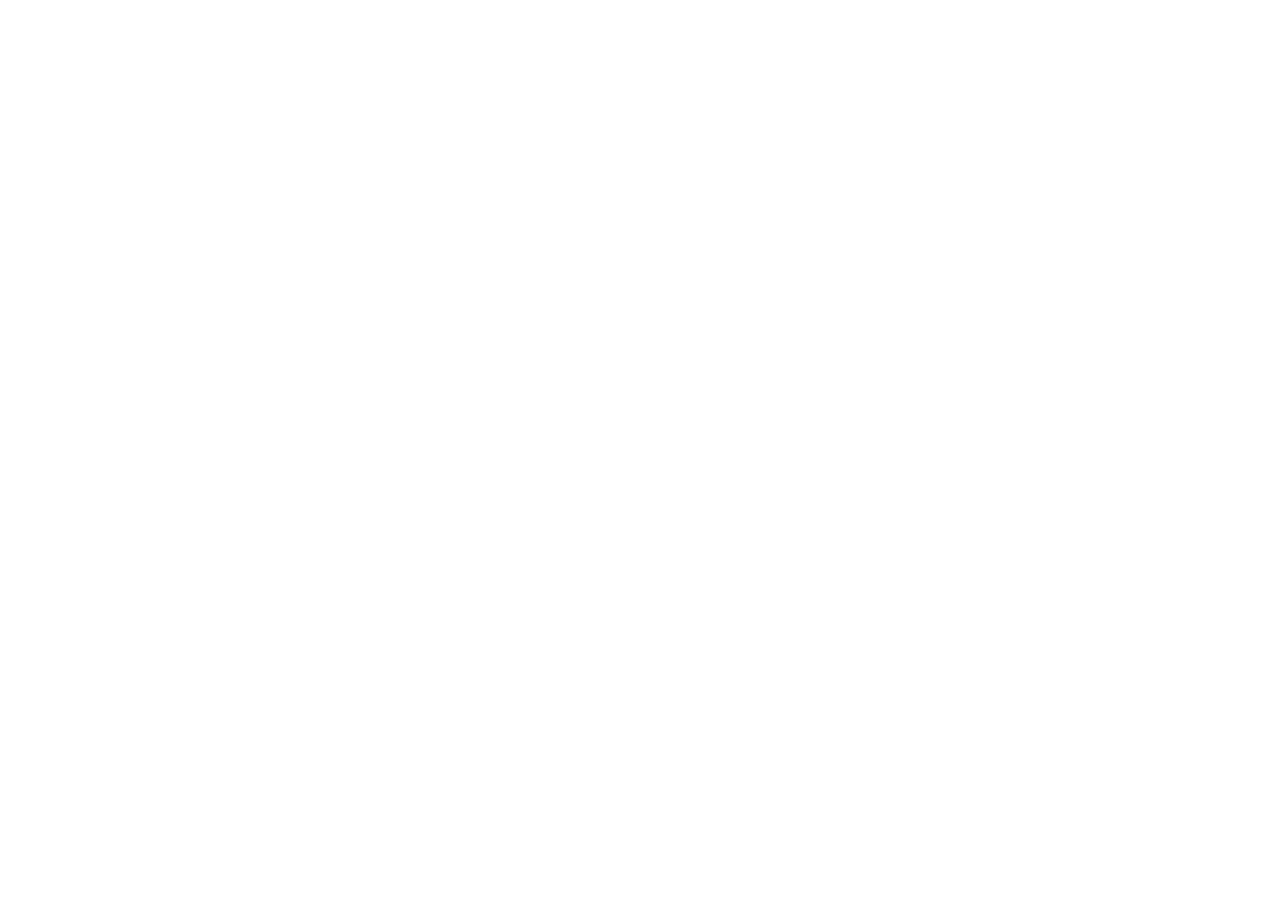
==== commit cf4a6075: "new website update" ====
--- a/index.html
+++ b/index.html
@@ -74,8 +74,8 @@
         ]
       }
     </script>
-    <script type="module" crossorigin src="/assets/index-BwnVLpjG.js"></script>
-    <link rel="stylesheet" crossorigin href="/assets/index-Dr8gWs80.css">
+    <script type="module" crossorigin src="/assets/index-DEc4hn0s.js"></script>
+    <link rel="stylesheet" crossorigin href="/assets/index-FCQ3dmhU.css">
   <link rel="manifest" href="/manifest.webmanifest"><script id="vite-plugin-pwa:register-sw" src="/registerSW.js"></script></head>
   <body>
     <div id="root"></div>
